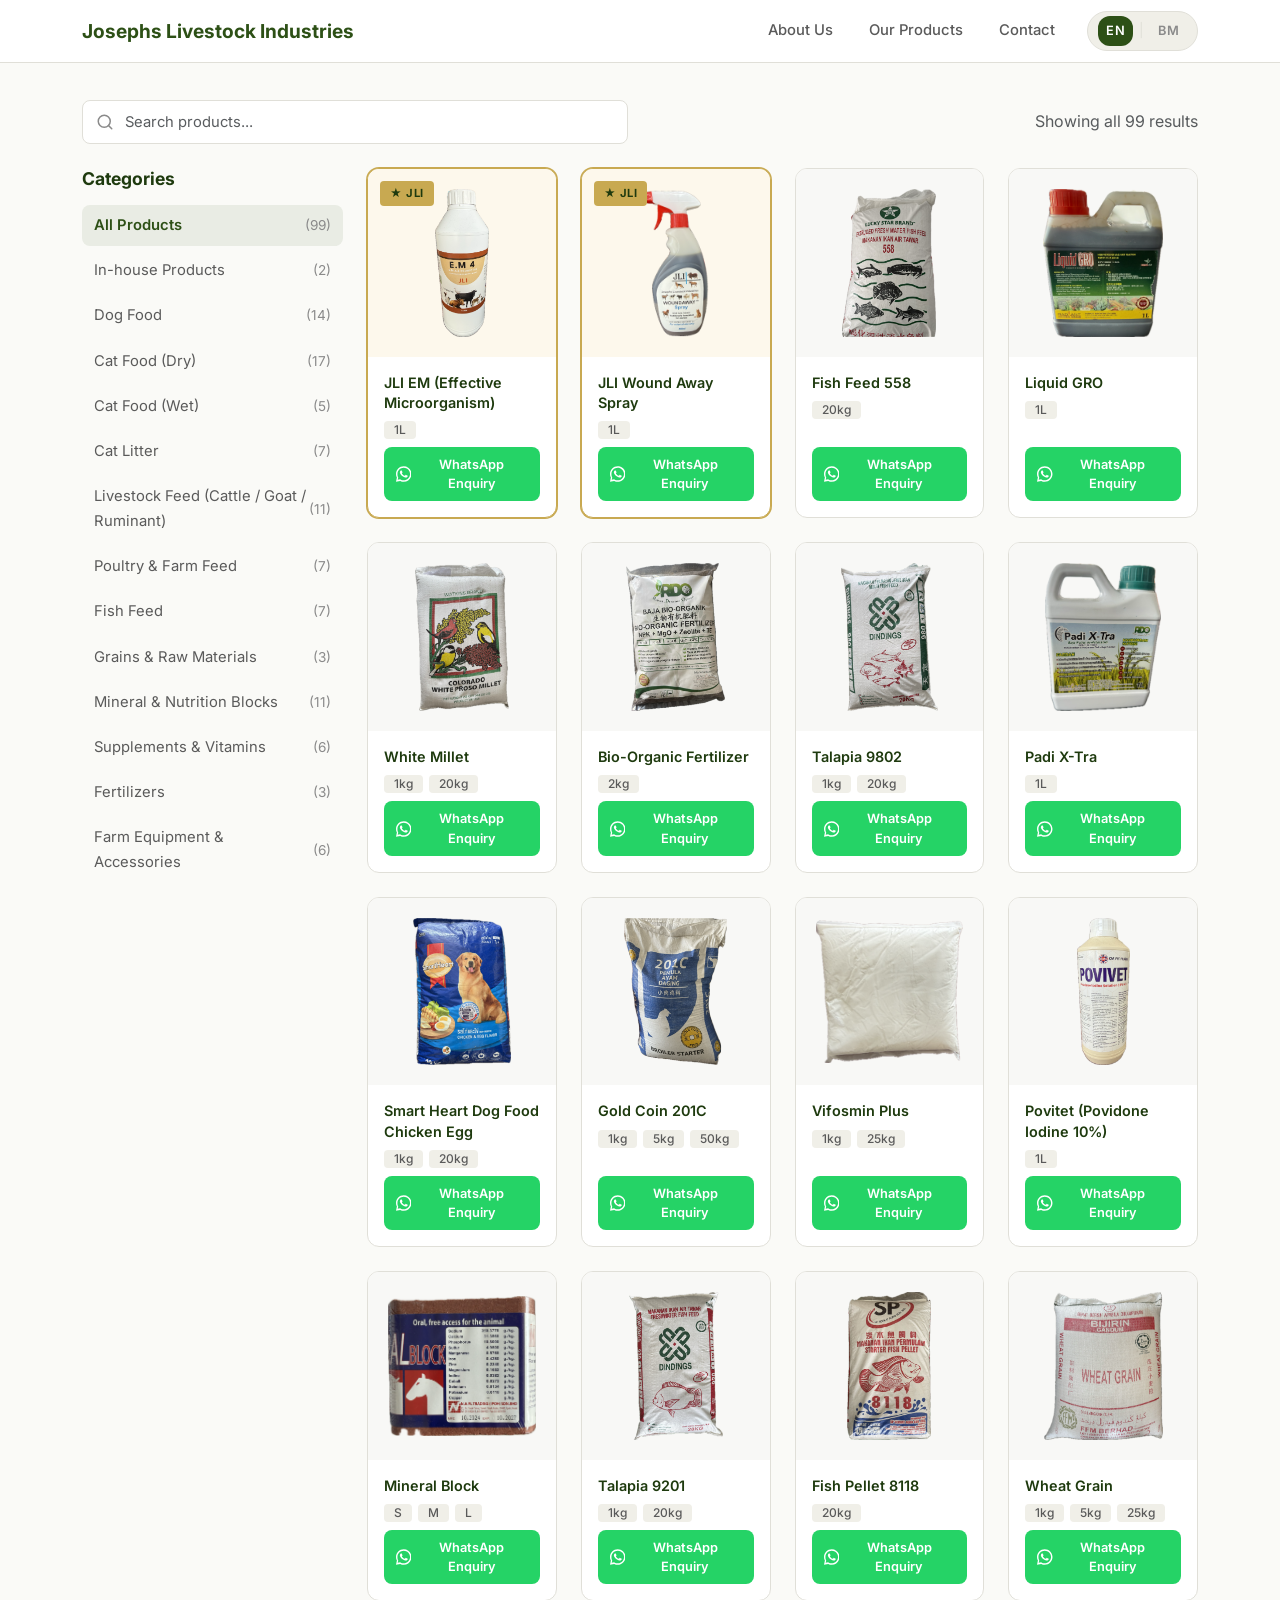
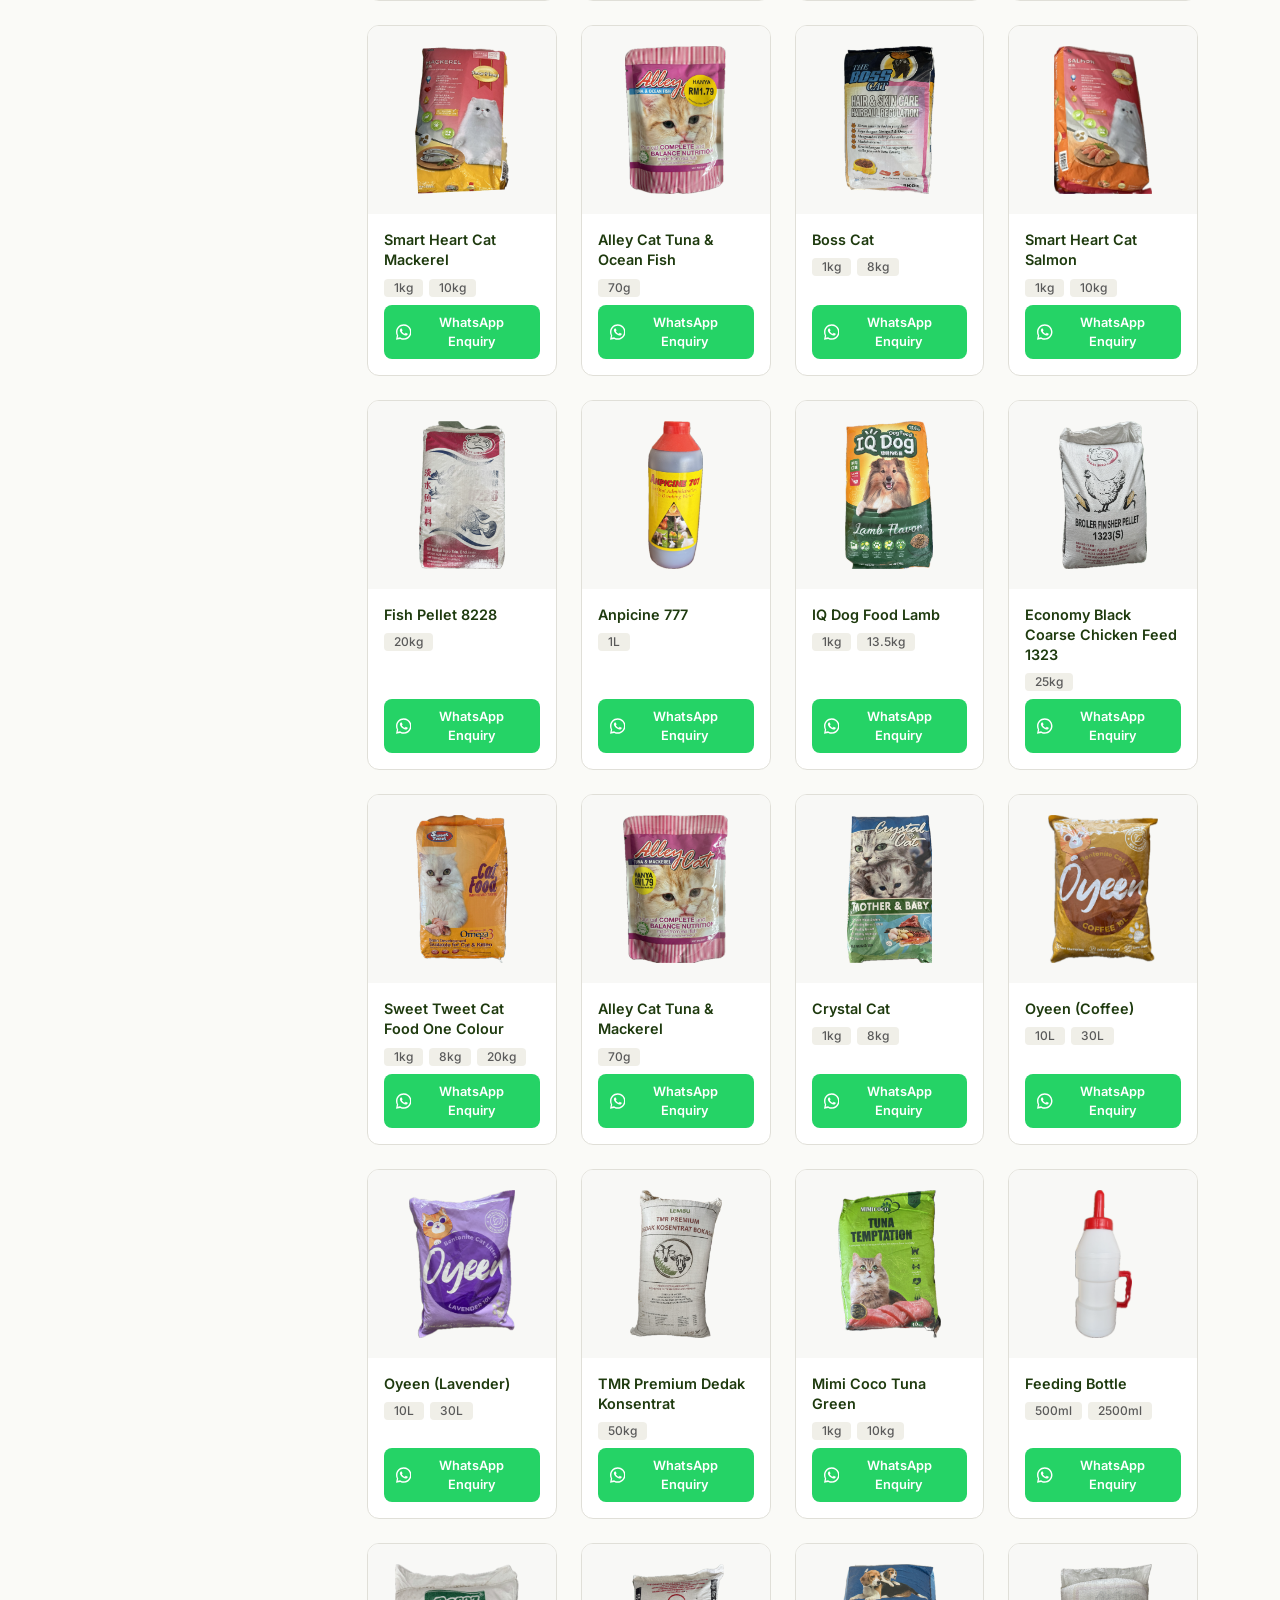
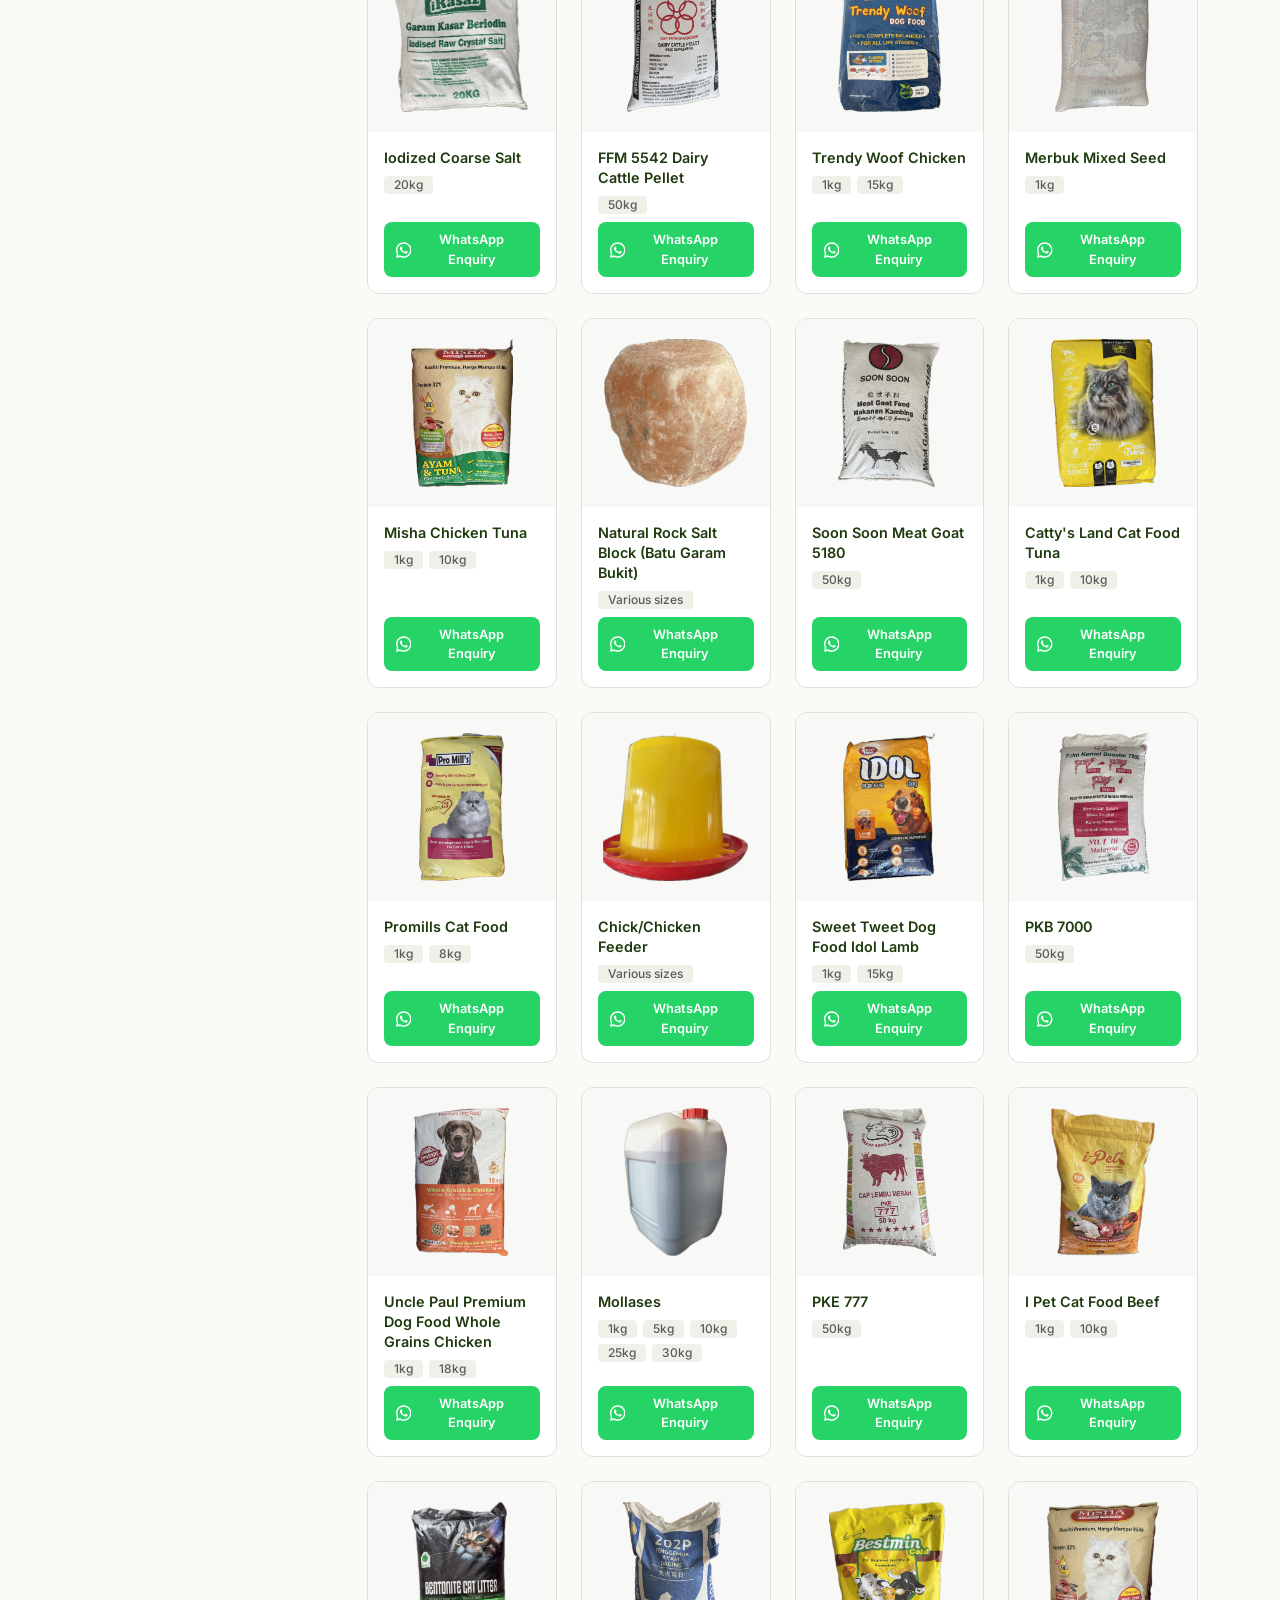
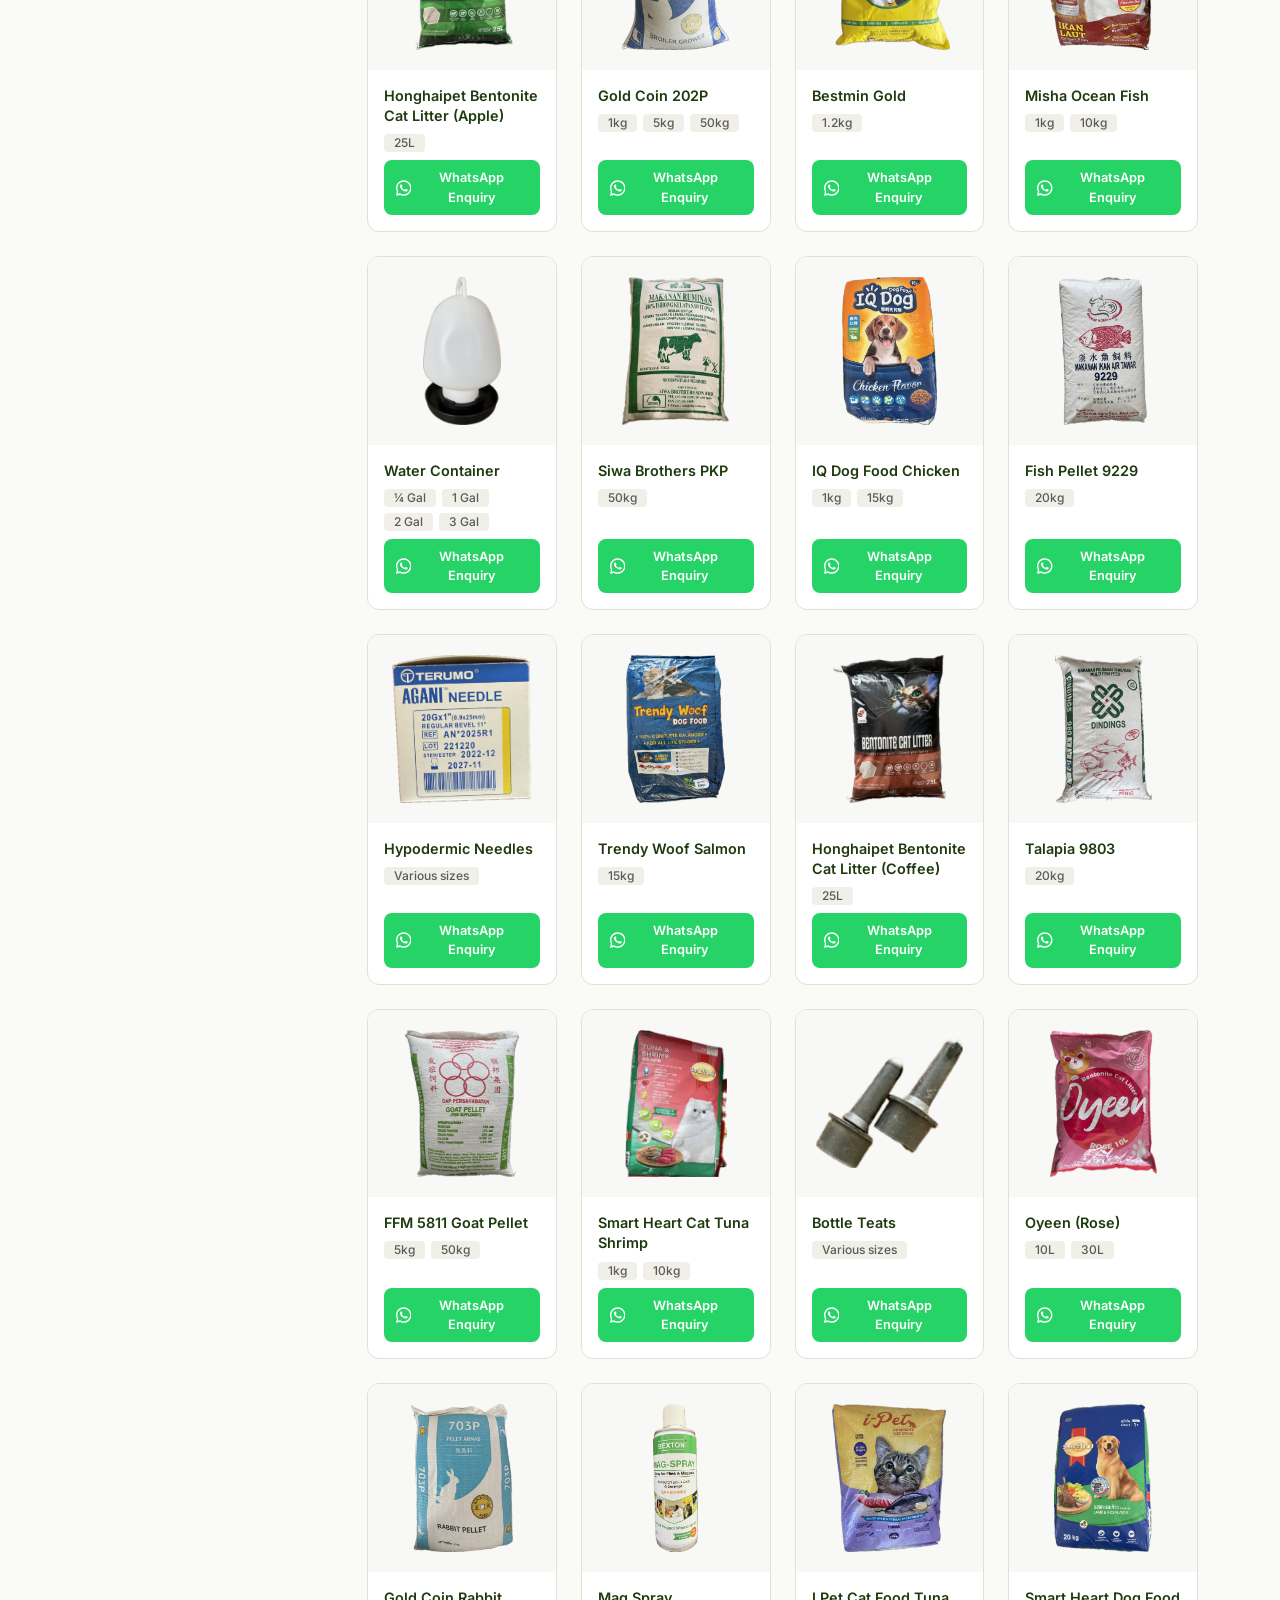
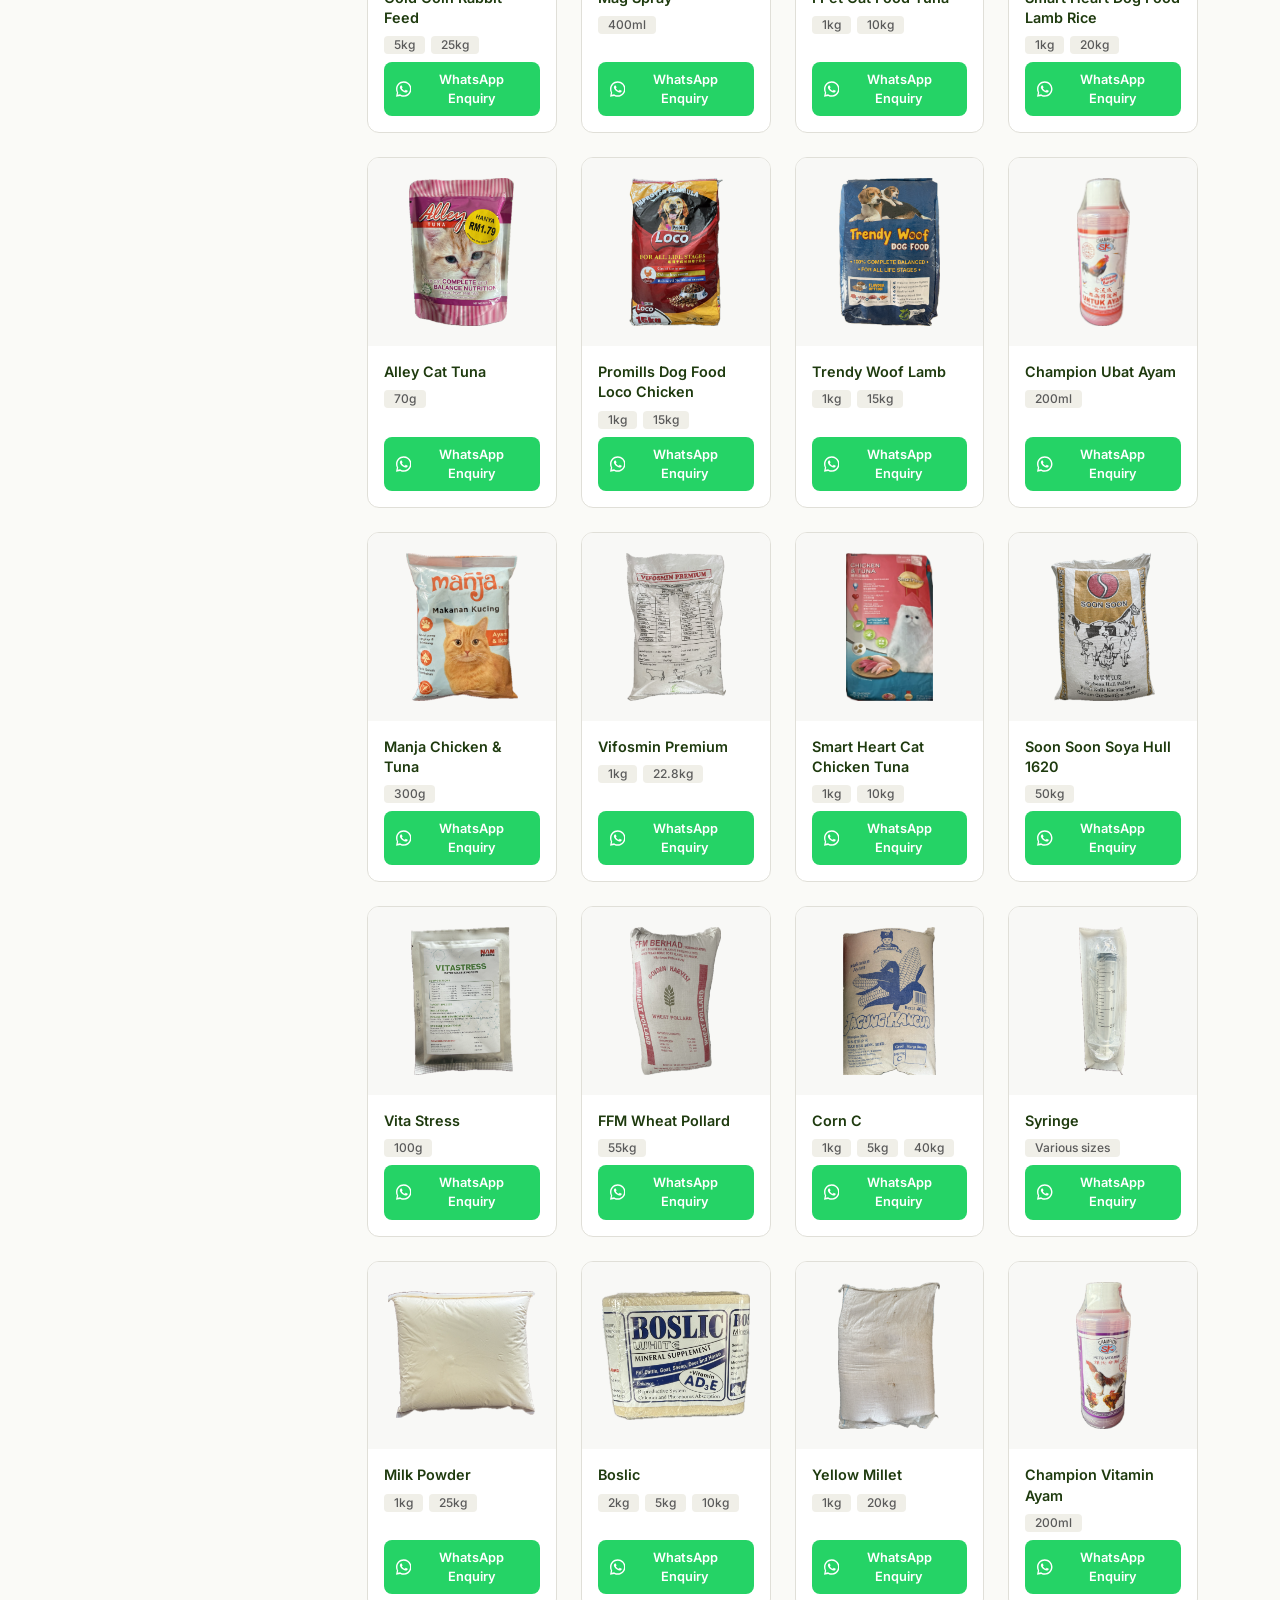
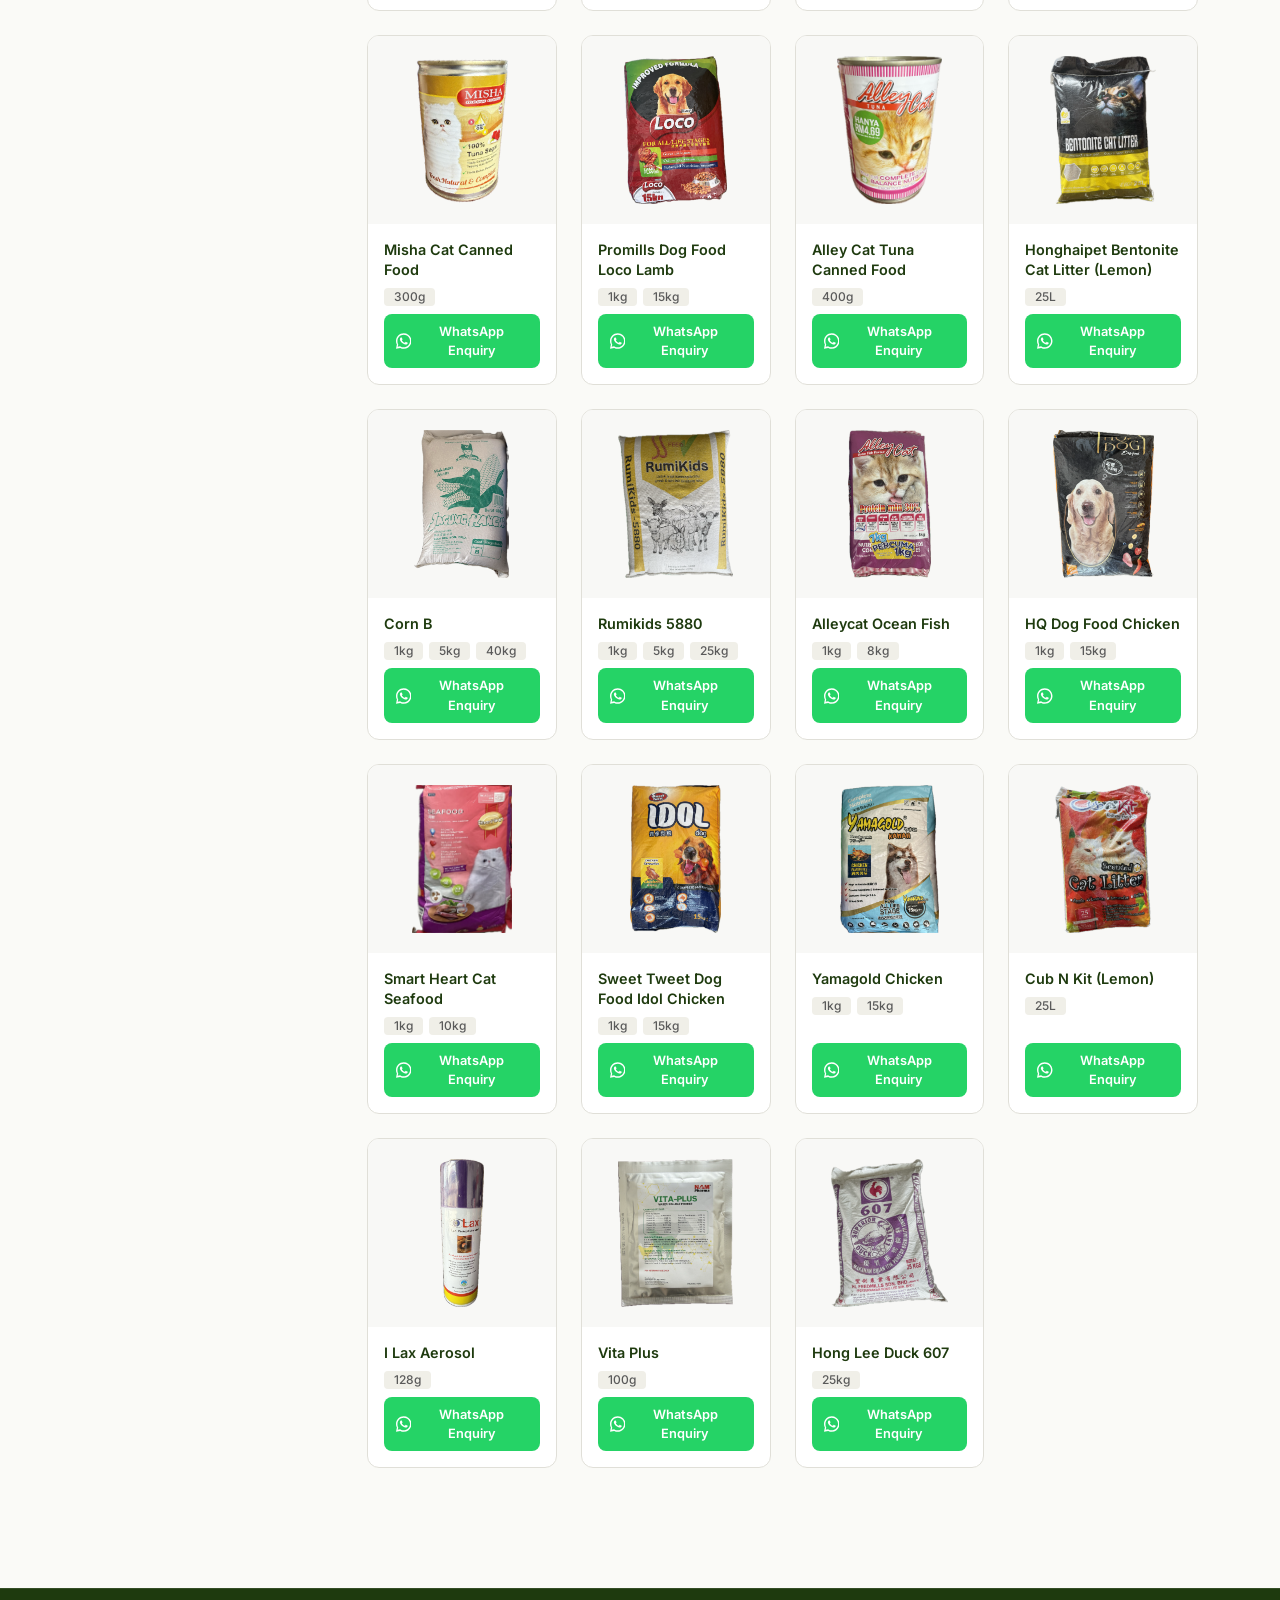
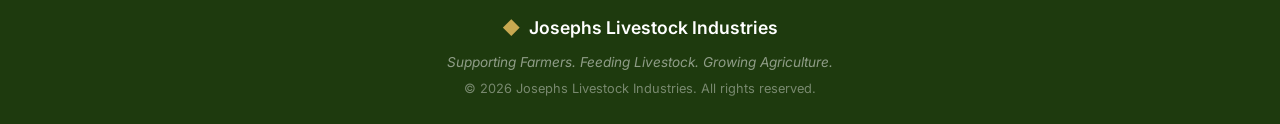
==== product.html @ 9bc86f10 "Minor UI update" ====
<!DOCTYPE html>
<html lang="en">
<head>
  <meta charset="UTF-8">
  <meta name="viewport" content="width=device-width, initial-scale=1.0">
  <meta name="description" content="Josephs Livestock Industries - Browse our product catalog of livestock feed, pet food, farm supplies, and agricultural products.">
  <title>Our Products - Josephs Livestock Industries</title>
  <link rel="icon" type="image/x-icon" href="assets/favicon/favicon.ico">
  <link rel="icon" type="image/png" sizes="32x32" href="assets/favicon/favicon-32x32.png">
  <link rel="icon" type="image/png" sizes="16x16" href="assets/favicon/favicon-16x16.png">
  <link rel="apple-touch-icon" sizes="180x180" href="assets/favicon/apple-touch-icon.png">
  <link rel="manifest" href="assets/favicon/site.webmanifest">
  <link rel="stylesheet" href="css/bootstrap.min.css">
  <link rel="preconnect" href="https://fonts.googleapis.com">
  <link rel="preconnect" href="https://fonts.gstatic.com" crossorigin>
  <link href="https://fonts.googleapis.com/css2?family=Inter:wght@400;500;600;700&family=Playfair+Display:wght@600;700&display=swap" rel="stylesheet">
  <link rel="stylesheet" href="css/styles.css">
</head>
<body>

  <!-- Header -->
  <nav class="navbar navbar-expand-lg fixed-top jli-navbar" id="header">
    <div class="container">
      <a class="navbar-brand jli-logo" href="index.html">Josephs Livestock Industries</a>
      <button class="navbar-toggler" type="button" data-bs-toggle="collapse" data-bs-target="#mainNav" aria-controls="mainNav" aria-expanded="false" aria-label="Toggle navigation">
        <span class="navbar-toggler-icon"></span>
      </button>
      <div class="collapse navbar-collapse" id="mainNav">
        <ul class="navbar-nav ms-auto me-3 gap-1">
          <li class="nav-item"><a class="nav-link" href="index.html#about" data-i18n="nav.about">About Us</a></li>
          <li class="nav-item"><a class="nav-link active" href="product.html" data-i18n="nav.product">Our Products</a></li>
          <li class="nav-item"><a class="nav-link" href="index.html#contact" data-i18n="nav.contact">Contact</a></li>
        </ul>
        <div class="lang-switcher" id="langSwitcher">
          <button class="lang-btn active" data-lang="en">EN</button>
          <span class="lang-divider">|</span>
          <button class="lang-btn" data-lang="bm">BM</button>
        </div>
      </div>
    </div>
  </nav>

  <!-- Product Store Section -->
  <section class="jli-store" style="padding-top: 100px;">
    <div class="container">

      <!-- Search Bar -->
      <div class="row mb-4 align-items-center">
        <div class="col-md-6">
          <div class="jli-search-box">
            <svg class="jli-search-icon" width="18" height="18" viewBox="0 0 24 24" fill="none" stroke="currentColor" stroke-width="2" stroke-linecap="round" stroke-linejoin="round"><circle cx="11" cy="11" r="8"/><line x1="21" y1="21" x2="16.65" y2="16.65"/></svg>
            <input type="text" id="productSearch" class="form-control jli-search-input" data-i18n-placeholder="product.search" placeholder="Search products...">
          </div>
        </div>
        <div class="col-md-6 text-md-end mt-2 mt-md-0">
          <span class="text-muted" id="resultCount"></span>
        </div>
      </div>

      <div class="row g-4">

        <!-- Sidebar -->
        <div class="col-lg-3">
          <div class="jli-sidebar">
            <h5 class="jli-sidebar-title" data-i18n="product.categories">Categories</h5>
            <ul class="jli-category-list" id="categoryList">
              <!-- rendered by JS -->
            </ul>
          </div>
        </div>

        <!-- Product Grid -->
        <div class="col-lg-9">
          <div class="row g-4" id="productGrid">
            <!-- rendered by JS -->
          </div>
          <div class="text-center py-5 d-none" id="noResults">
            <p class="text-muted fs-5" data-i18n="product.noResults">No products found.</p>
          </div>
        </div>

      </div>
    </div>
  </section>

  <!-- Spacer before footer -->
  <div style="height: 80px;"></div>

  <!-- Footer -->
  <footer class="jli-footer text-center py-4">
    <div class="container">
      <div class="jli-footer-brand mb-2">
        <span class="jli-logo-icon">&#9670;</span>
        <span>Josephs Livestock Industries</span>
      </div>
      <p class="jli-footer-tagline mb-1" data-i18n="hero.tagline">Supporting Farmers. Feeding Livestock. Growing Agriculture.</p>
      <p class="jli-footer-copy mb-0">&copy; 2026 Josephs Livestock Industries. <span data-i18n="footer.rights">All rights reserved.</span></p>
    </div>
  </footer>

  <script src="js/bootstrap.bundle.min.js"></script>
  <script src="js/script.js"></script>
  <script src="js/product.js"></script>
</body>
</html>
---- css/styles.css ----
:root {
  --jli-primary: #2d5016;
  --jli-primary-light: #3d6b1e;
  --jli-primary-dark: #1e3a0e;
  --jli-accent: #c8a951;
  --jli-accent-light: #ddc06e;
  --jli-bg: #fafaf7;
  --jli-bg-alt: #f0efe8;
  --jli-border: #e0dfd8;
  --jli-transition: 0.3s ease;
}

body {
  font-family: 'Inter', -apple-system, BlinkMacSystemFont, sans-serif;
  color: #2c2c2c;
  background-color: var(--jli-bg);
  line-height: 1.7;
  -webkit-font-smoothing: antialiased;
}

html {
  scroll-behavior: smooth;
  scroll-padding-top: 80px;
}

/* ─── Navbar ──────────────────────────────── */

.jli-navbar {
  background: rgba(255, 255, 255, 0.92) !important;
  backdrop-filter: blur(12px);
  -webkit-backdrop-filter: blur(12px);
  border-bottom: 1px solid var(--jli-border);
  transition: box-shadow var(--jli-transition);
  padding-top: 0.6rem;
  padding-bottom: 0.6rem;
}

.jli-navbar.scrolled {
  box-shadow: 0 1px 3px rgba(0, 0, 0, 0.08);
}

.jli-logo {
  color: var(--jli-primary) !important;
  font-weight: 700 !important;
  font-size: 1.2rem !important;
}

.jli-navbar .nav-link {
  color: #5a5a5a !important;
  font-weight: 500;
  font-size: 0.925rem;
  position: relative;
  transition: color var(--jli-transition);
  padding-left: 1rem !important;
  padding-right: 1rem !important;
}

.jli-navbar .nav-link::after {
  content: '';
  position: absolute;
  bottom: 0;
  left: 50%;
  width: 0;
  height: 2px;
  background: var(--jli-primary);
  transition: width var(--jli-transition), left var(--jli-transition);
}

.jli-navbar .nav-link:hover {
  color: var(--jli-primary) !important;
}

.jli-navbar .nav-link:hover::after {
  width: calc(100% - 2rem);
  left: 1rem;
}

/* ─── Language Switcher ───────────────────── */

.lang-switcher {
  display: flex;
  align-items: center;
  gap: 6px;
  background: var(--jli-bg-alt);
  padding: 4px 10px;
  border-radius: 20px;
  border: 1px solid var(--jli-border);
}

.lang-btn {
  background: none;
  border: none;
  font-family: inherit;
  font-size: 0.8rem;
  font-weight: 600;
  color: #8a8a8a;
  cursor: pointer;
  padding: 4px 8px;
  border-radius: 12px;
  transition: all var(--jli-transition);
  letter-spacing: 0.5px;
}

.lang-btn.active {
  background: var(--jli-primary);
  color: #fff;
}

.lang-btn:hover:not(.active) {
  color: var(--jli-primary);
}

.lang-divider {
  color: var(--jli-border);
  font-size: 0.85rem;
  user-select: none;
}

/* ─── Hero ────────────────────────────────── */

.jli-hero {
  position: relative;
  min-height: 100vh;
  overflow: hidden;
}

.jli-hero-bg {
  position: absolute;
  inset: 0;
}

.jli-hero-bg img {
  width: 100%;
  height: 100%;
  object-fit: cover;
  object-position: center 40%;
}

.jli-hero-overlay {
  position: absolute;
  inset: 0;
  background: linear-gradient(
    to bottom,
    rgba(0, 0, 0, 0.2) 0%,
    rgba(0, 0, 0, 0.35) 50%,
    rgba(0, 0, 0, 0.5) 100%
  );
}

.jli-hero-sm {
  position: relative;
  min-height: 40vh;
  overflow: hidden;
}

.jli-hero-logo {
  max-width: 280px;
  width: 100%;
  height: auto;
  background: #fff;
  padding: 24px;
  border-radius: 20px;
  box-shadow: 0 8px 32px rgba(0, 0, 0, 0.2);
}

.jli-hero-tagline {
  font-size: clamp(1rem, 2vw, 1.3rem);
  color: rgba(255, 255, 255, 0.9);
  font-weight: 400;
  letter-spacing: 0.3px;
}

/* ─── Buttons ─────────────────────────────── */

.jli-btn-primary {
  background-color: var(--jli-primary) !important;
  border-color: var(--jli-primary) !important;
  color: #fff !important;
  padding: 12px 36px;
  font-weight: 600;
  box-shadow: 0 4px 12px rgba(45, 80, 22, 0.3);
  transition: all var(--jli-transition);
}

.jli-btn-primary:hover {
  background-color: var(--jli-primary-light) !important;
  border-color: var(--jli-primary-light) !important;
  transform: translateY(-2px);
  box-shadow: 0 6px 20px rgba(45, 80, 22, 0.4);
}

.jli-btn-accent {
  background-color: var(--jli-accent) !important;
  border: none;
  color: var(--jli-primary-dark) !important;
  padding: 12px 36px;
  font-weight: 600;
  box-shadow: 0 4px 12px rgba(200, 169, 81, 0.3);
  transition: all var(--jli-transition);
}

.jli-btn-accent:hover {
  background-color: var(--jli-accent-light) !important;
  color: var(--jli-primary-dark) !important;
  transform: translateY(-2px);
  box-shadow: 0 6px 20px rgba(200, 169, 81, 0.4);
}

/* ─── Sections ────────────────────────────── */

.jli-section {
  padding: 100px 0;
}

.jli-section-alt {
  background-color: var(--jli-bg);
}

.jli-section-title {
  font-size: clamp(1.8rem, 3vw, 2.5rem);
  font-weight: 700;
  color: var(--jli-primary-dark);
  text-align: center;
  margin-bottom: 56px;
  position: relative;
}

.jli-section-title::after {
  content: '';
  display: block;
  width: 60px;
  height: 3px;
  background: var(--jli-accent);
  margin: 16px auto 0;
  border-radius: 2px;
}

/* ─── About ───────────────────────────────── */

.jli-about-text {
  font-size: 1.1rem;
  color: #5a5a5a;
  line-height: 1.9;
}

/* ─── Service Cards ───────────────────────── */

.jli-service-card {
  border-color: var(--jli-border) !important;
  border-radius: 12px !important;
  transition: all var(--jli-transition);
}

.jli-service-card .card-body {
  padding: 40px 28px;
}

.jli-service-card:hover {
  transform: translateY(-6px);
  box-shadow: 0 8px 32px rgba(0, 0, 0, 0.12);
  border-color: var(--jli-accent) !important;
}

.jli-service-card .card-title {
  color: var(--jli-primary-dark);
  font-size: 1.2rem;
}

.jli-service-card .card-text {
  line-height: 1.7;
}

.jli-service-card .service-icon {
  font-size: 2.8rem;
  line-height: 1;
  margin-bottom: 20px;
}

/* ─── In-House Service Card ───────────────── */

.jli-service-inhouse {
  border-color: var(--jli-accent) !important;
  box-shadow: 0 0 0 1px var(--jli-accent);
  position: relative;
}

.jli-service-inhouse .card-body {
  padding-top: 48px;
}

.jli-service-inhouse::before {
  content: attr(data-badge);
  position: absolute;
  top: 12px;
  left: 50%;
  transform: translateX(-50%);
  background: var(--jli-accent);
  color: var(--jli-primary-dark);
  font-size: 0.65rem;
  font-weight: 700;
  padding: 5px 15px;
  border-radius: 4px;
  z-index: 1;
  letter-spacing: 0.3px;
  white-space: nowrap;
}

/* ─── CTA ─────────────────────────────────── */

.jli-cta {
  background-color: var(--jli-primary-dark);
}

.jli-cta h2 {
  font-size: clamp(1.6rem, 3vw, 2.2rem);
  font-weight: 700;
}

.jli-cta p {
  font-size: 1.05rem;
}

/* ─── Footer ──────────────────────────────── */

.jli-footer {
  background-color: var(--jli-primary-dark);
  border-top: 1px solid rgba(255, 255, 255, 0.1);
}

.jli-footer-brand {
  display: flex;
  align-items: center;
  justify-content: center;
  gap: 8px;
  color: #fff;
  font-weight: 600;
  font-size: 1.1rem;
}

.jli-logo-icon {
  color: var(--jli-accent);
}

.jli-footer-tagline {
  color: rgba(255, 255, 255, 0.5);
  font-size: 0.85rem;
  font-style: italic;
}

.jli-footer-copy {
  color: rgba(255, 255, 255, 0.4);
  font-size: 0.8rem;
}

/* ─── Product Store ───────────────────────── */

.jli-store {
  min-height: 80vh;
  padding-bottom: 40px;
}

.jli-search-box {
  position: relative;
}

.jli-search-icon {
  position: absolute;
  left: 14px;
  top: 50%;
  transform: translateY(-50%);
  color: #8a8a8a;
  pointer-events: none;
}

.jli-search-input {
  padding-left: 42px !important;
  border: 1px solid var(--jli-border);
  border-radius: 8px;
  background: #fff;
  font-size: 0.925rem;
  height: 44px;
}

.jli-search-input:focus {
  border-color: var(--jli-primary);
  box-shadow: 0 0 0 3px rgba(45, 80, 22, 0.1);
}

/* Sidebar */

.jli-sidebar {
  position: sticky;
  top: 100px;
}

.jli-sidebar-title {
  font-weight: 700;
  color: var(--jli-primary-dark);
  margin-bottom: 16px;
  font-size: 1.1rem;
}

.jli-category-list {
  list-style: none;
  padding: 0;
  margin: 0;
}

.jli-category-list li {
  margin-bottom: 4px;
}

.jli-cat-link {
  display: flex;
  justify-content: space-between;
  align-items: center;
  text-decoration: none;
  color: #5a5a5a;
  padding: 8px 12px;
  border-radius: 8px;
  font-size: 0.925rem;
  transition: all var(--jli-transition);
}

.jli-cat-link:hover {
  color: var(--jli-primary);
  background: rgba(45, 80, 22, 0.05);
}

.jli-cat-link.active {
  color: var(--jli-primary);
  background: rgba(45, 80, 22, 0.08);
  font-weight: 600;
}

.jli-cat-count {
  color: #8a8a8a;
  font-size: 0.85rem;
  font-weight: 400;
}

/* Product Cards */

.jli-product-card {
  position: relative;
  border: 1px solid var(--jli-border);
  border-radius: 12px;
  overflow: hidden;
  transition: all var(--jli-transition);
  background: #fff;
}

.jli-product-card:hover {
  transform: translateY(-4px);
  box-shadow: 0 8px 24px rgba(0, 0, 0, 0.1);
  border-color: var(--jli-accent);
}

.jli-product-img-wrap {
  background: #f8f8f6;
  padding: 20px;
  display: flex;
  align-items: center;
  justify-content: center;
  aspect-ratio: 1;
  overflow: hidden;
}

.jli-product-img {
  max-width: 100%;
  max-height: 100%;
  object-fit: contain;
  transition: transform var(--jli-transition);
}

.jli-product-card:hover .jli-product-img {
  transform: scale(1.05);
}

.jli-product-inhouse {
  border-color: var(--jli-accent) !important;
  box-shadow: 0 0 0 1px var(--jli-accent);
}

.jli-product-inhouse .jli-product-img-wrap {
  background: #fdf8ec;
}

.jli-product-inhouse::before {
  content: attr(data-badge);
  position: absolute;
  top: 12px;
  left: 12px;
  background: var(--jli-accent);
  color: var(--jli-primary-dark);
  font-size: 0.7rem;
  font-weight: 700;
  padding: 3px 10px;
  border-radius: 4px;
  z-index: 1;
  letter-spacing: 0.5px;
}

.jli-product-name {
  font-weight: 600;
  color: var(--jli-primary-dark);
  font-size: 0.9rem;
  margin-bottom: 8px;
  line-height: 1.4;
}

.jli-size-row {
  display: flex;
  flex-wrap: wrap;
  gap: 6px;
}

.jli-size-badge {
  background: var(--jli-bg-alt);
  color: #5a5a5a;
  font-weight: 500;
  font-size: 0.75rem;
  padding: 3px 10px;
  border-radius: 4px;
}

.jli-btn-whatsapp {
  background-color: #25d366;
  color: #fff;
  font-weight: 600;
  font-size: 0.8rem;
  border: none;
  border-radius: 8px;
  padding: 8px 12px;
  transition: all var(--jli-transition);
  display: inline-flex;
  align-items: center;
  justify-content: center;
}

.jli-btn-whatsapp:hover {
  background-color: #1fb855;
  color: #fff;
  transform: translateY(-1px);
  box-shadow: 0 4px 12px rgba(37, 211, 102, 0.3);
}

/* ─── Responsive ──────────────────────────── */

@media (max-width: 991.98px) {
  .lang-switcher {
    margin-top: 16px;
    align-self: center;
  }

  .jli-sidebar {
    position: static;
    margin-bottom: 24px;
  }

  .jli-category-list {
    display: flex;
    flex-wrap: wrap;
    gap: 8px;
  }

  .jli-category-list li {
    margin-bottom: 0;
  }

  .jli-cat-link {
    padding: 6px 14px;
    font-size: 0.85rem;
    border: 1px solid var(--jli-border);
    white-space: nowrap;
  }
}

/* ─── Animations ──────────────────────────── */

.fade-in {
  opacity: 0;
  transform: translateY(24px);
  transition: opacity 0.6s ease, transform 0.6s ease;
}

.fade-in.visible {
  opacity: 1;
  transform: translateY(0);
}
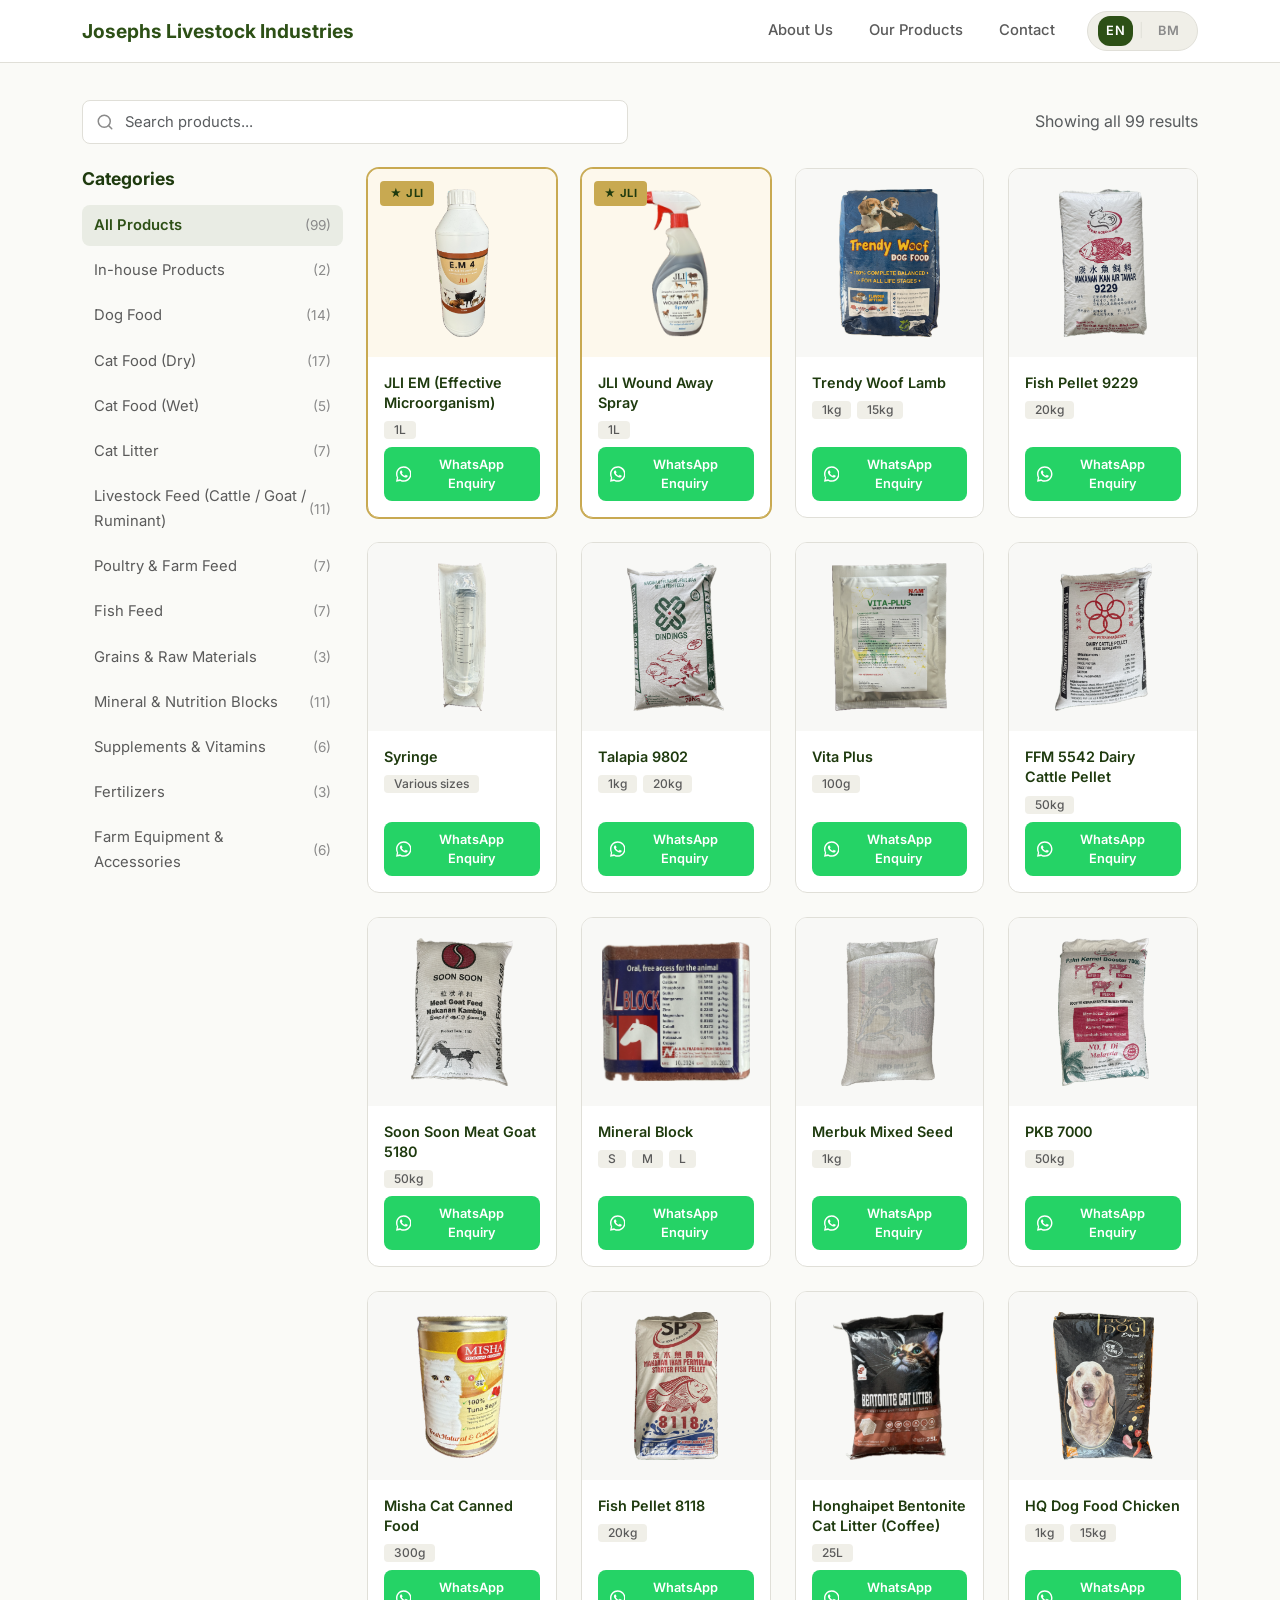
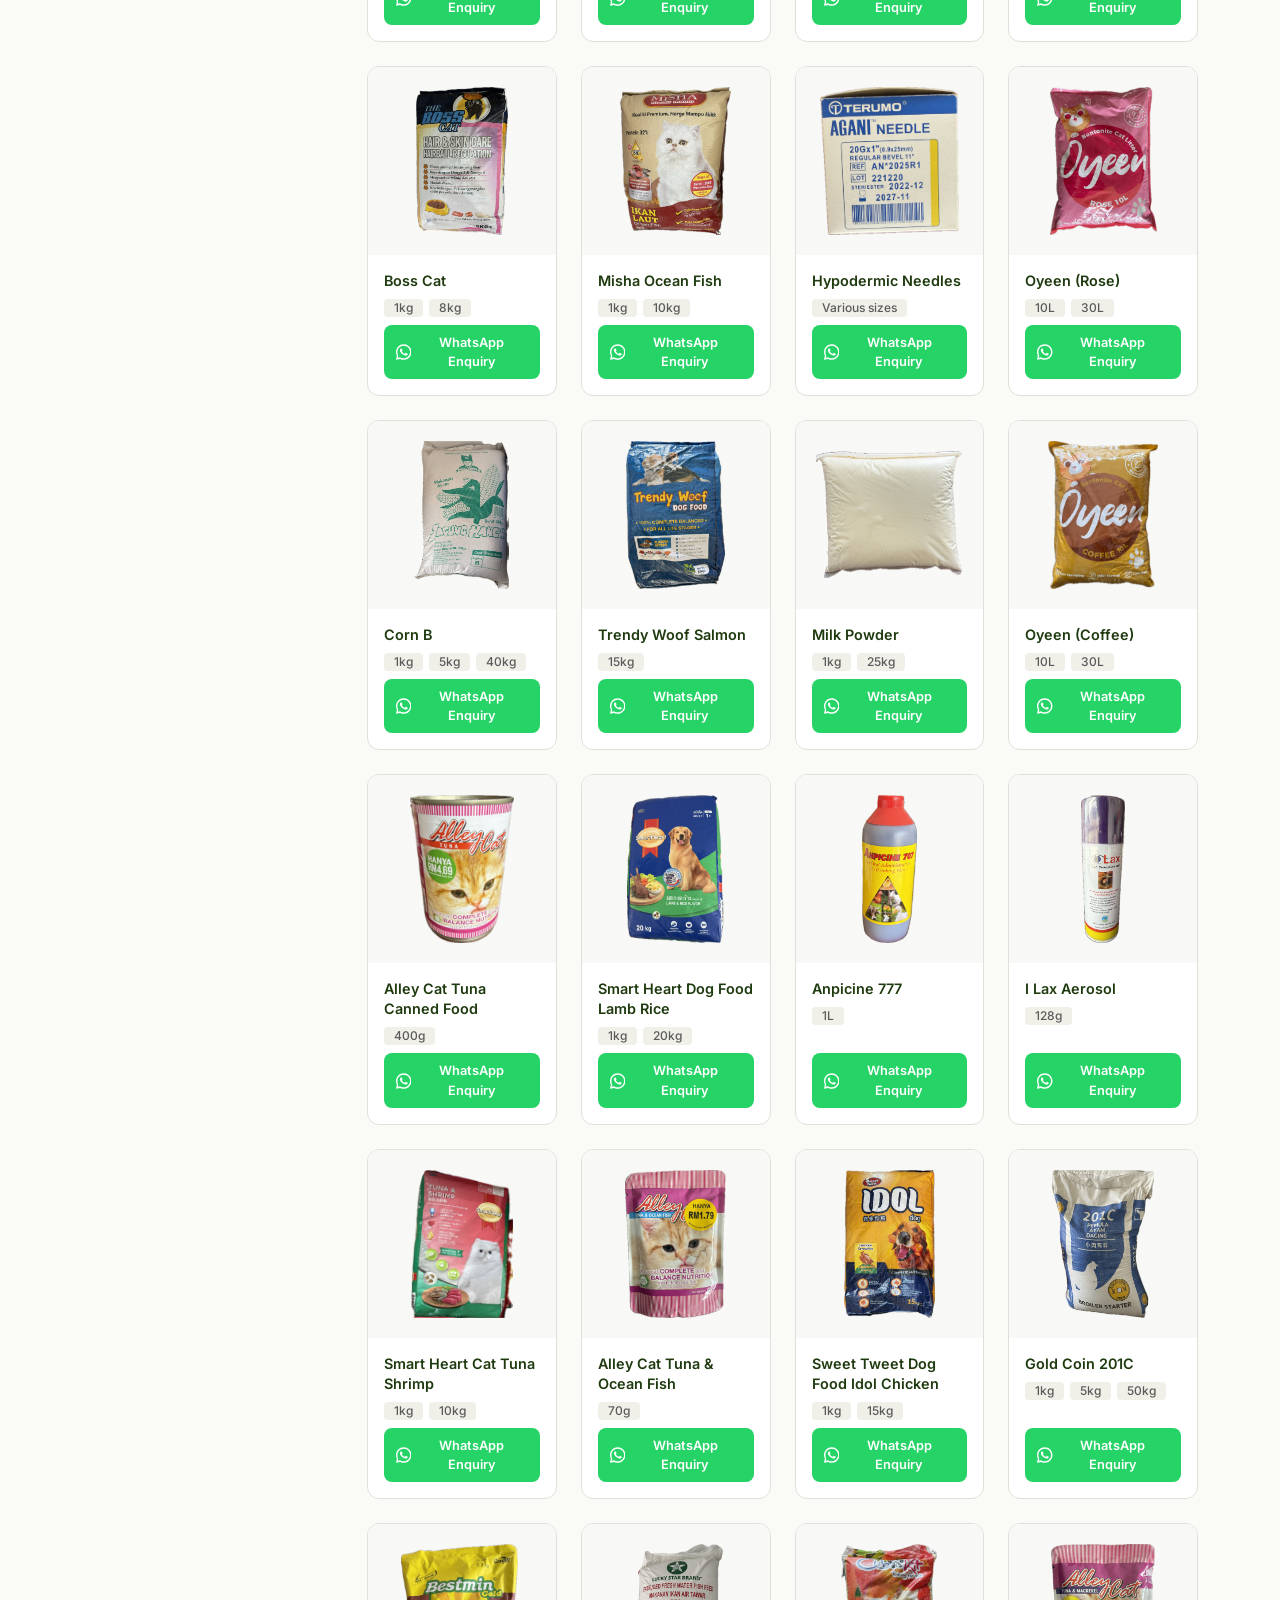
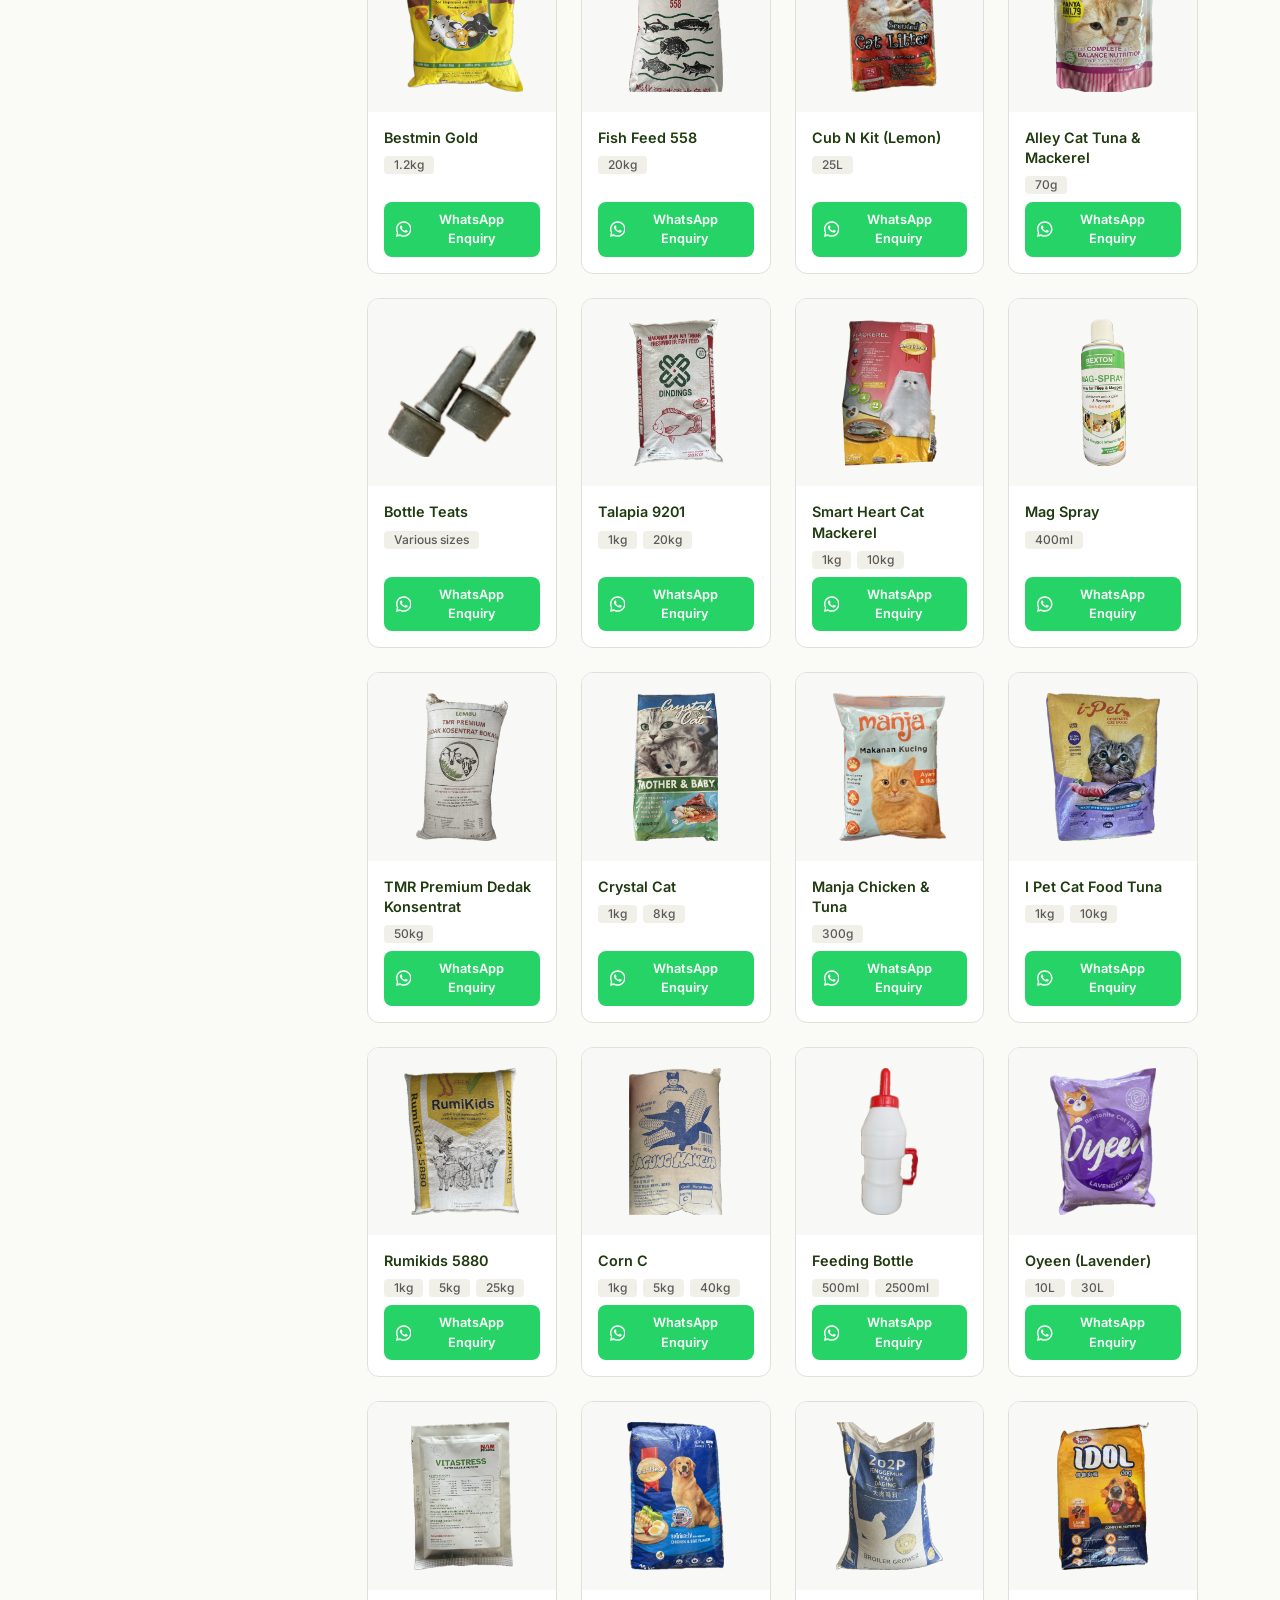
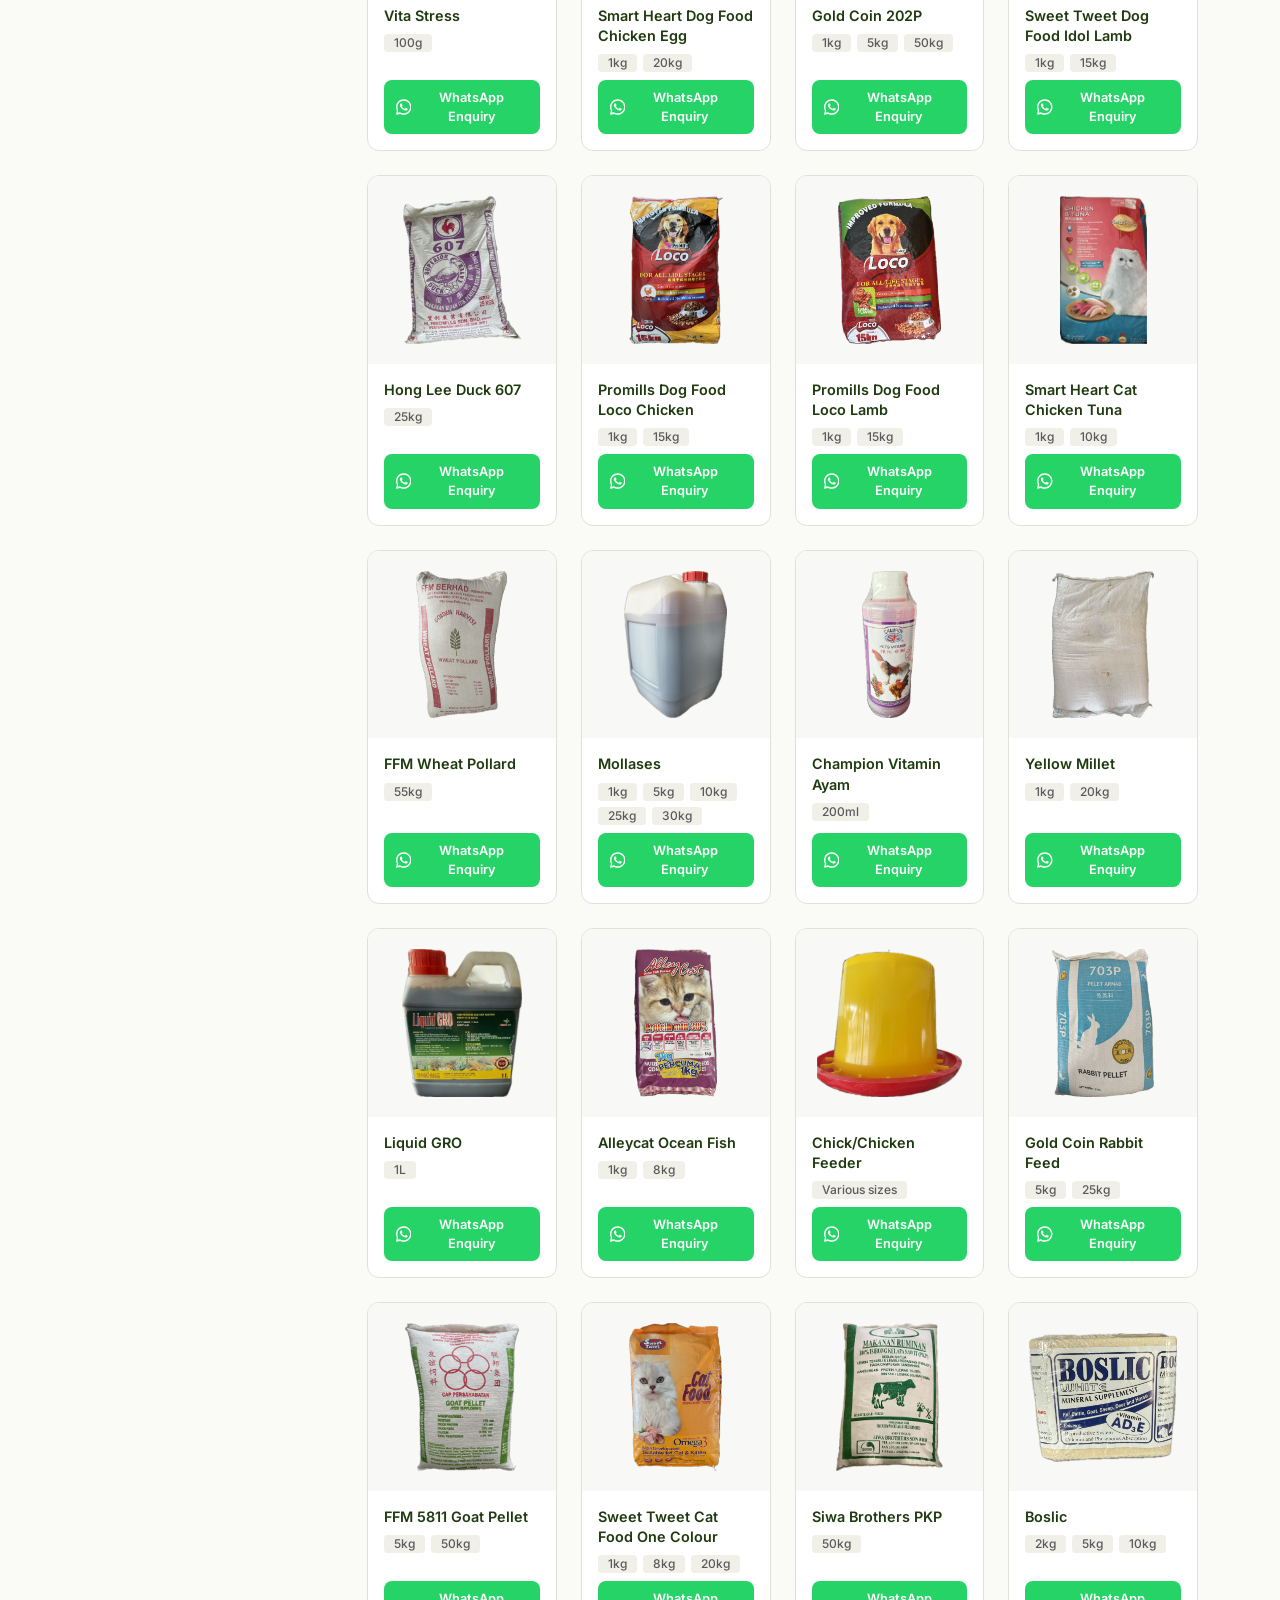
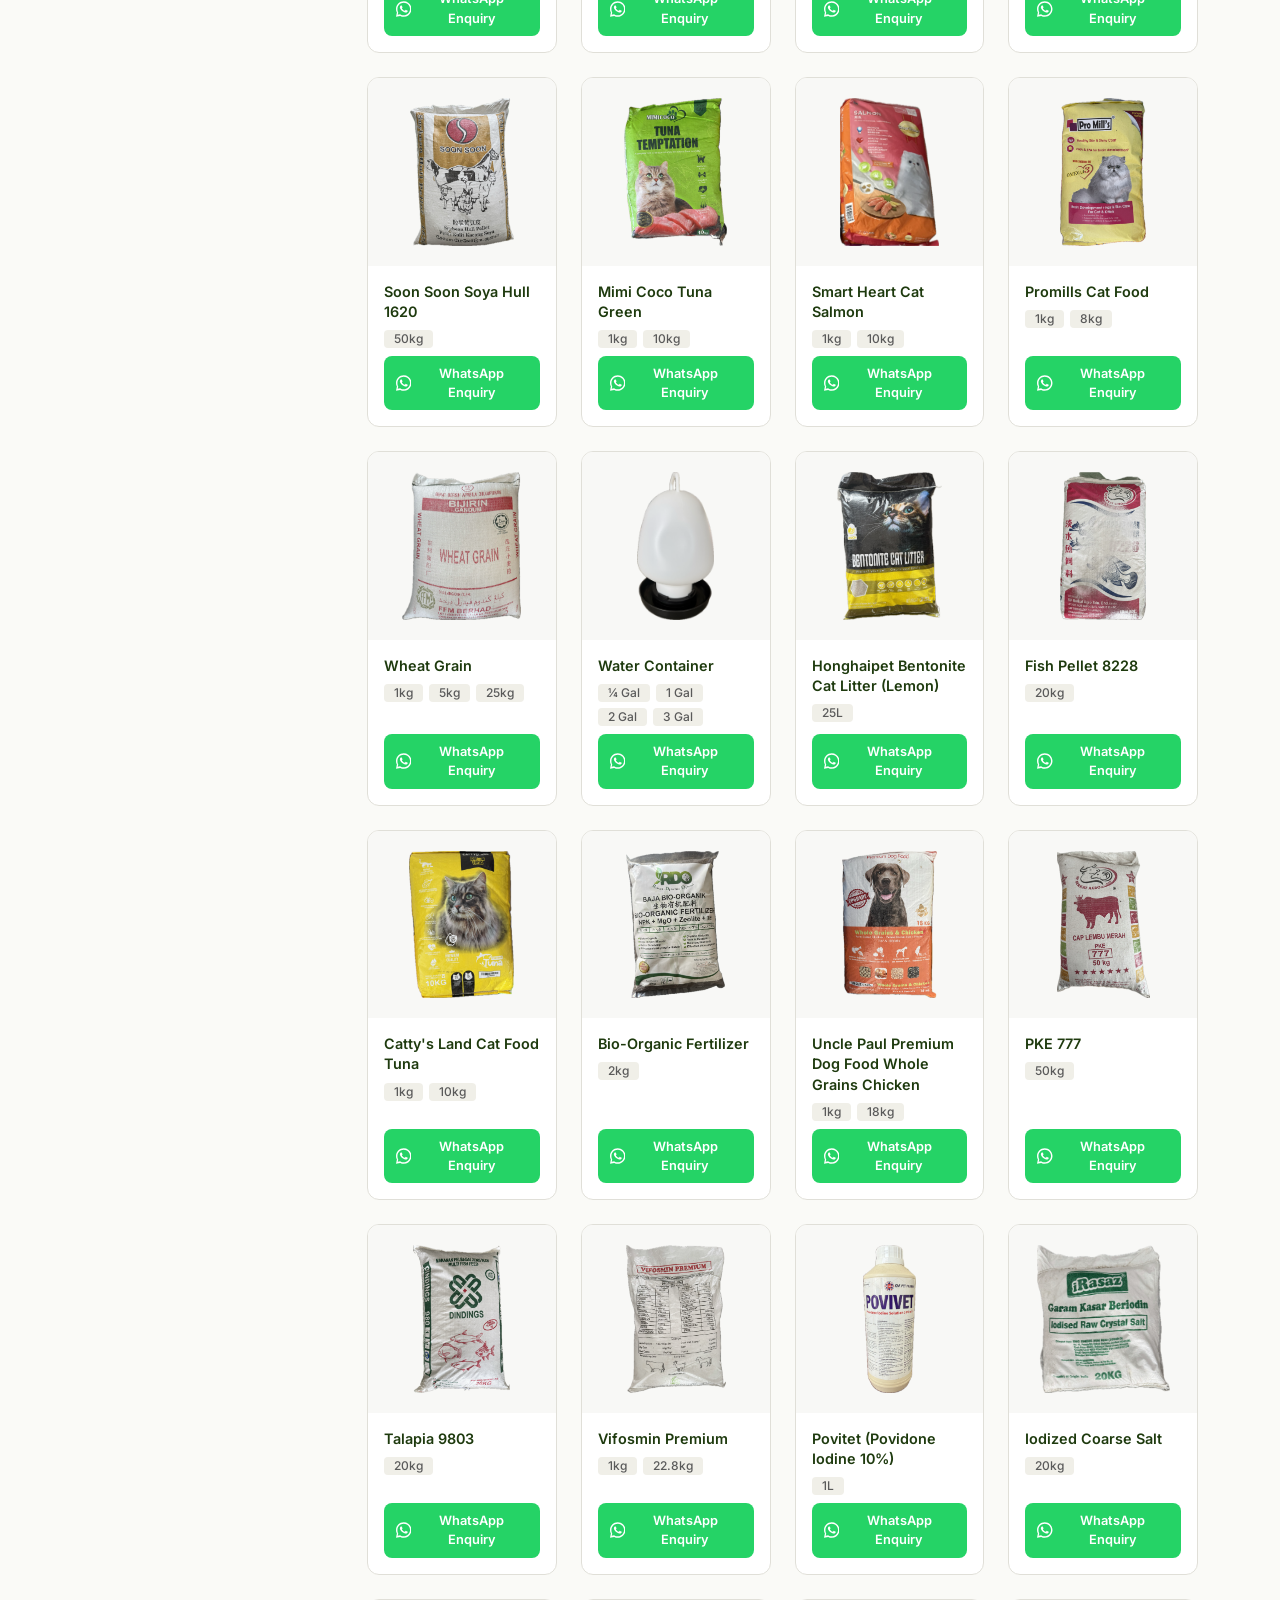
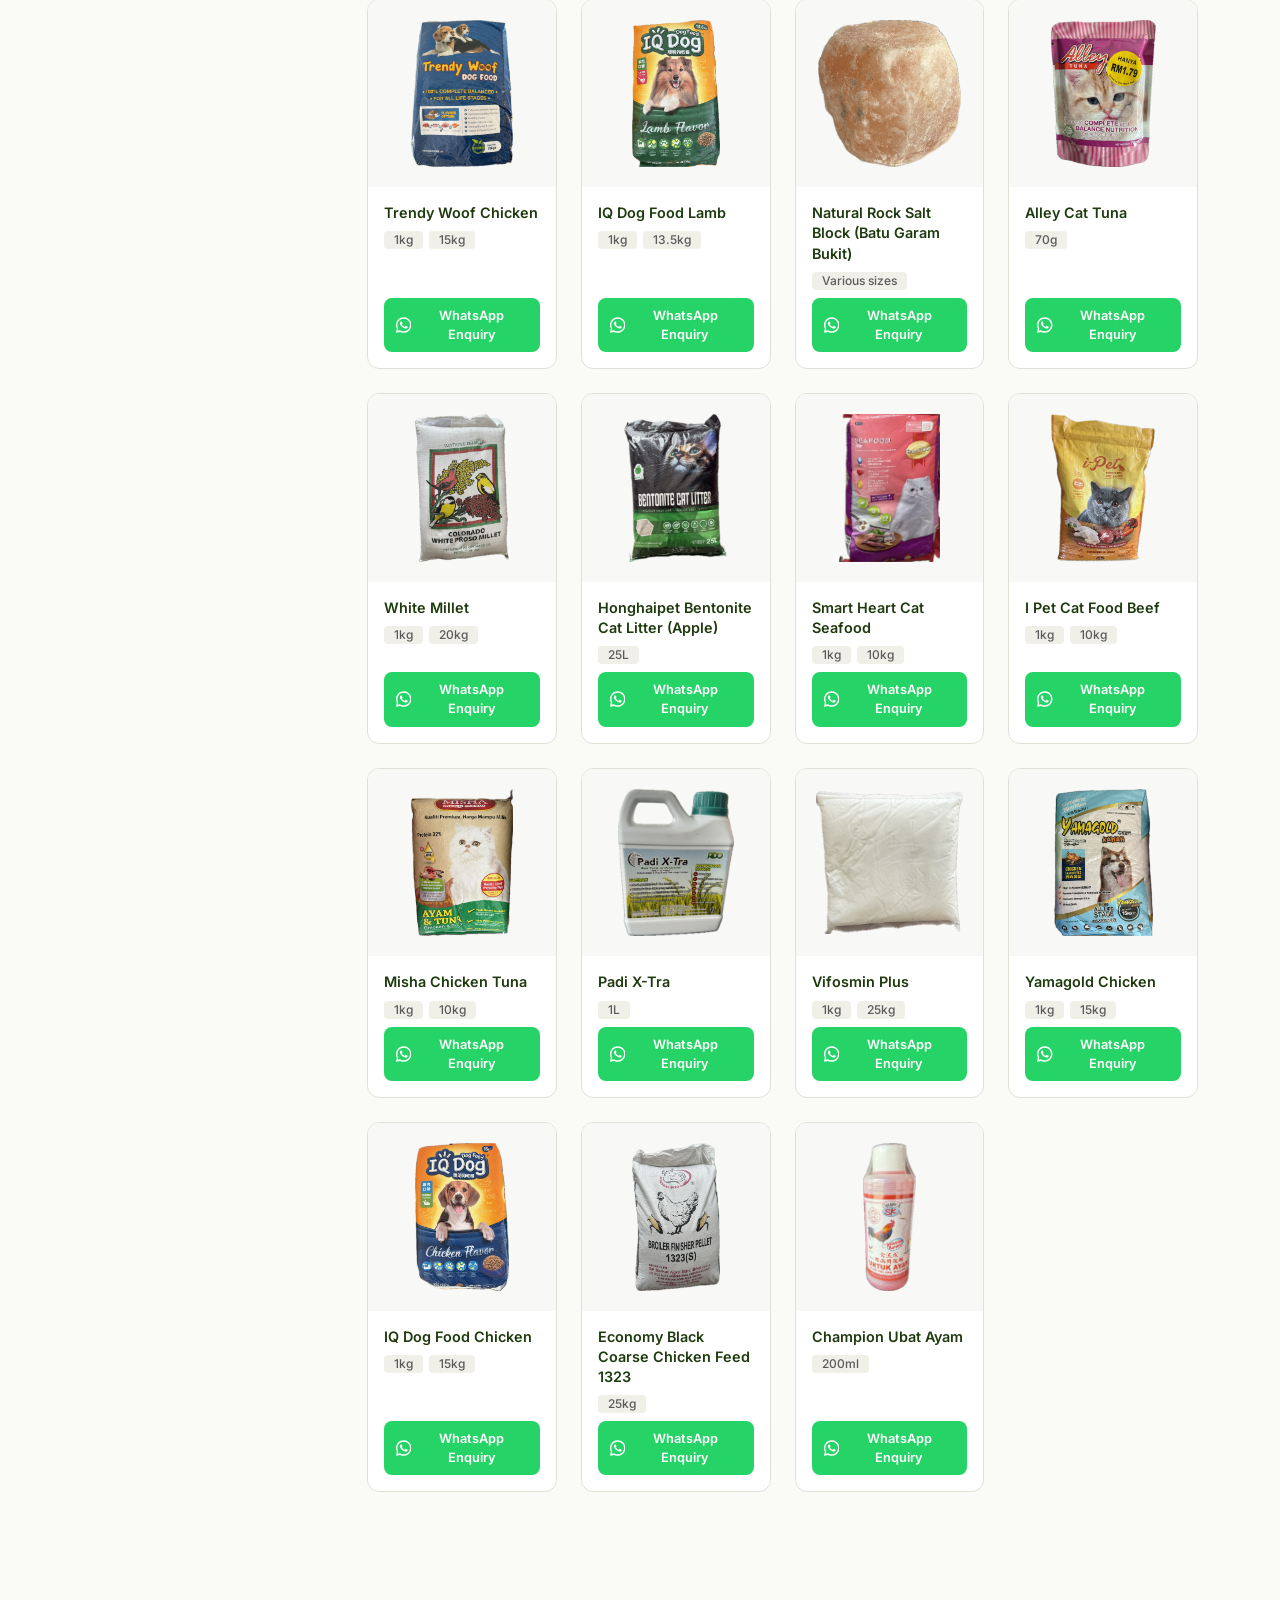
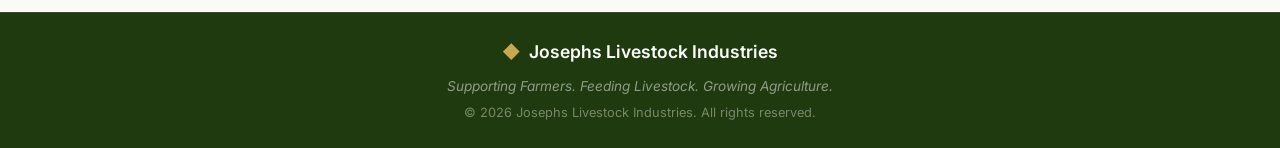
==== commit 2d85308f: "Add cache busting" ====
--- a/product.html
+++ b/product.html
@@ -14,7 +14,7 @@
   <link rel="preconnect" href="https://fonts.googleapis.com">
   <link rel="preconnect" href="https://fonts.gstatic.com" crossorigin>
   <link href="https://fonts.googleapis.com/css2?family=Inter:wght@400;500;600;700&family=Playfair+Display:wght@600;700&display=swap" rel="stylesheet">
-  <link rel="stylesheet" href="css/styles.css">
+  <link rel="stylesheet" href="css/styles.css?v=1.0">
 </head>
 <body>
 
@@ -99,7 +99,7 @@
   </footer>
 
   <script src="js/bootstrap.bundle.min.js"></script>
-  <script src="js/script.js"></script>
-  <script src="js/product.js"></script>
+  <script src="js/script.js?v=1.0"></script>
+  <script src="js/product.js?v=1.0"></script>
 </body>
 </html>
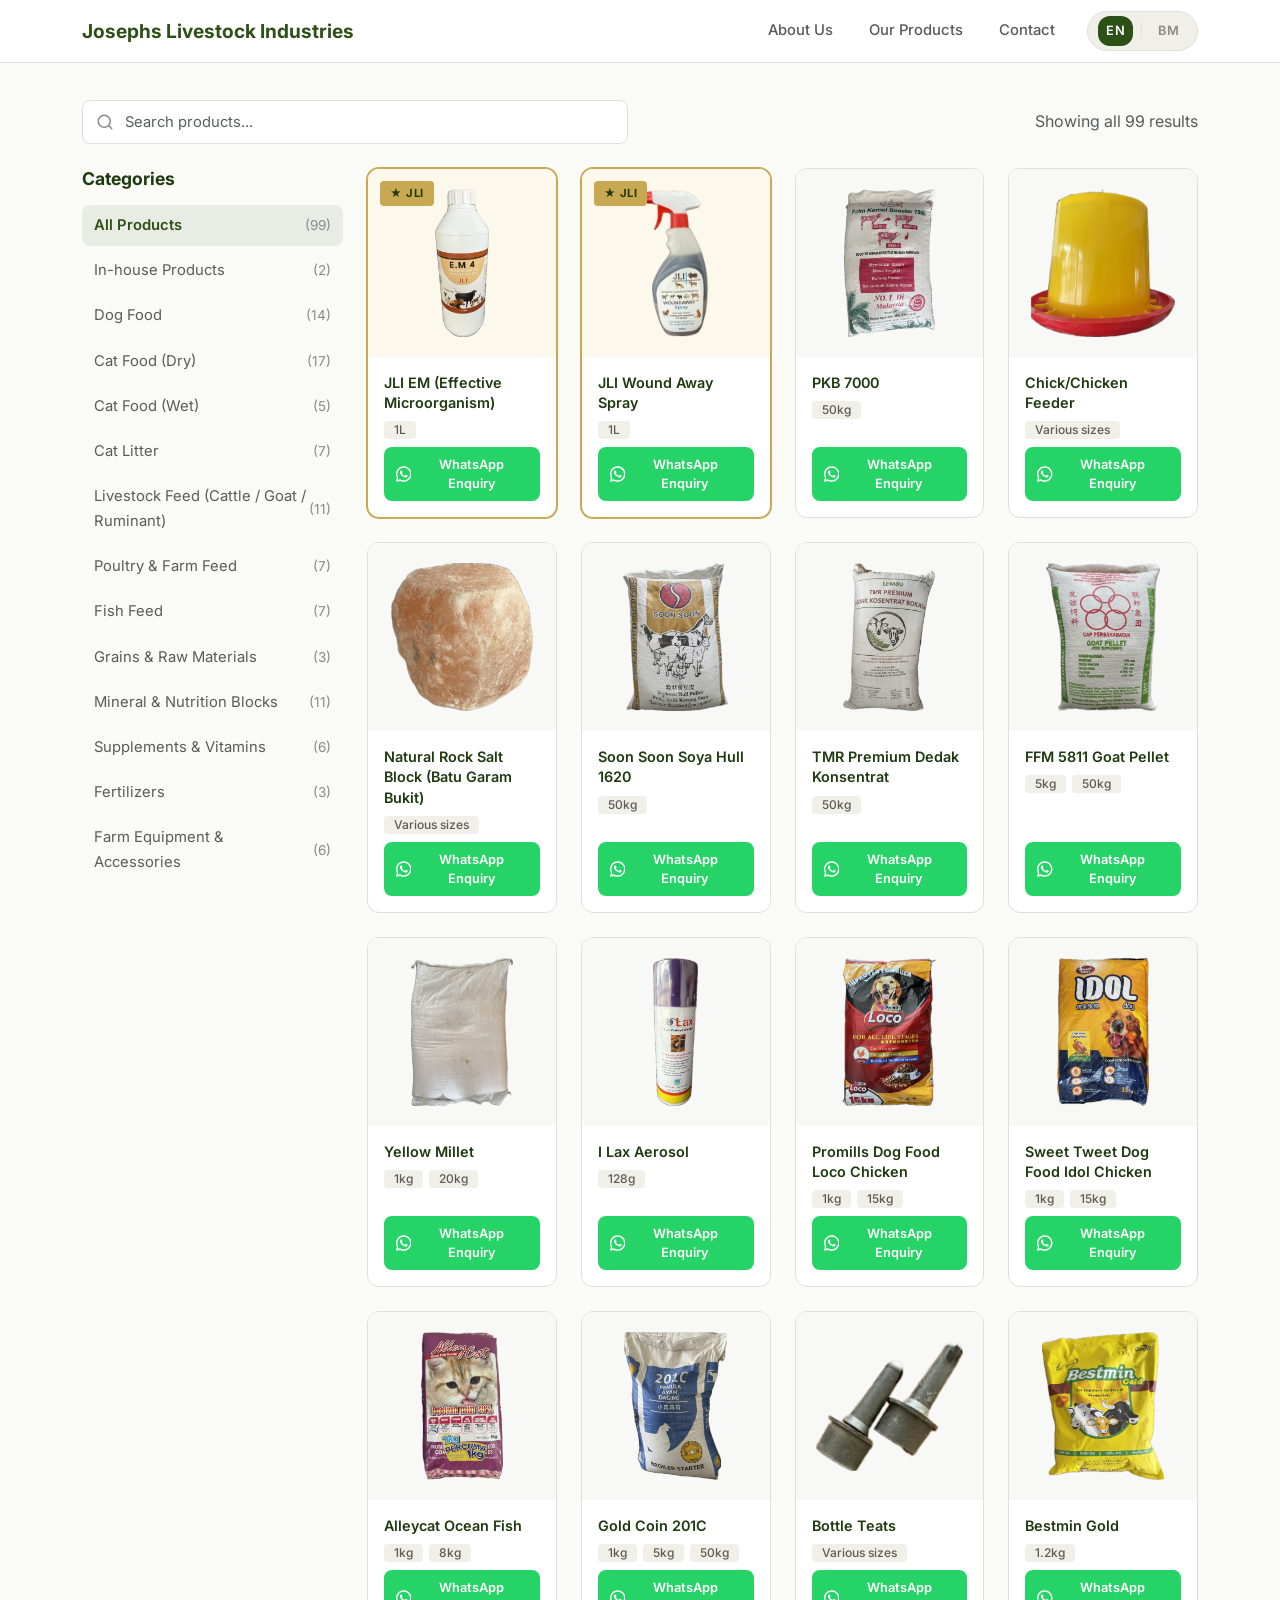
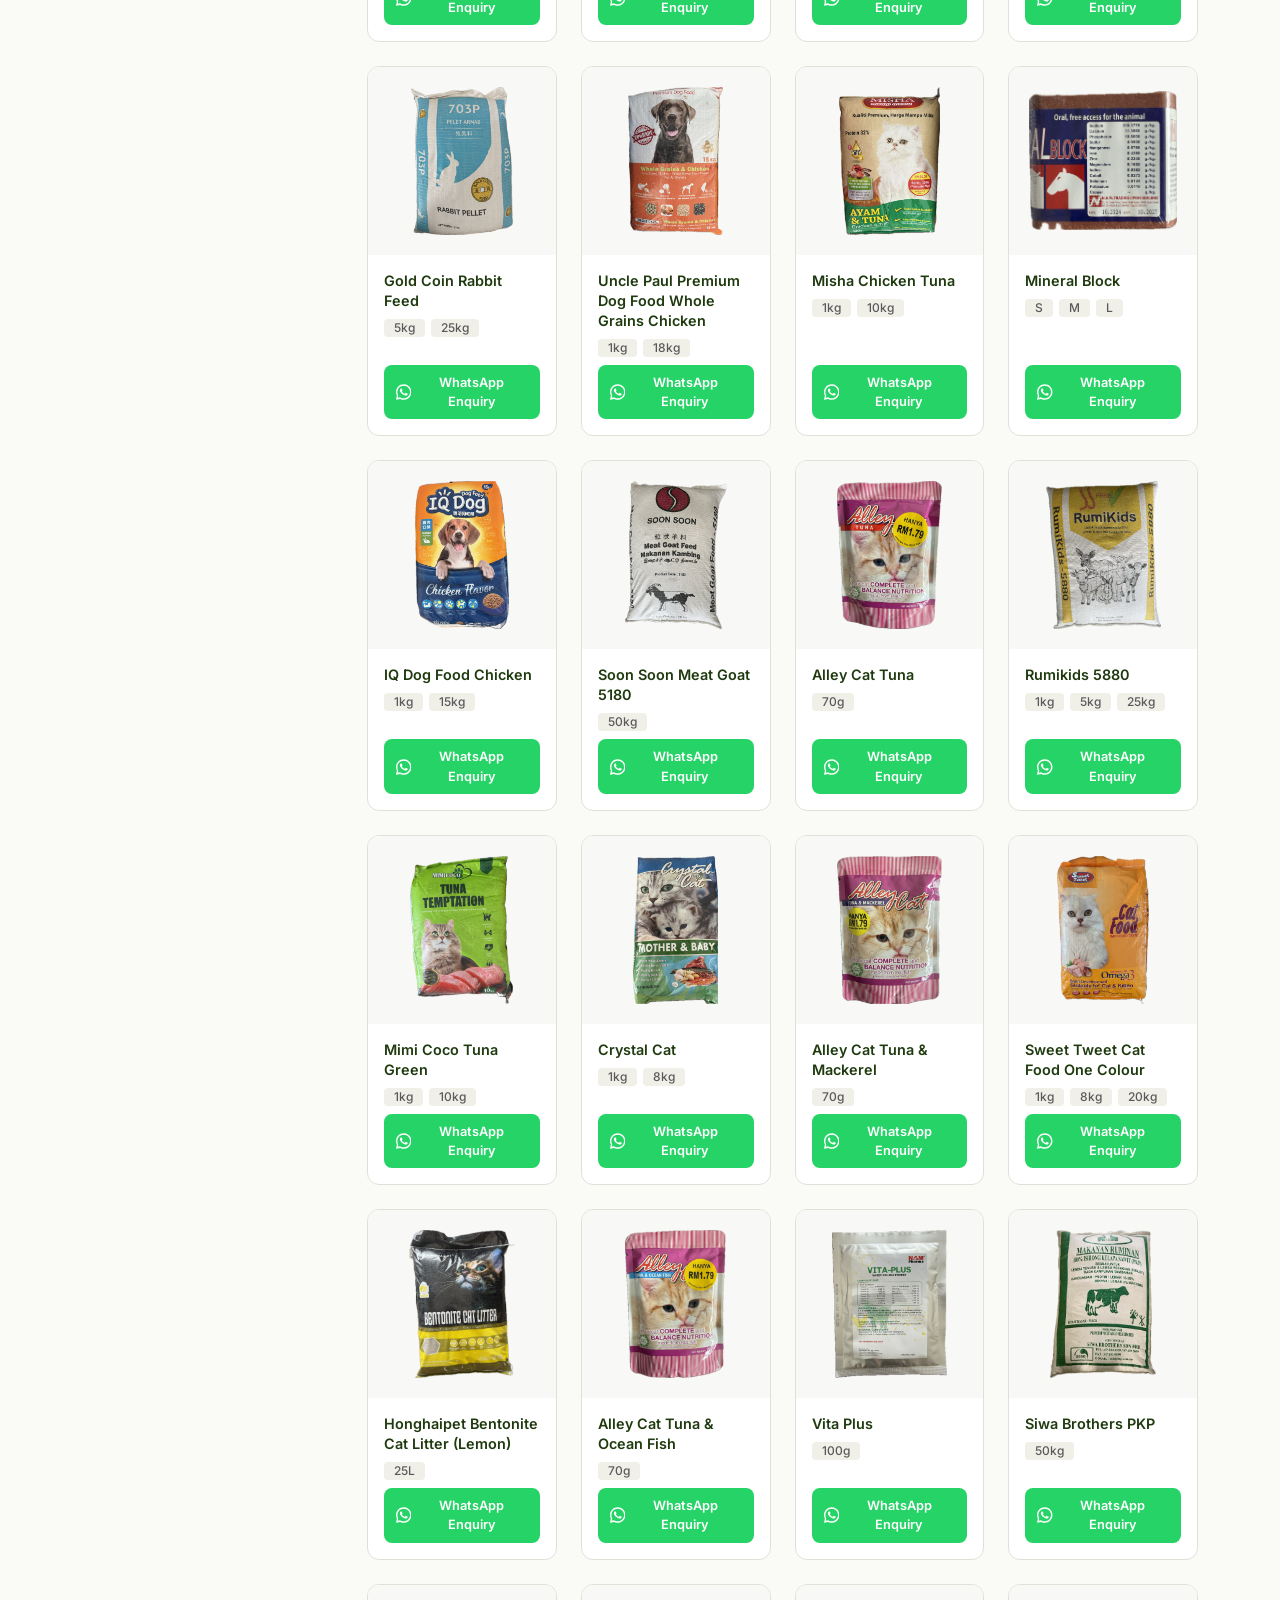
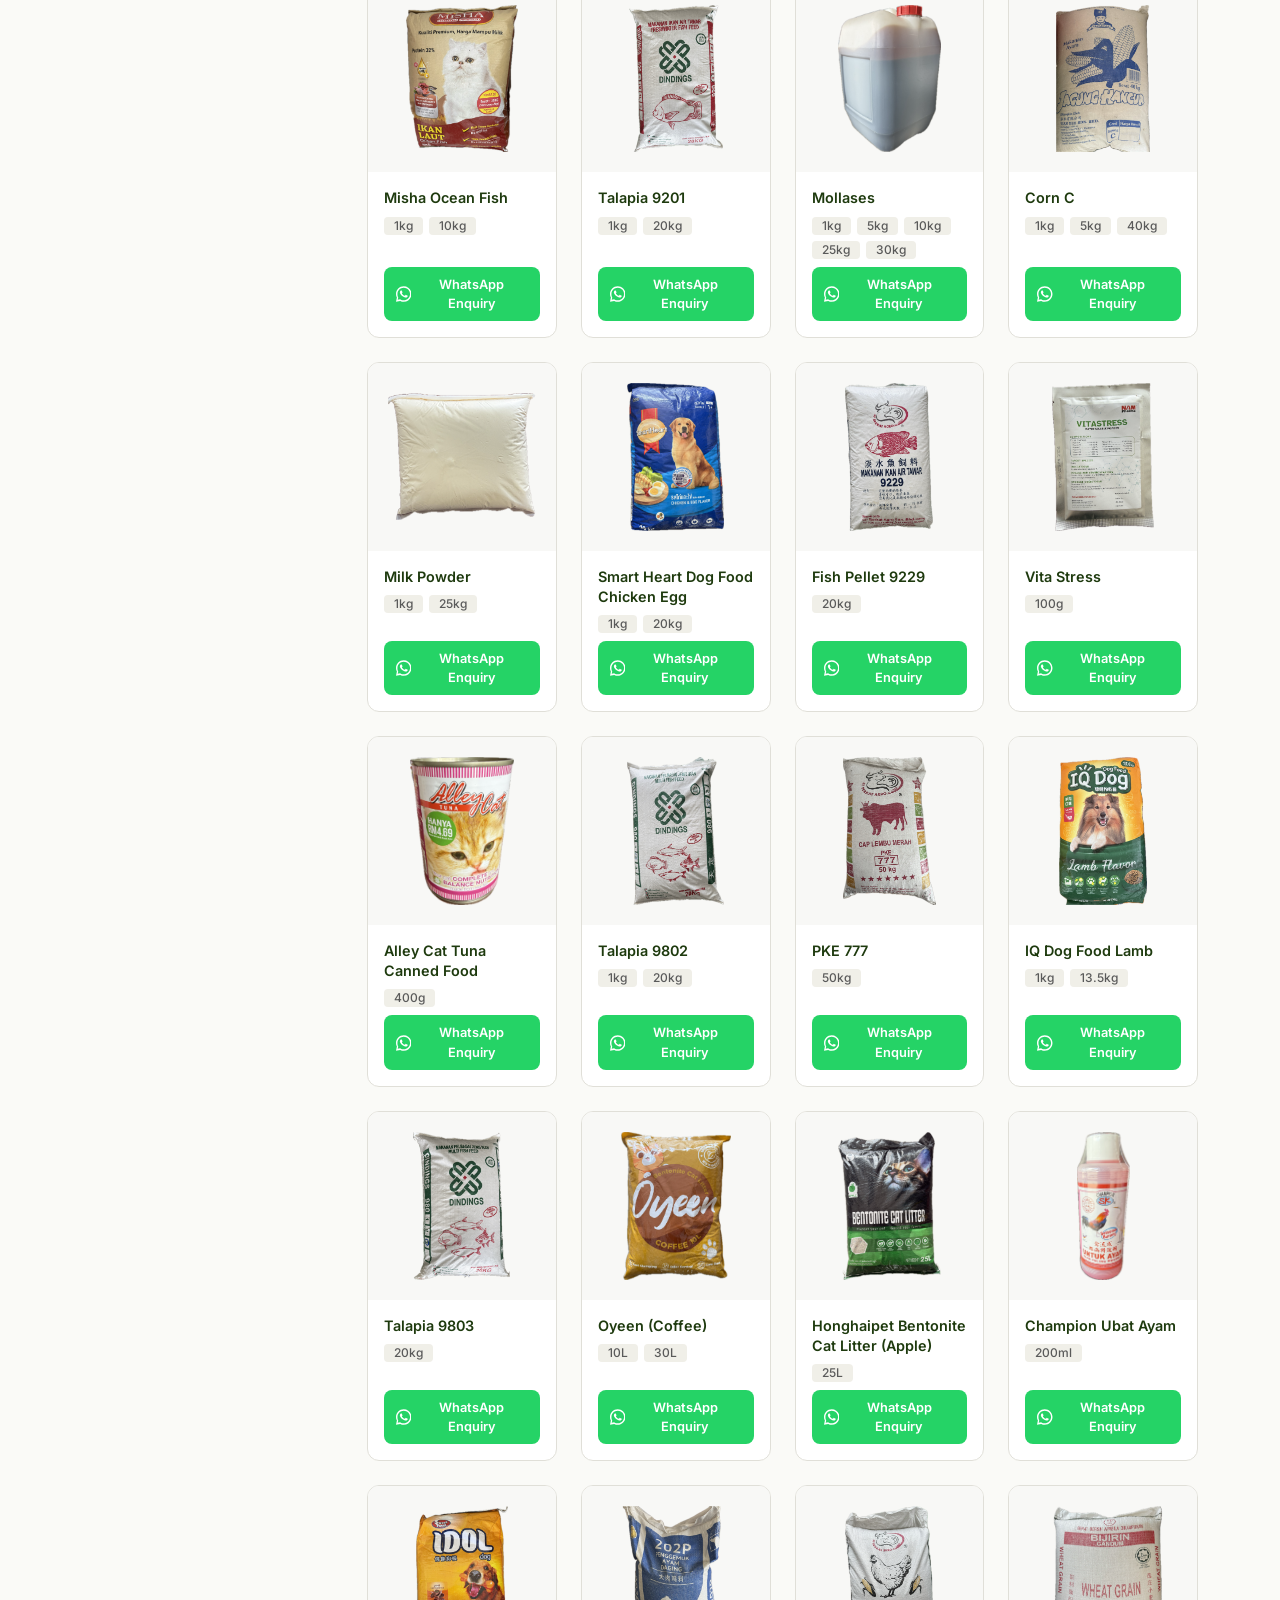
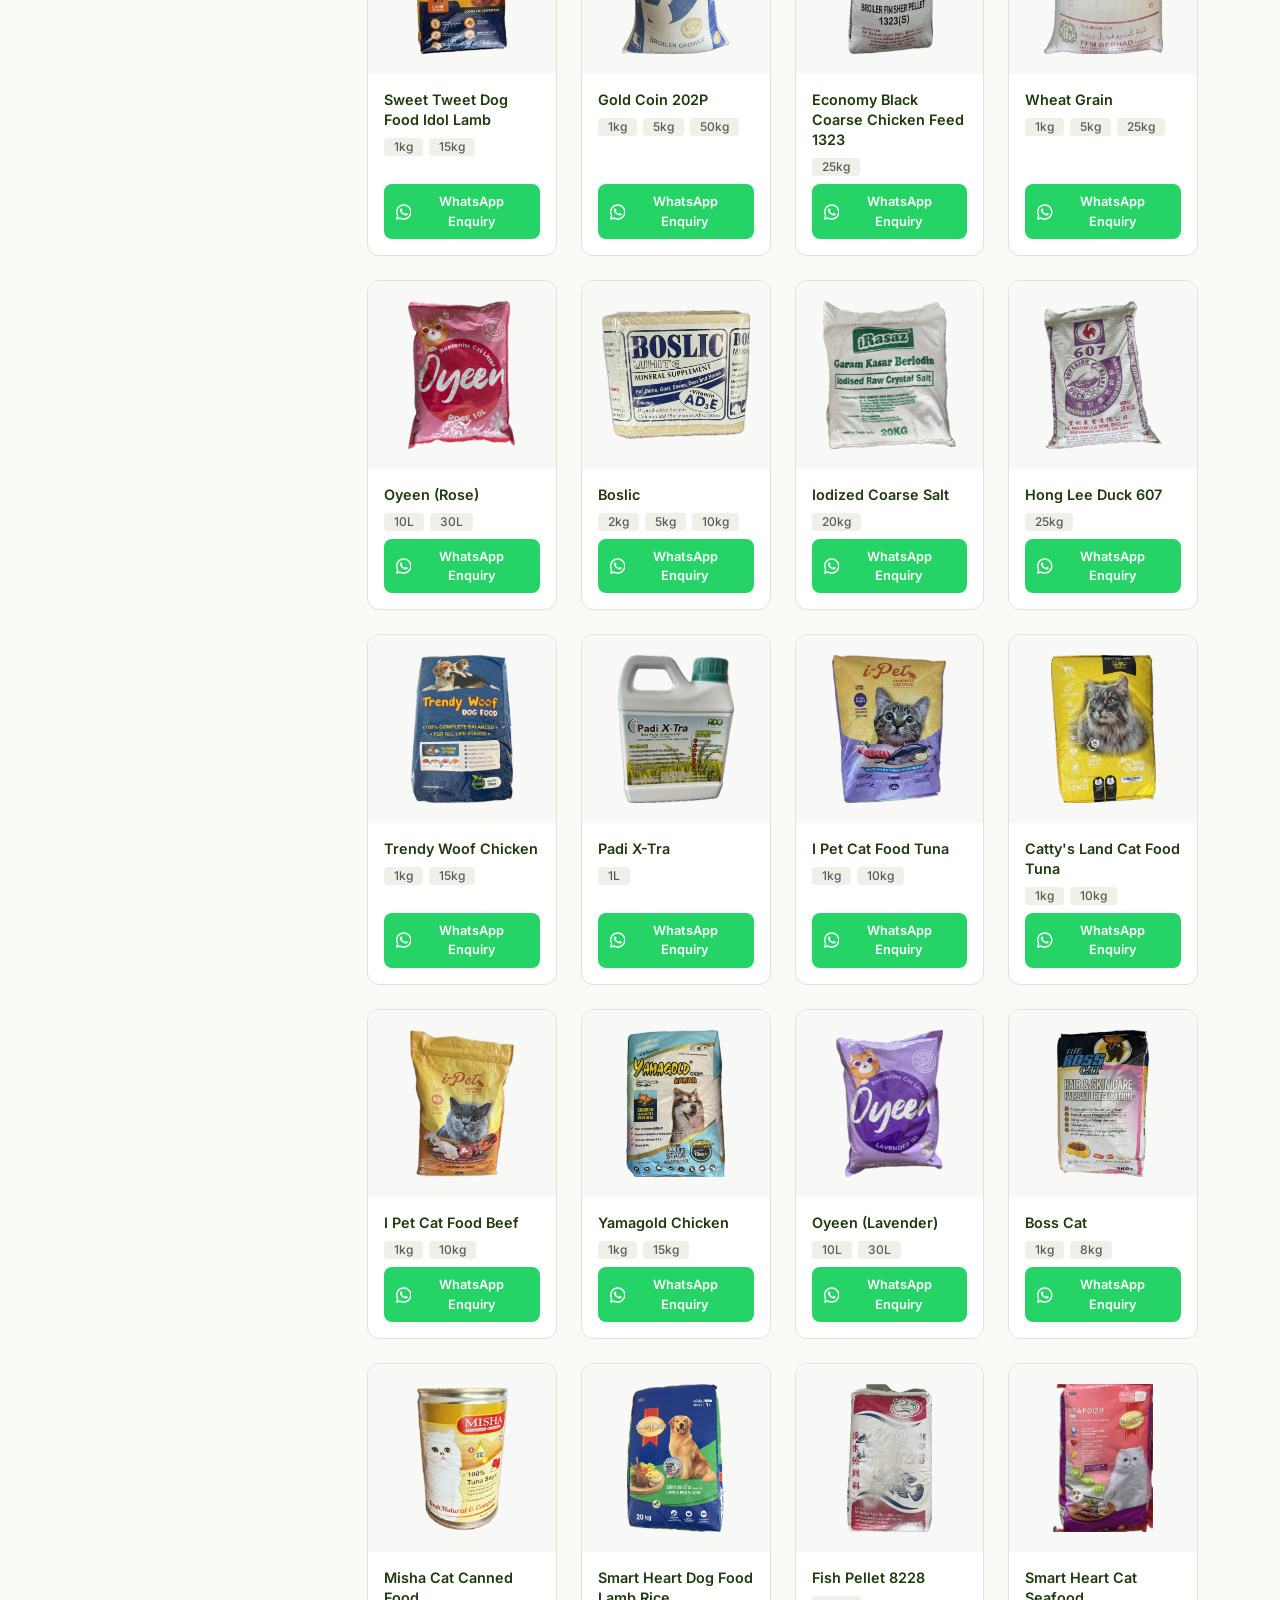
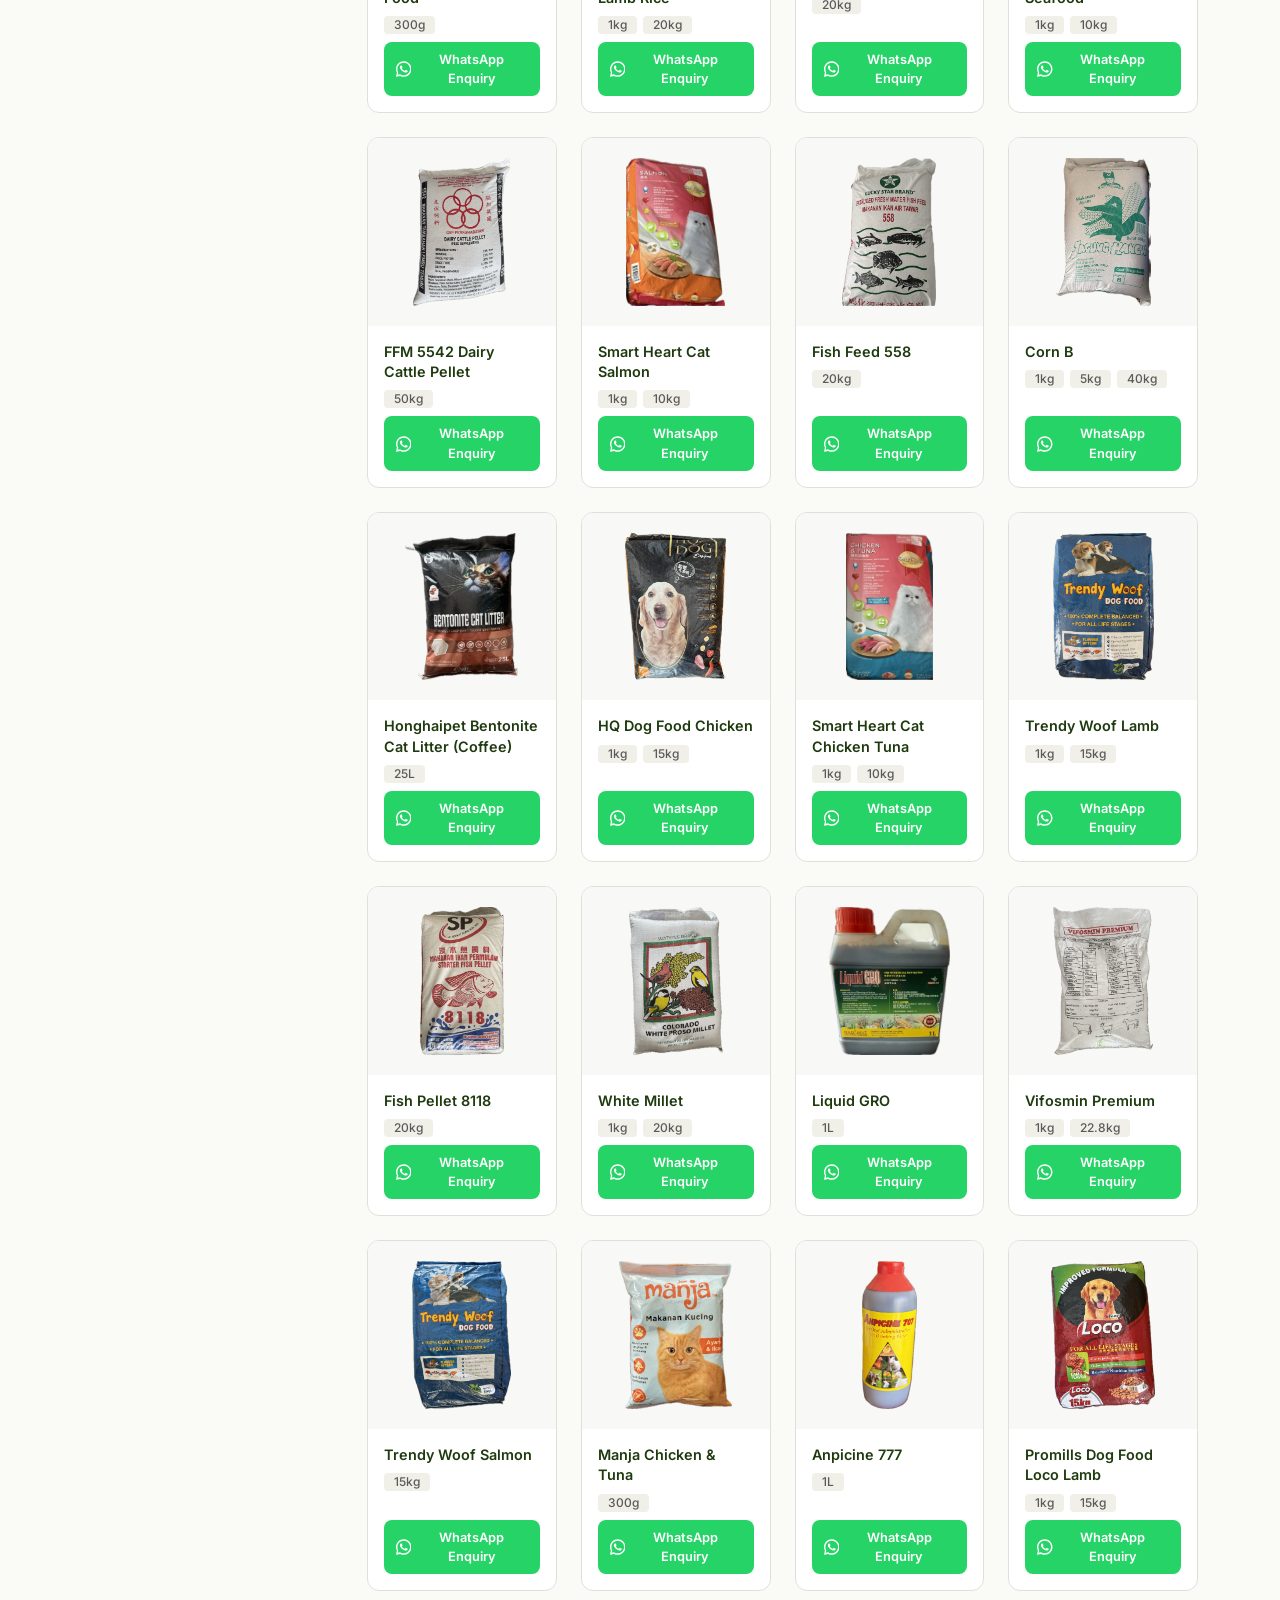
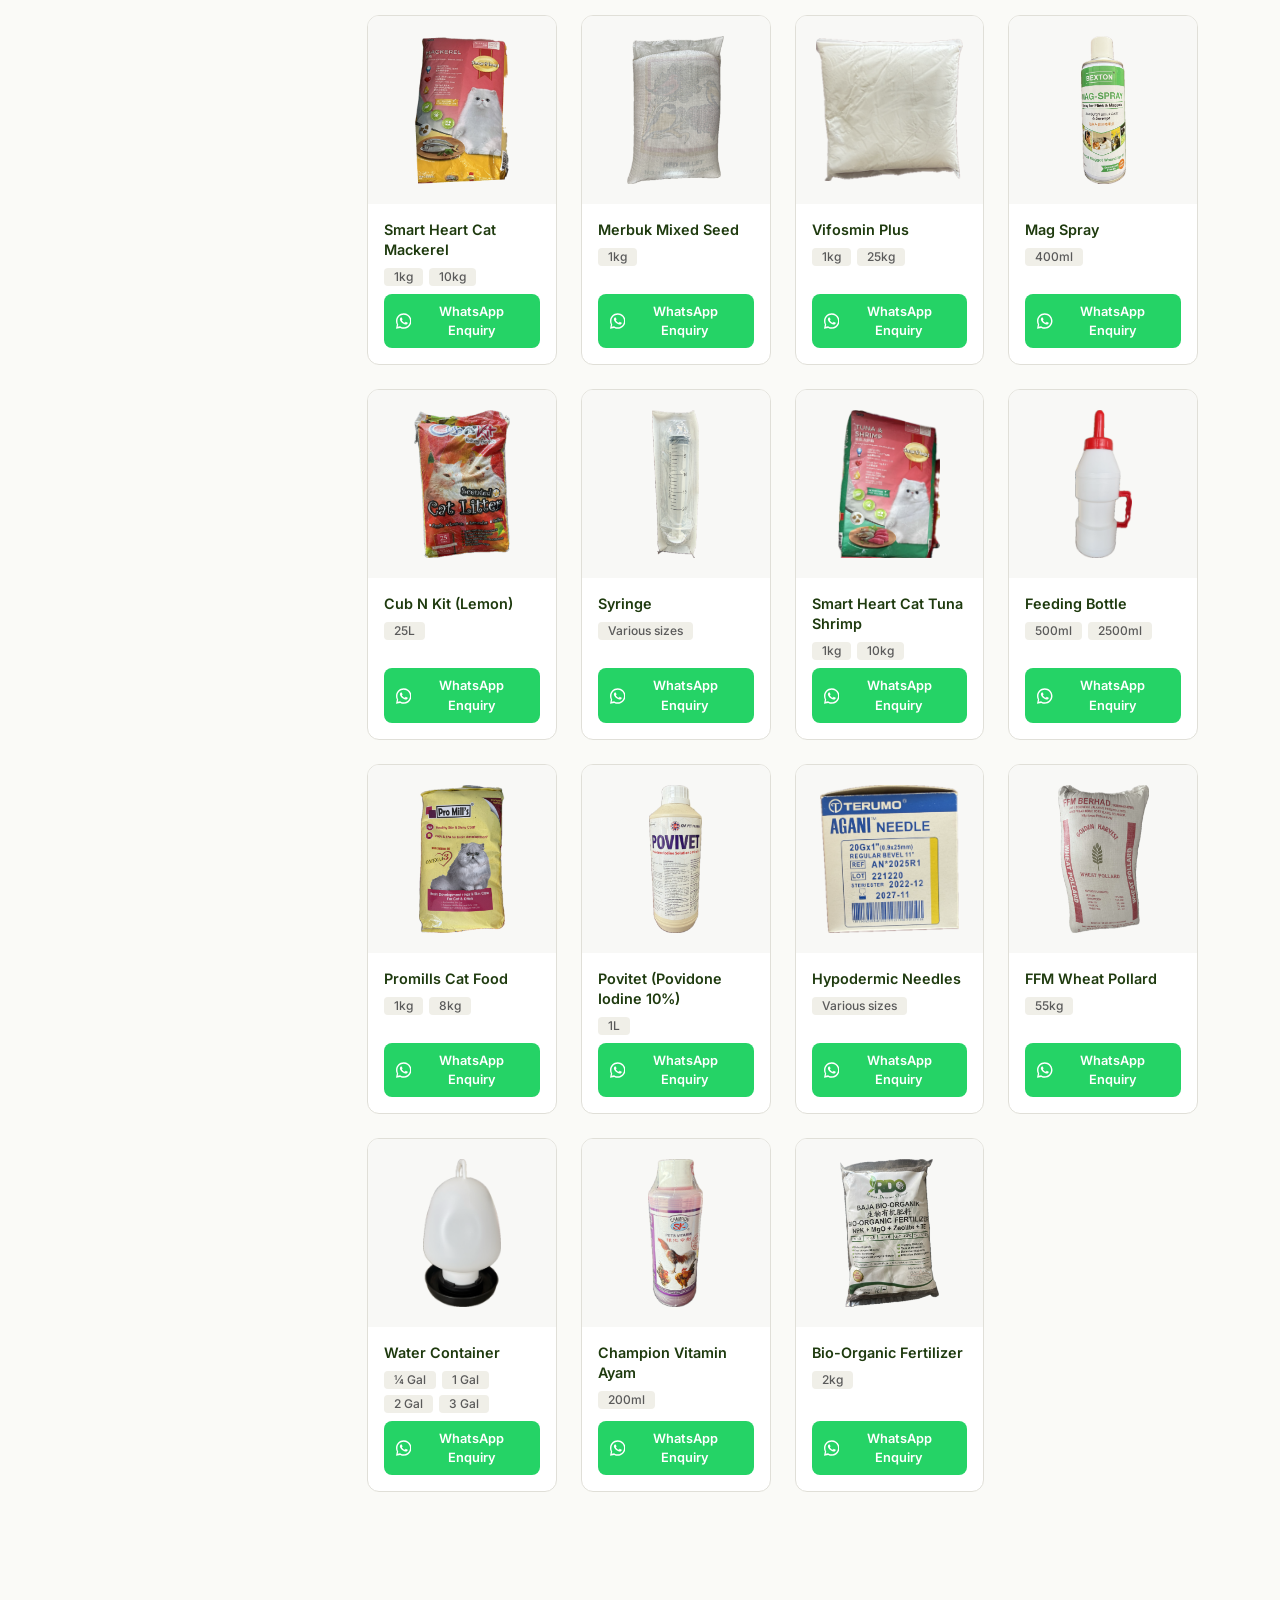
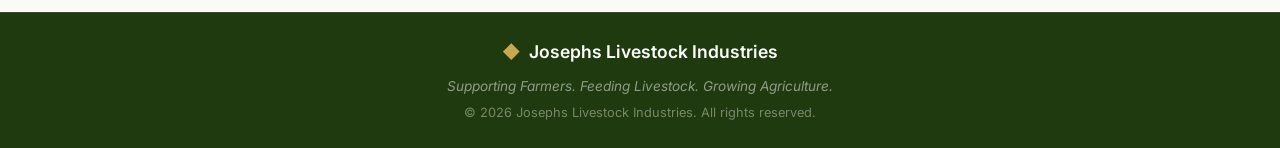
==== commit 0986f131: "Bump version" ====
--- a/product.html
+++ b/product.html
@@ -14,7 +14,7 @@
   <link rel="preconnect" href="https://fonts.googleapis.com">
   <link rel="preconnect" href="https://fonts.gstatic.com" crossorigin>
   <link href="https://fonts.googleapis.com/css2?family=Inter:wght@400;500;600;700&family=Playfair+Display:wght@600;700&display=swap" rel="stylesheet">
-  <link rel="stylesheet" href="css/styles.css?v=1.0">
+  <link rel="stylesheet" href="css/styles.css?v=1.0.1">
 </head>
 <body>
 
@@ -99,7 +99,7 @@
   </footer>
 
   <script src="js/bootstrap.bundle.min.js"></script>
-  <script src="js/script.js?v=1.0"></script>
-  <script src="js/product.js?v=1.0"></script>
+  <script src="js/script.js?v=1.0.1"></script>
+  <script src="js/product.js?v=1.0.1"></script>
 </body>
 </html>
--- a/css/styles.css
+++ b/css/styles.css
@@ -320,6 +320,18 @@
   font-size: 1.05rem;
 }
 
+/* ─── Map ────────────────────────────────── */
+
+.jli-map-wrap {
+  border-radius: 12px;
+  overflow: hidden;
+  box-shadow: 0 8px 32px rgba(0, 0, 0, 0.25);
+}
+
+.jli-map-wrap iframe {
+  display: block;
+}
+
 /* ─── Footer ──────────────────────────────── */
 
 .jli-footer {
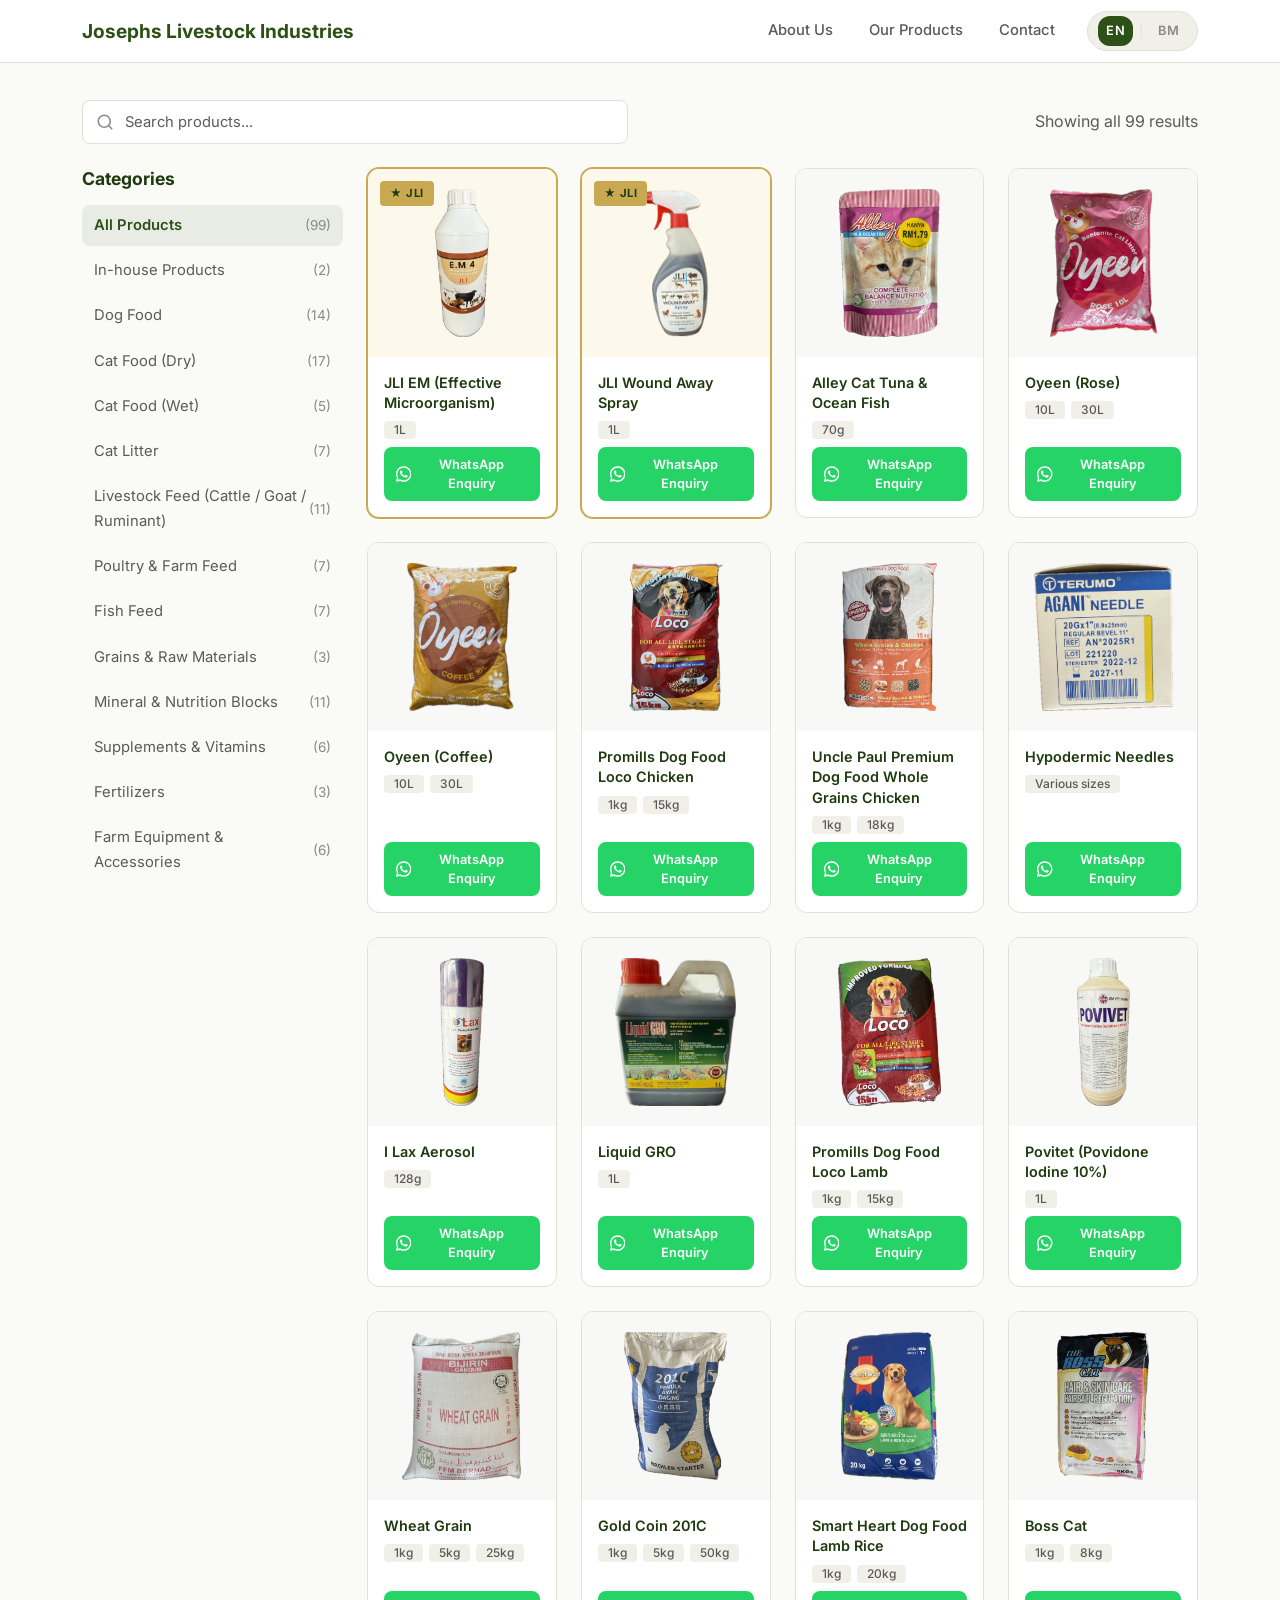
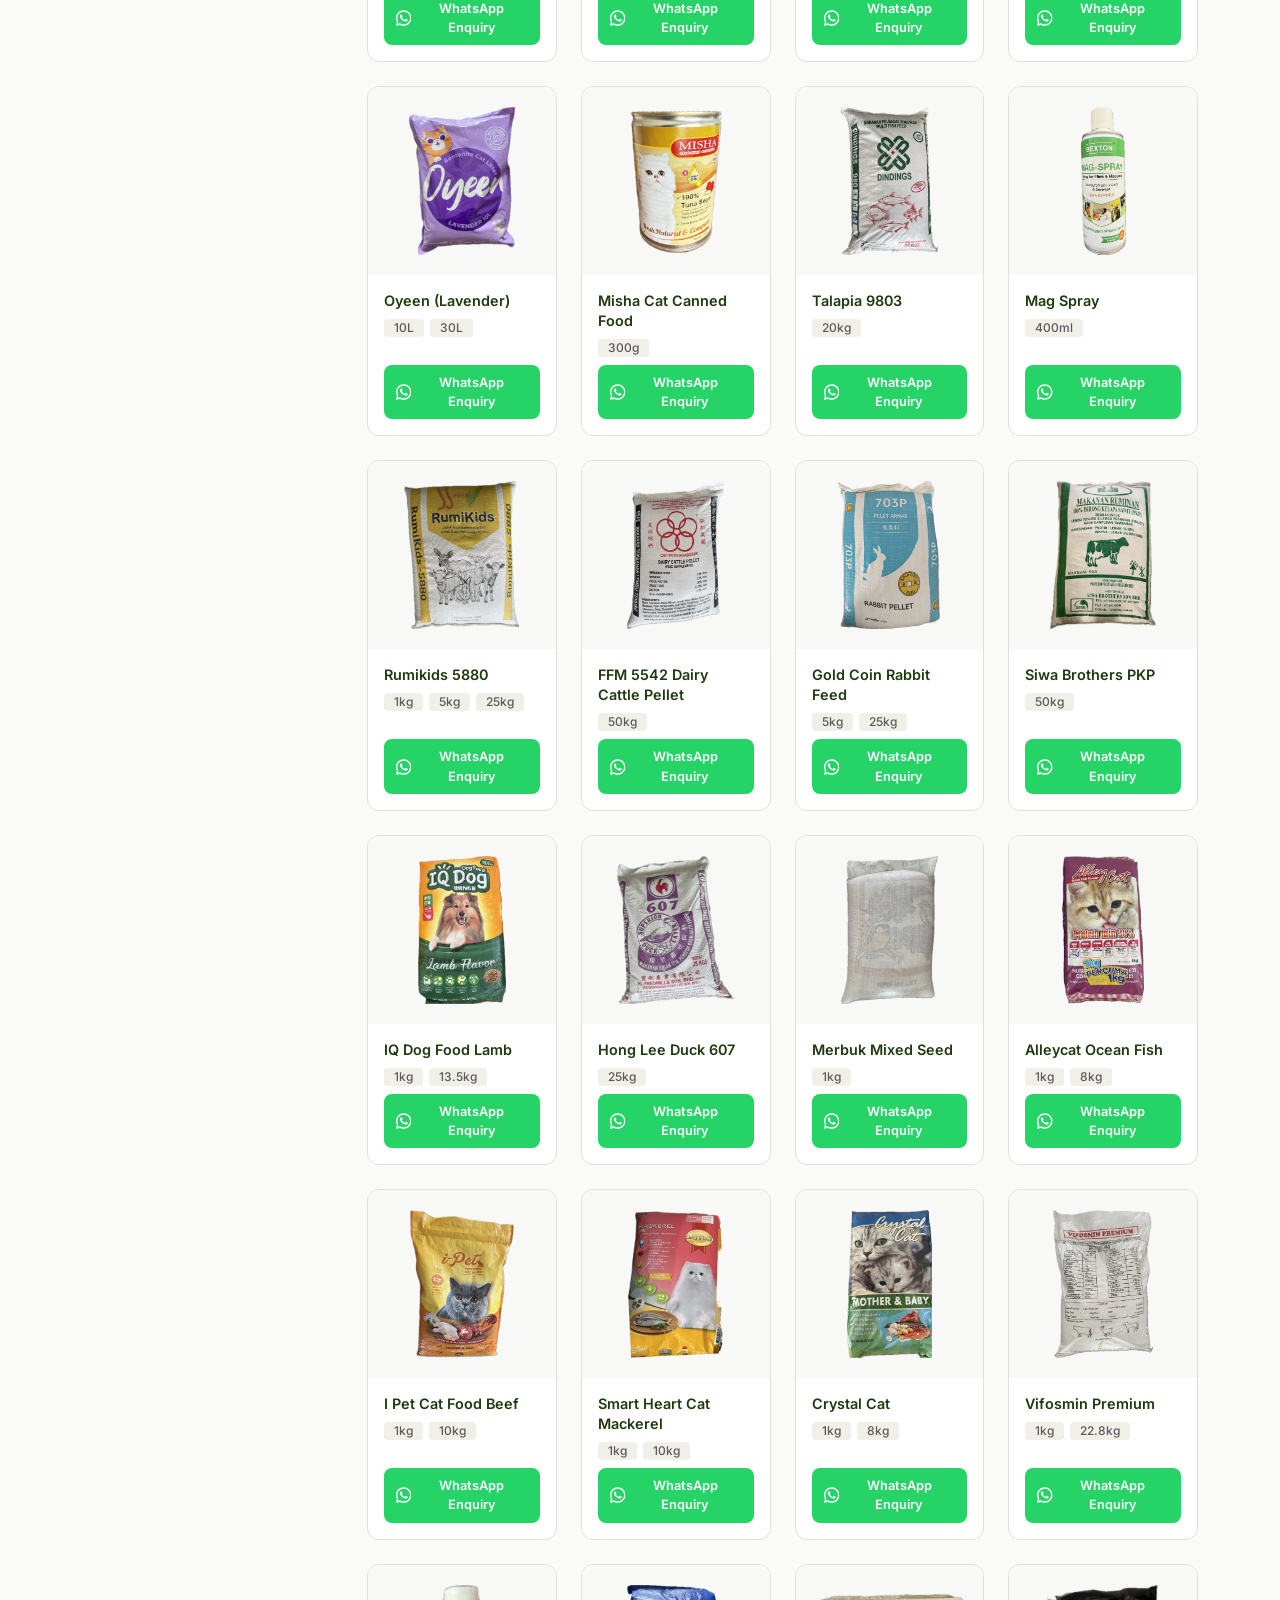
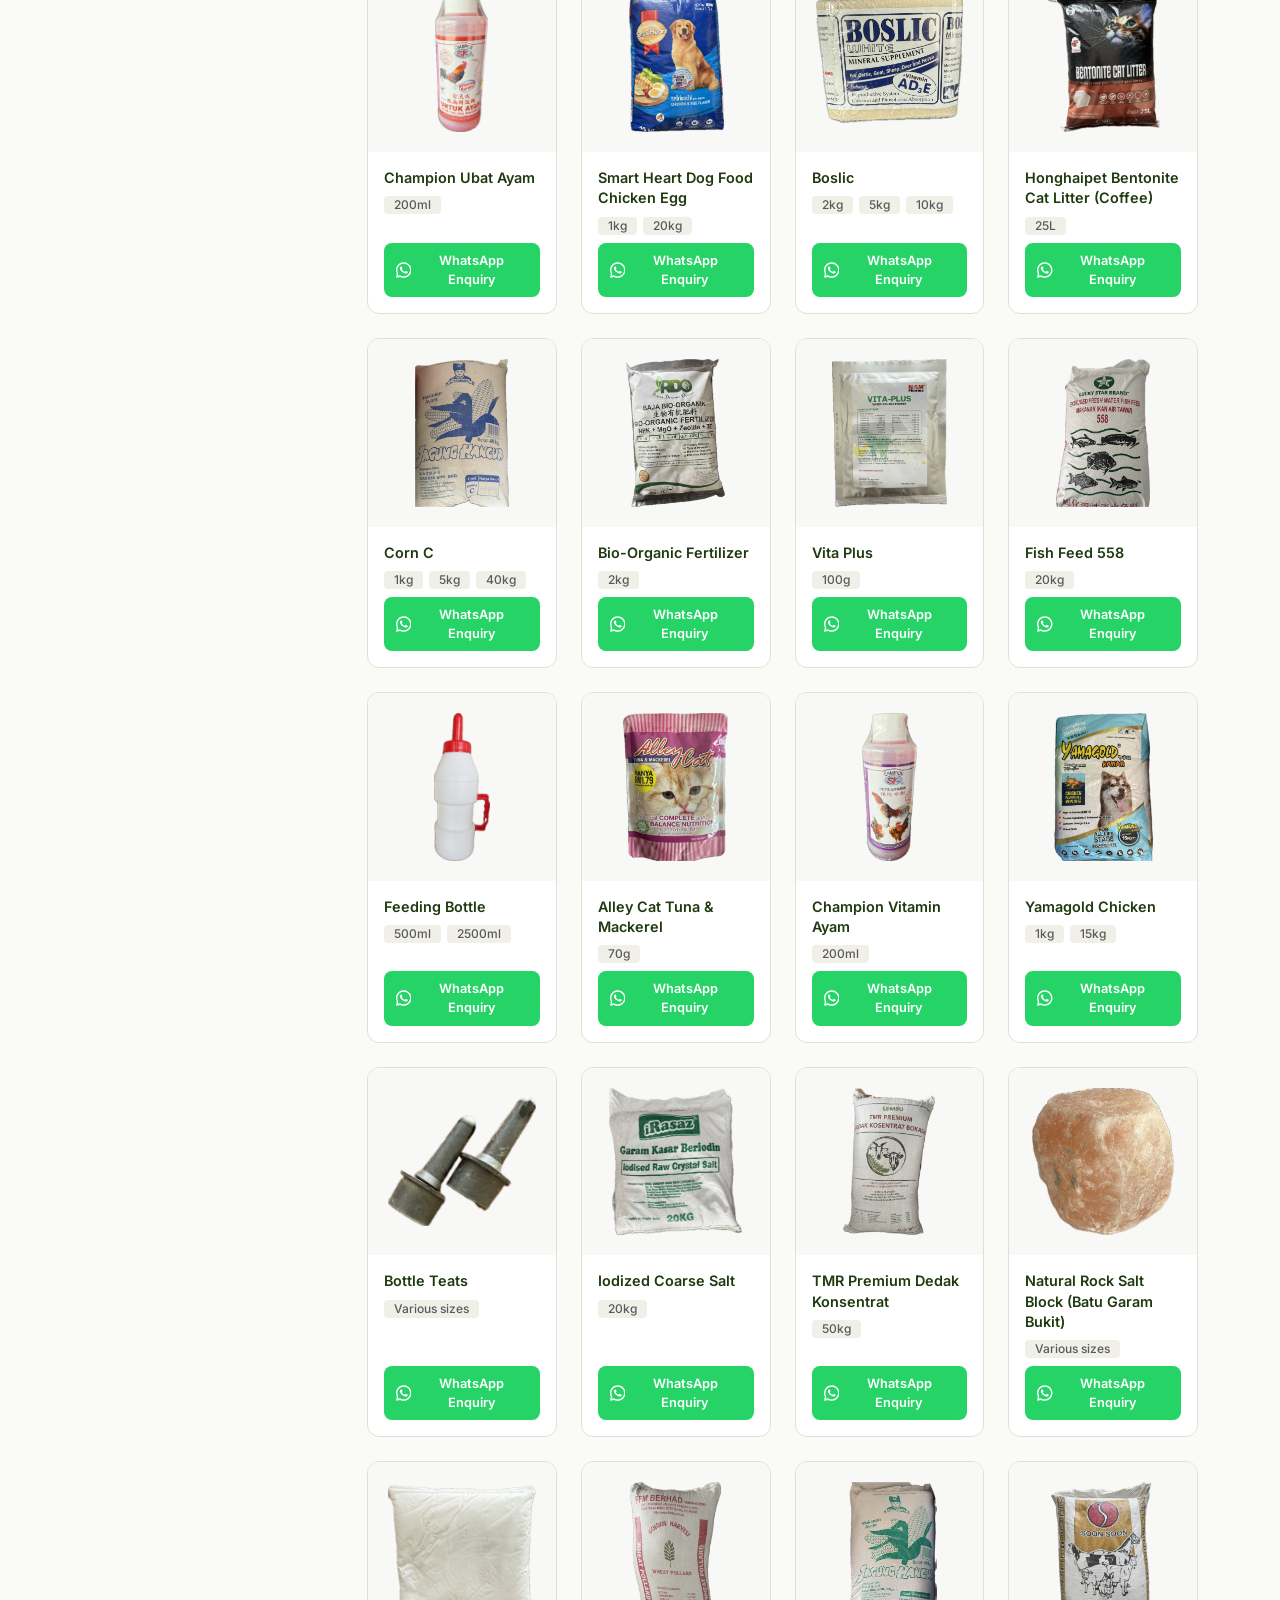
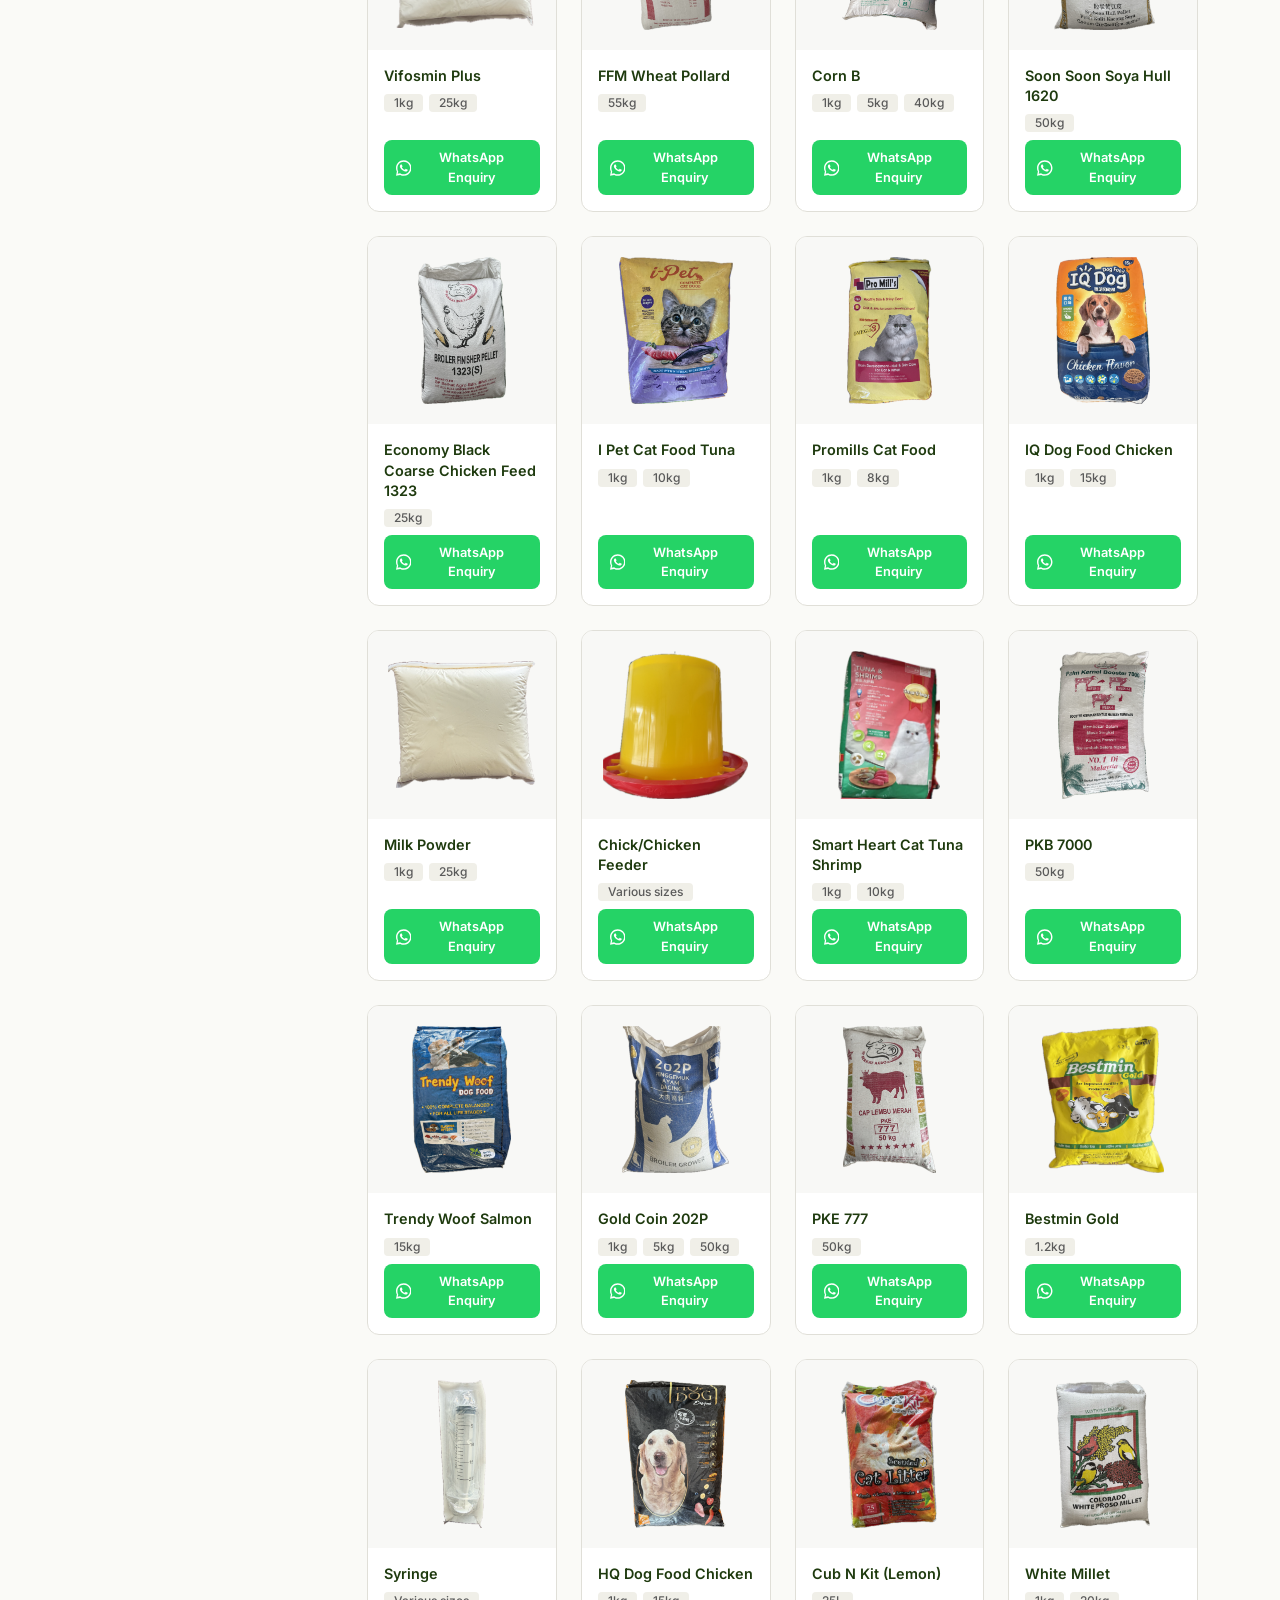
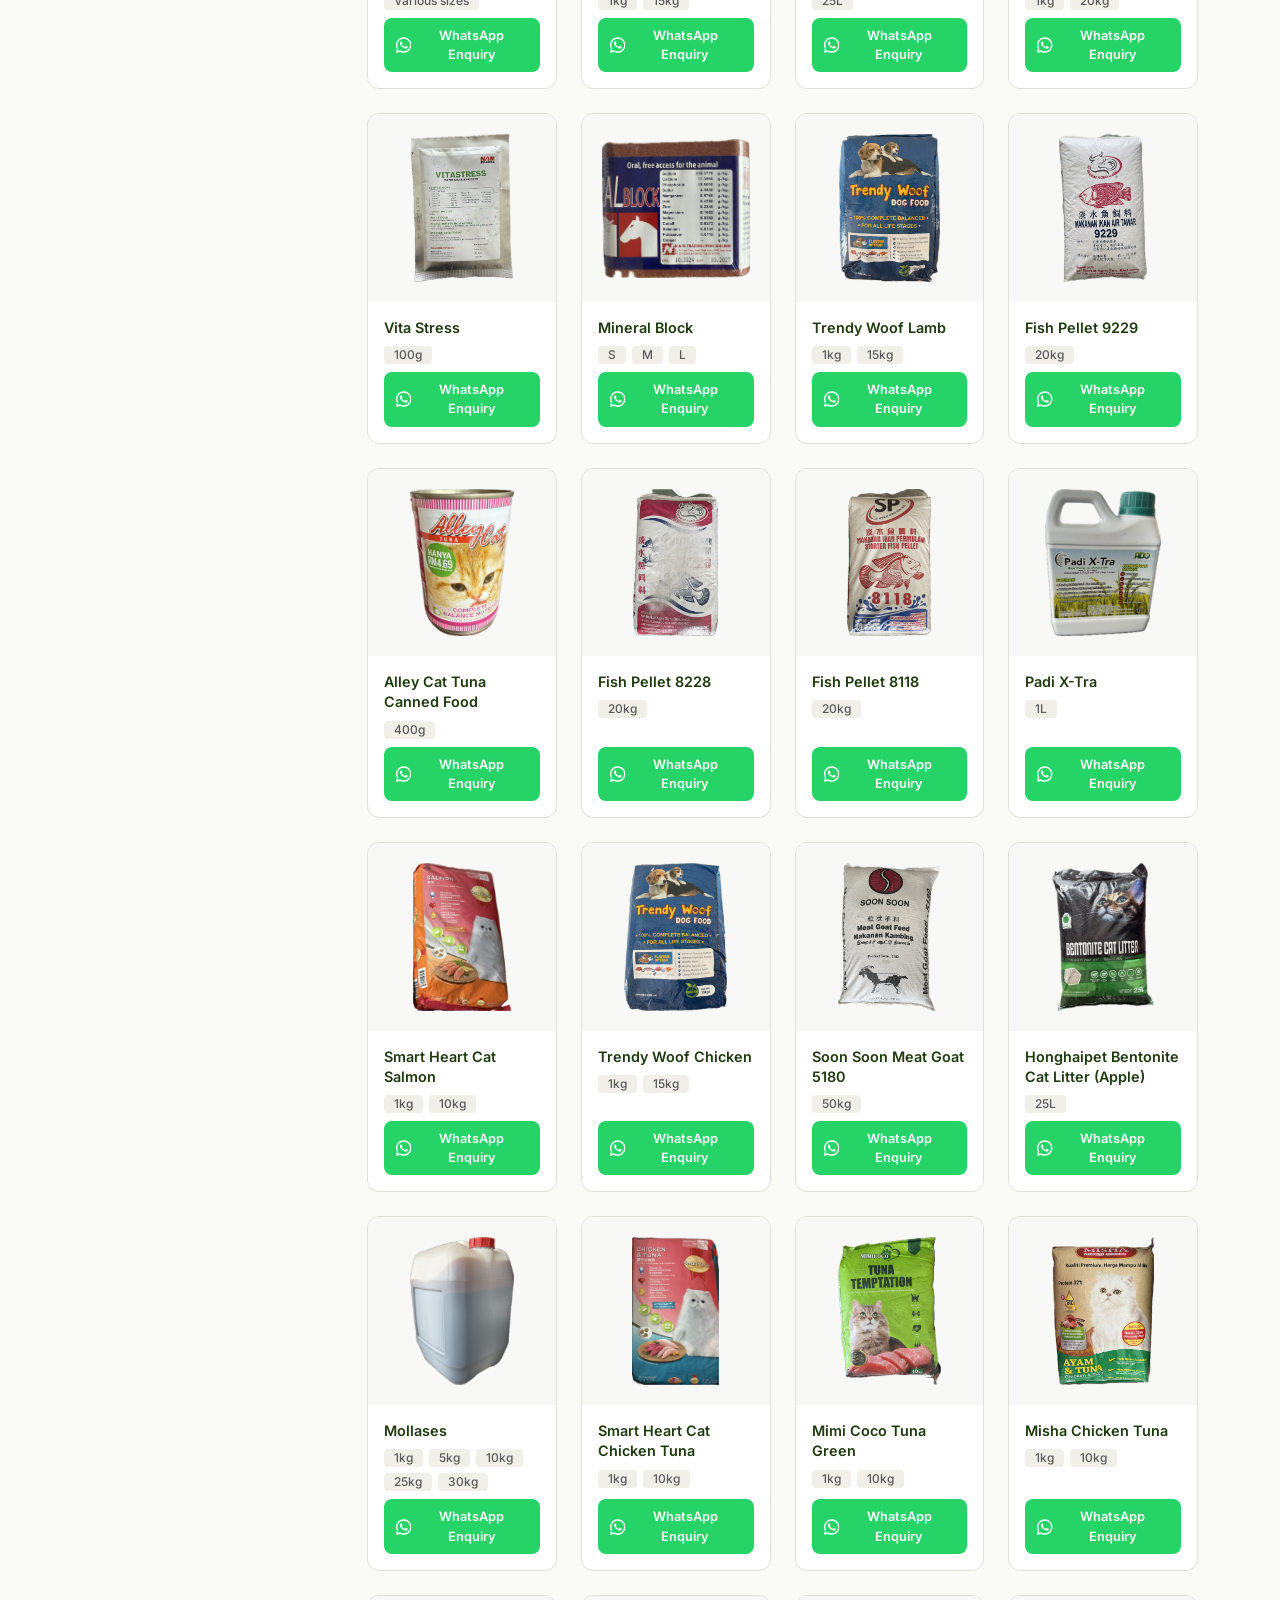
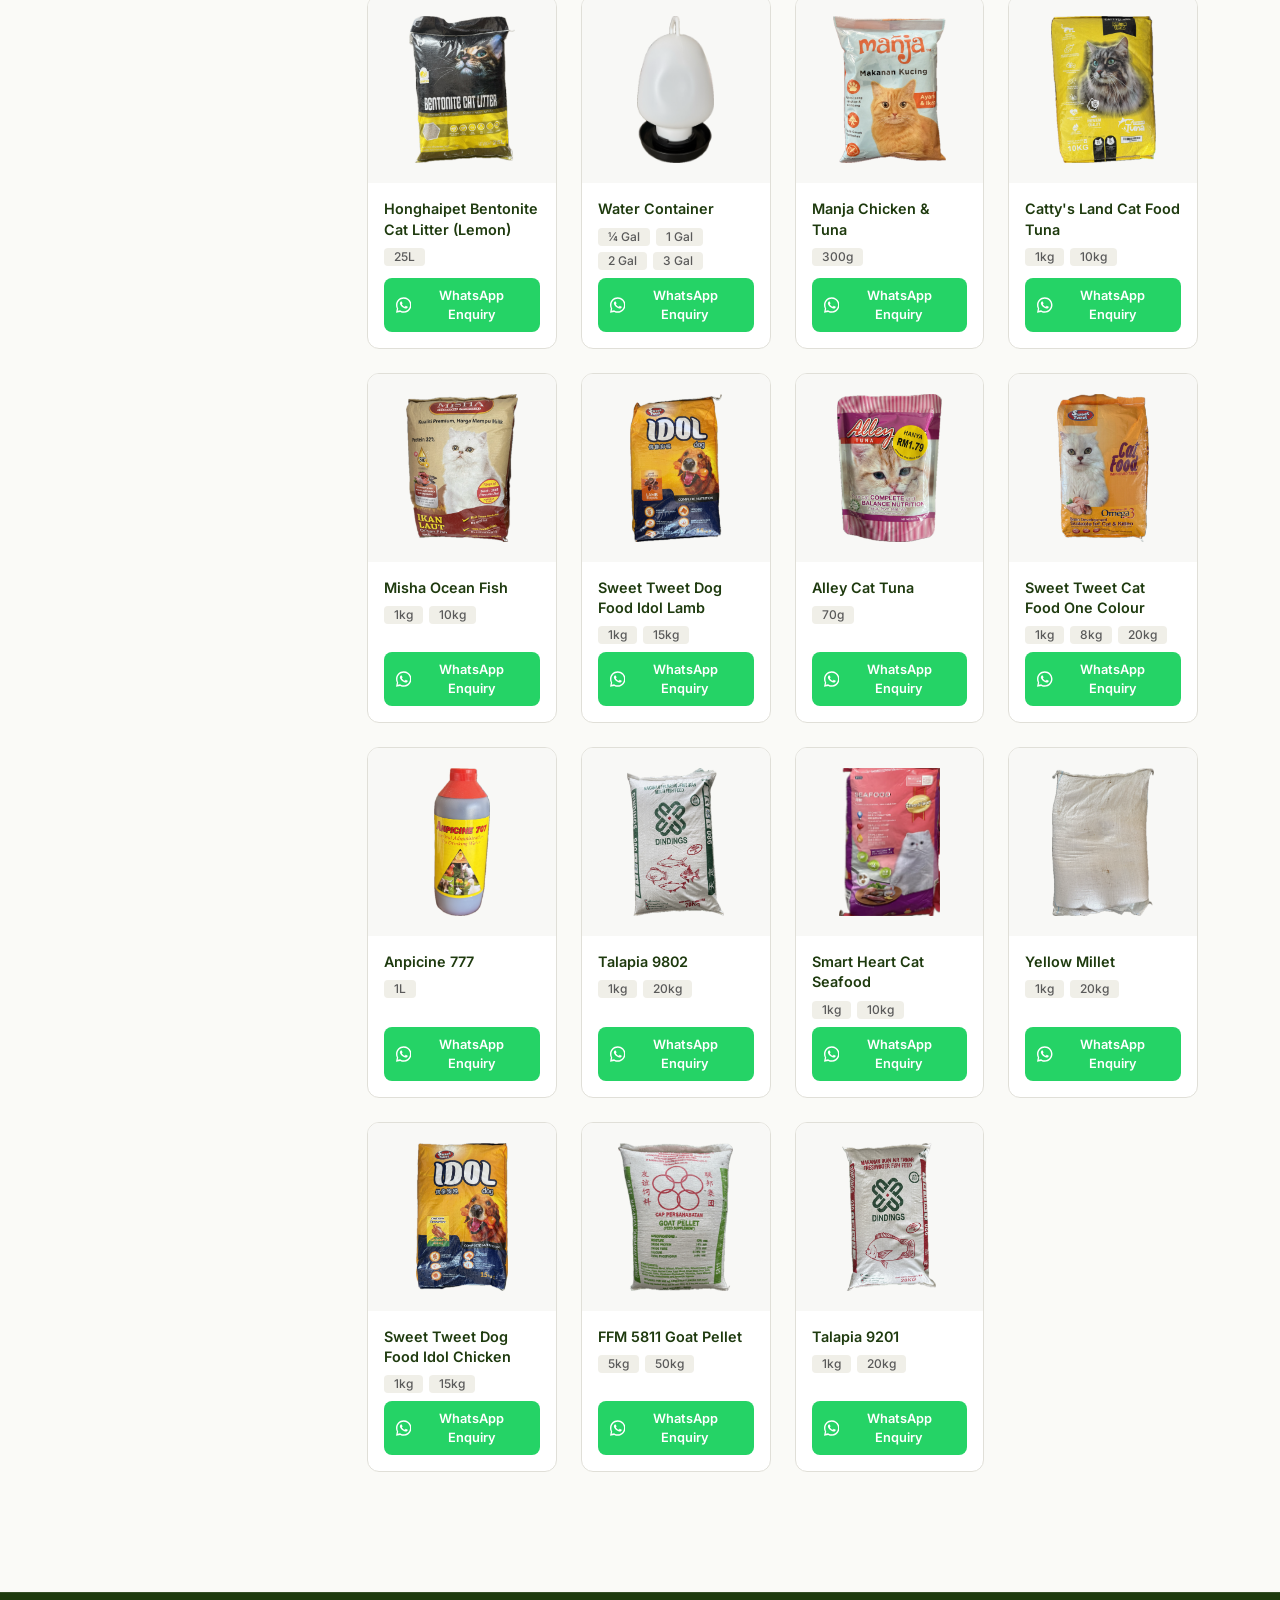
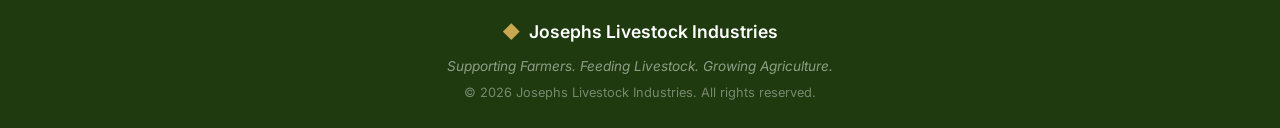
==== commit 3ca7d812: "Bump version" ====
--- a/product.html
+++ b/product.html
@@ -14,7 +14,7 @@
   <link rel="preconnect" href="https://fonts.googleapis.com">
   <link rel="preconnect" href="https://fonts.gstatic.com" crossorigin>
   <link href="https://fonts.googleapis.com/css2?family=Inter:wght@400;500;600;700&family=Playfair+Display:wght@600;700&display=swap" rel="stylesheet">
-  <link rel="stylesheet" href="css/styles.css?v=1.0.1">
+  <link rel="stylesheet" href="css/styles.css?v=1.0.2">
 </head>
 <body>
 
@@ -99,7 +99,7 @@
   </footer>
 
   <script src="js/bootstrap.bundle.min.js"></script>
-  <script src="js/script.js?v=1.0.1"></script>
-  <script src="js/product.js?v=1.0.1"></script>
+  <script src="js/script.js?v=1.0.2"></script>
+  <script src="js/product.js?v=1.0.2"></script>
 </body>
 </html>
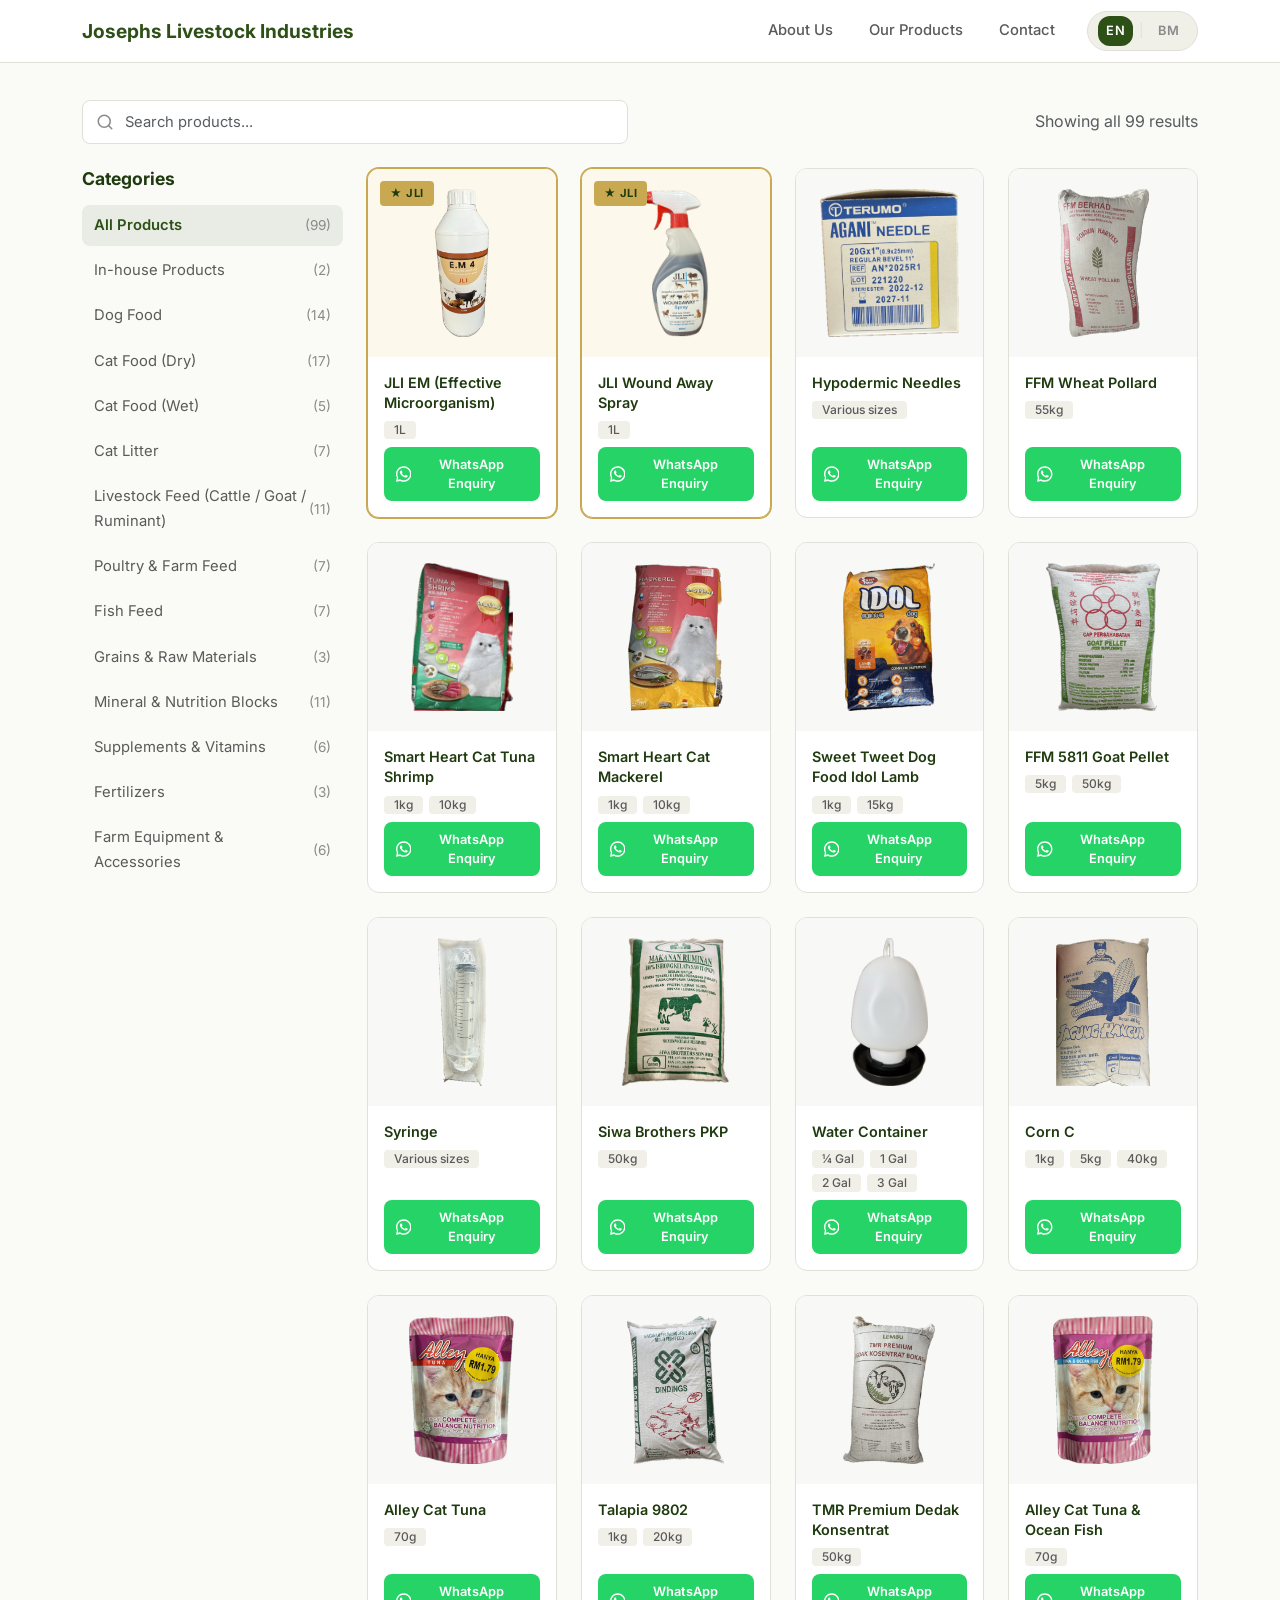
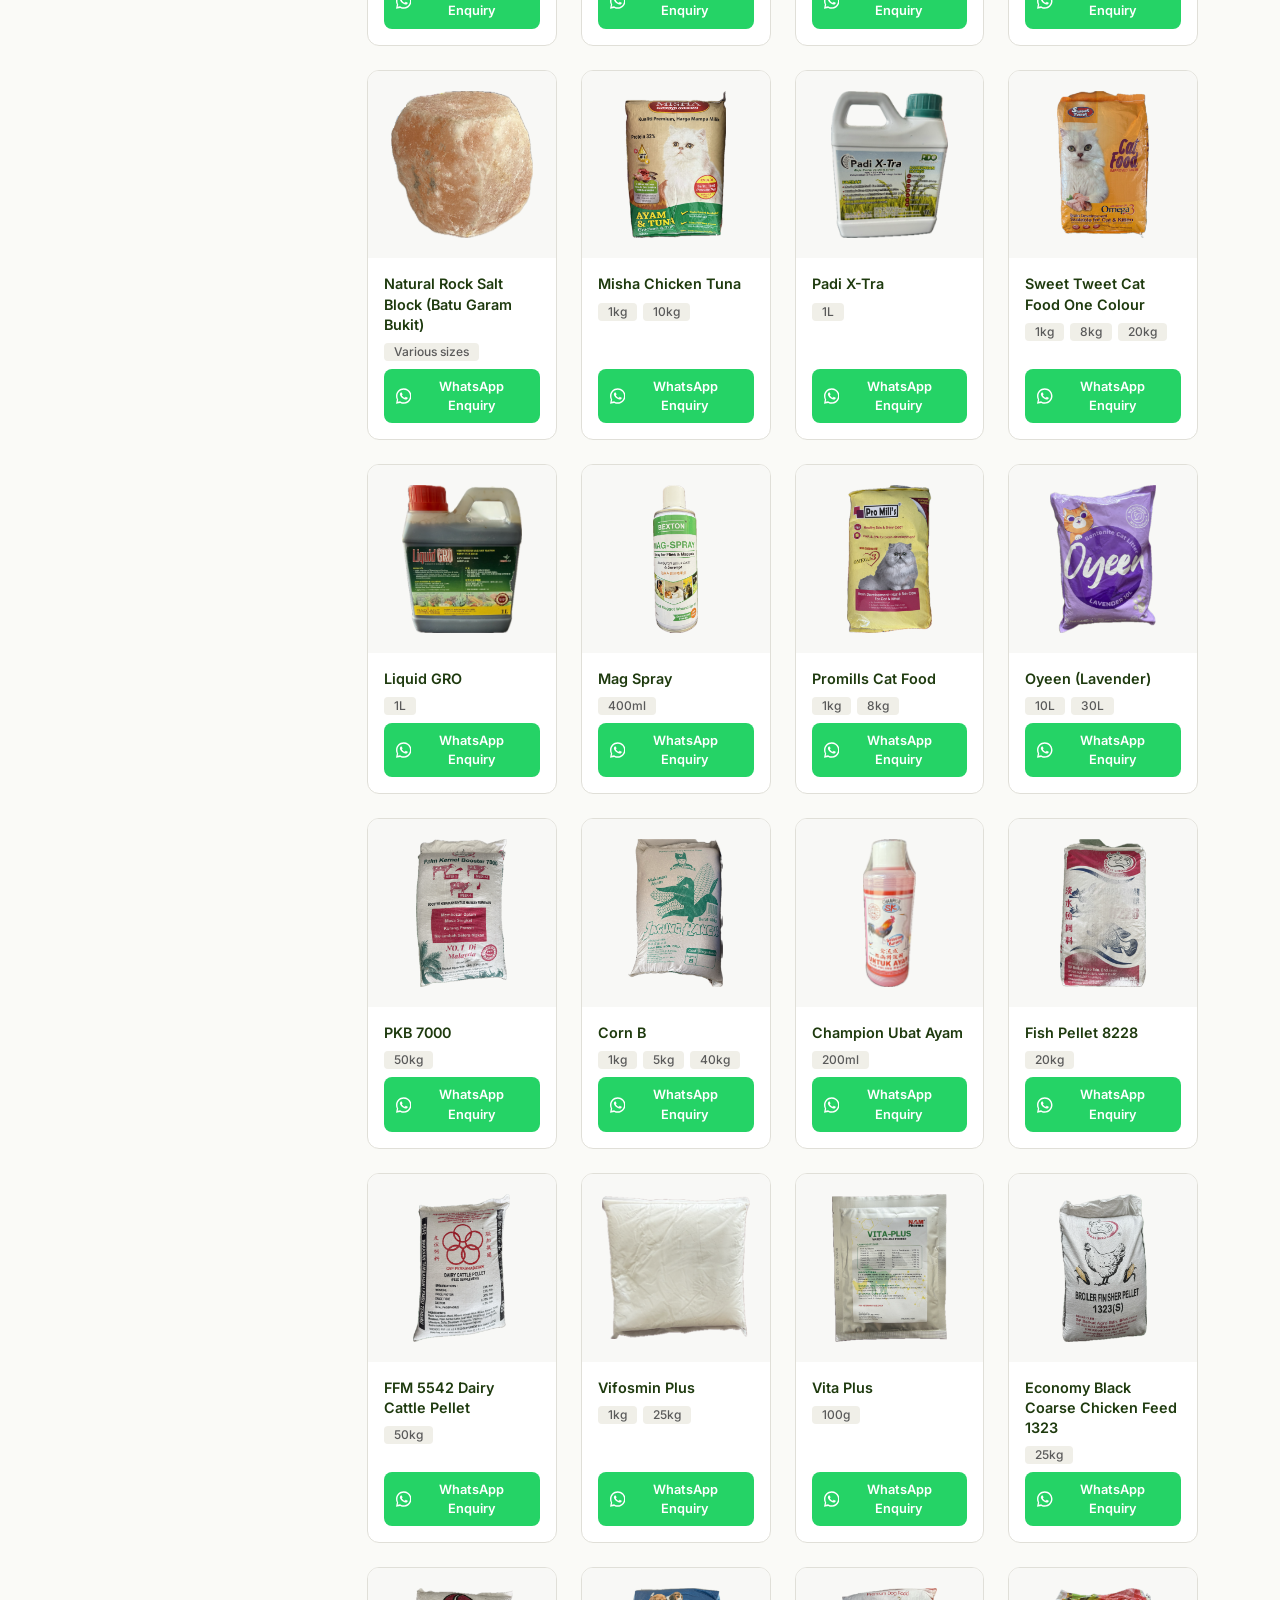
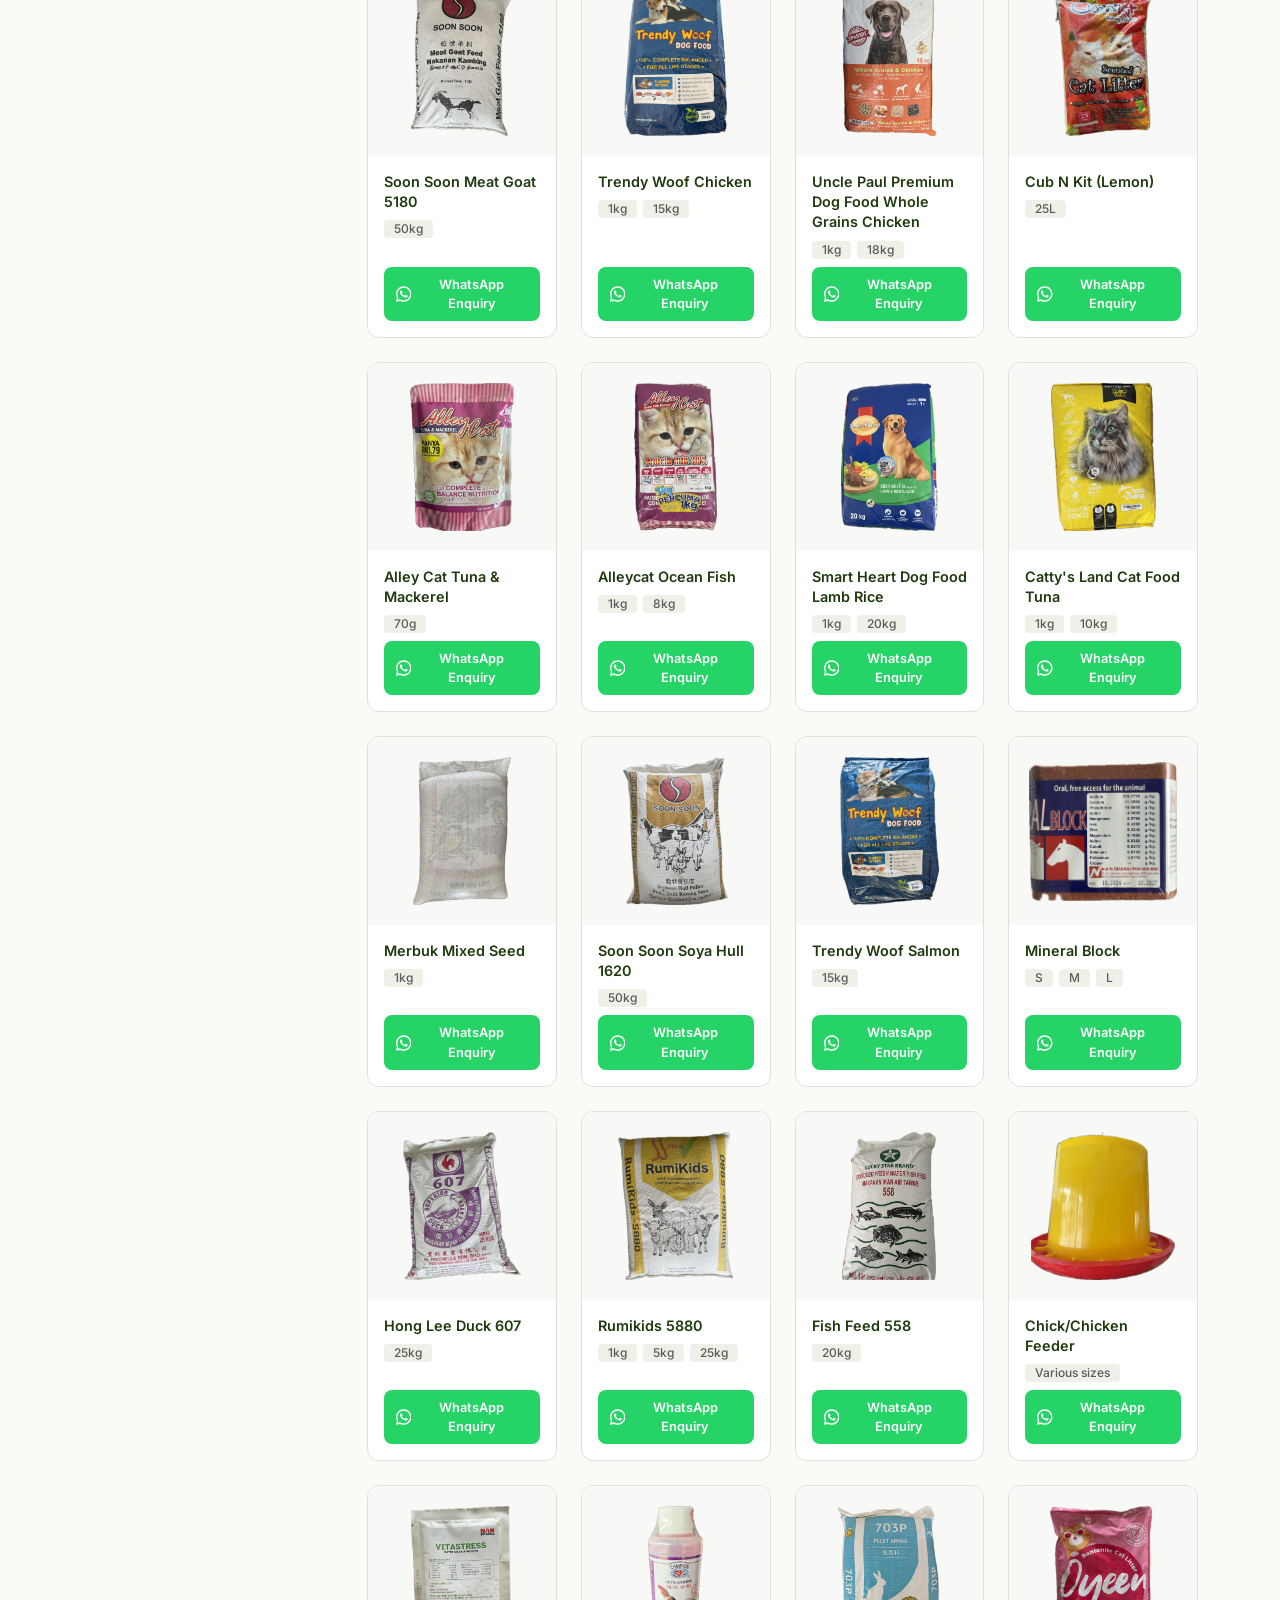
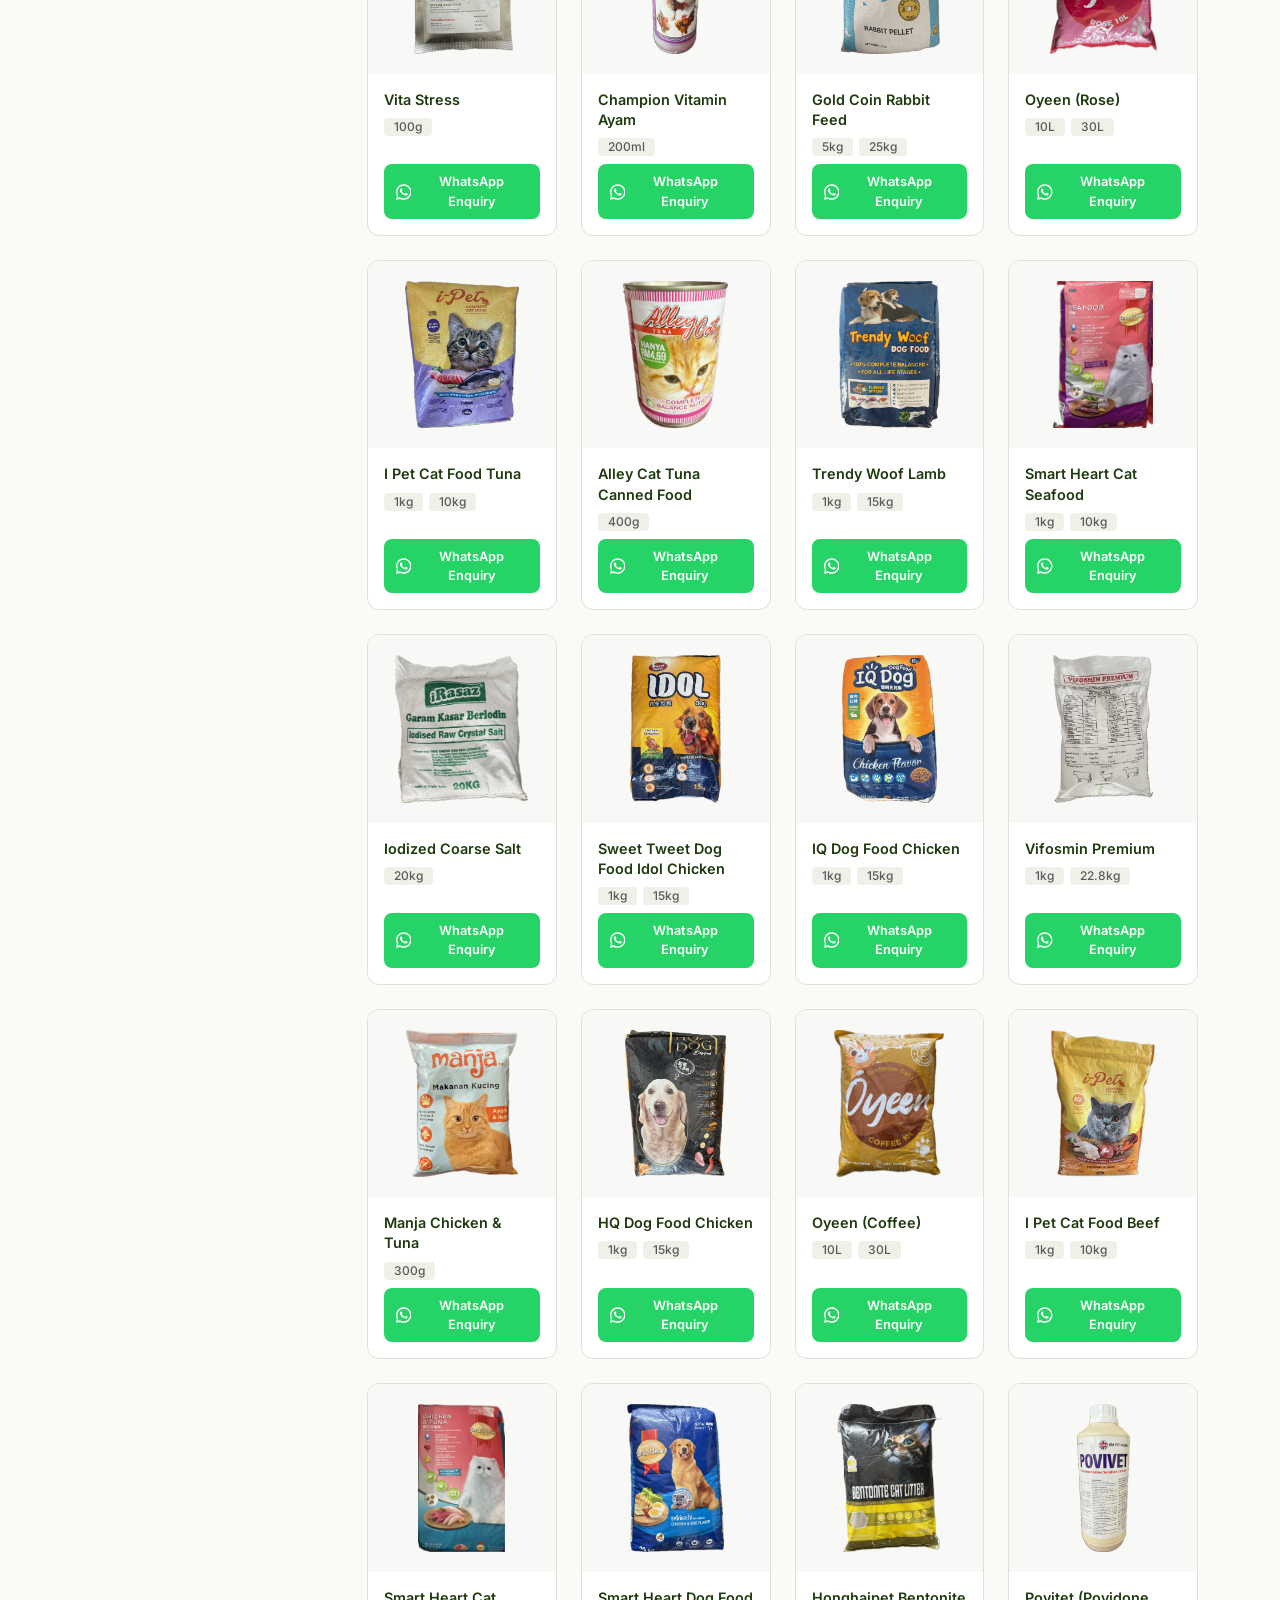
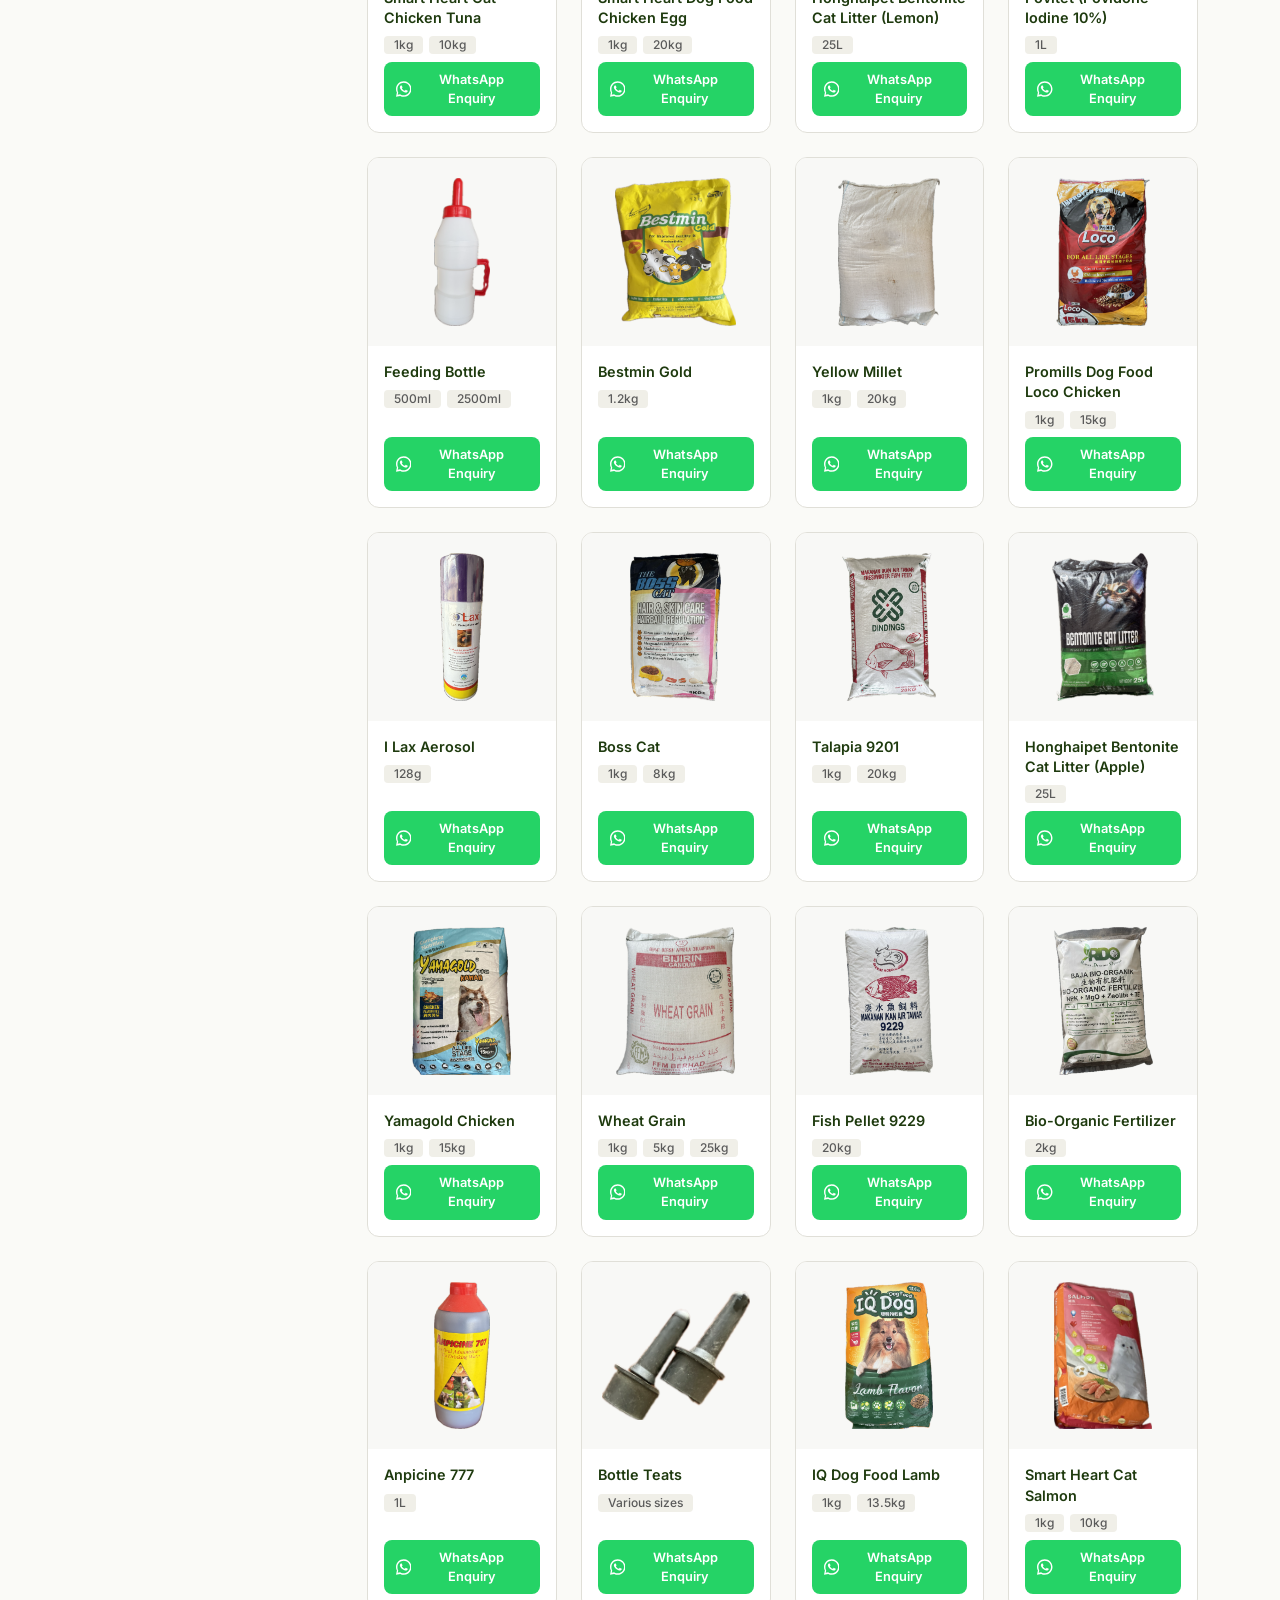
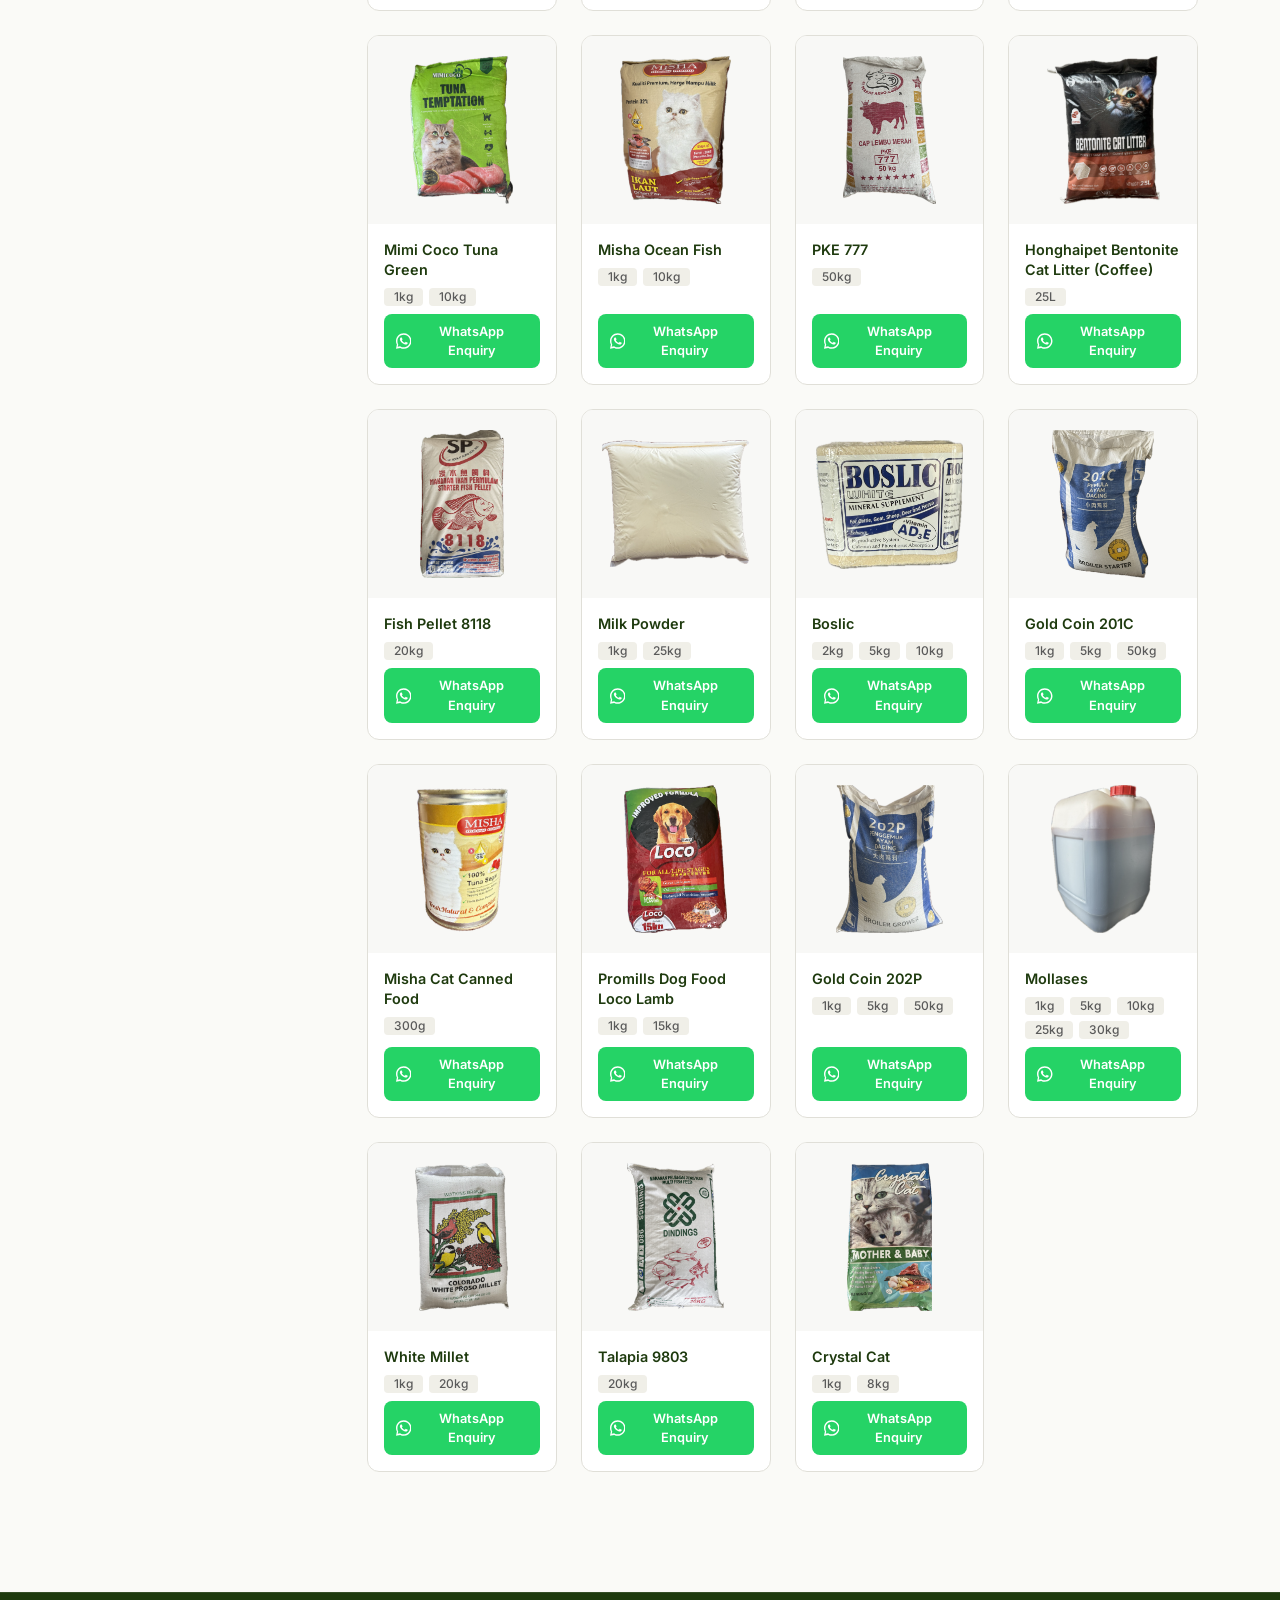
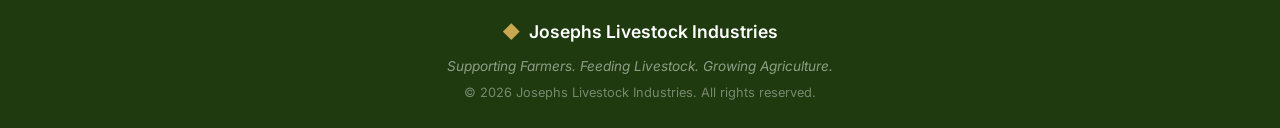
==== commit fb8e3c3b: "Add Google Analytics" ====
--- a/product.html
+++ b/product.html
@@ -15,6 +15,16 @@
   <link rel="preconnect" href="https://fonts.gstatic.com" crossorigin>
   <link href="https://fonts.googleapis.com/css2?family=Inter:wght@400;500;600;700&family=Playfair+Display:wght@600;700&display=swap" rel="stylesheet">
   <link rel="stylesheet" href="css/styles.css?v=1.0.2">
+
+  <!-- Google tag (gtag.js) -->
+  <script async src="https://www.googletagmanager.com/gtag/js?id=G-YT3N3Q79E0"></script>
+  <script>
+    window.dataLayer = window.dataLayer || [];
+    function gtag(){dataLayer.push(arguments);}
+    gtag('js', new Date());
+    gtag('config', 'G-YT3N3Q79E0');
+  </script>
+
 </head>
 <body>
 
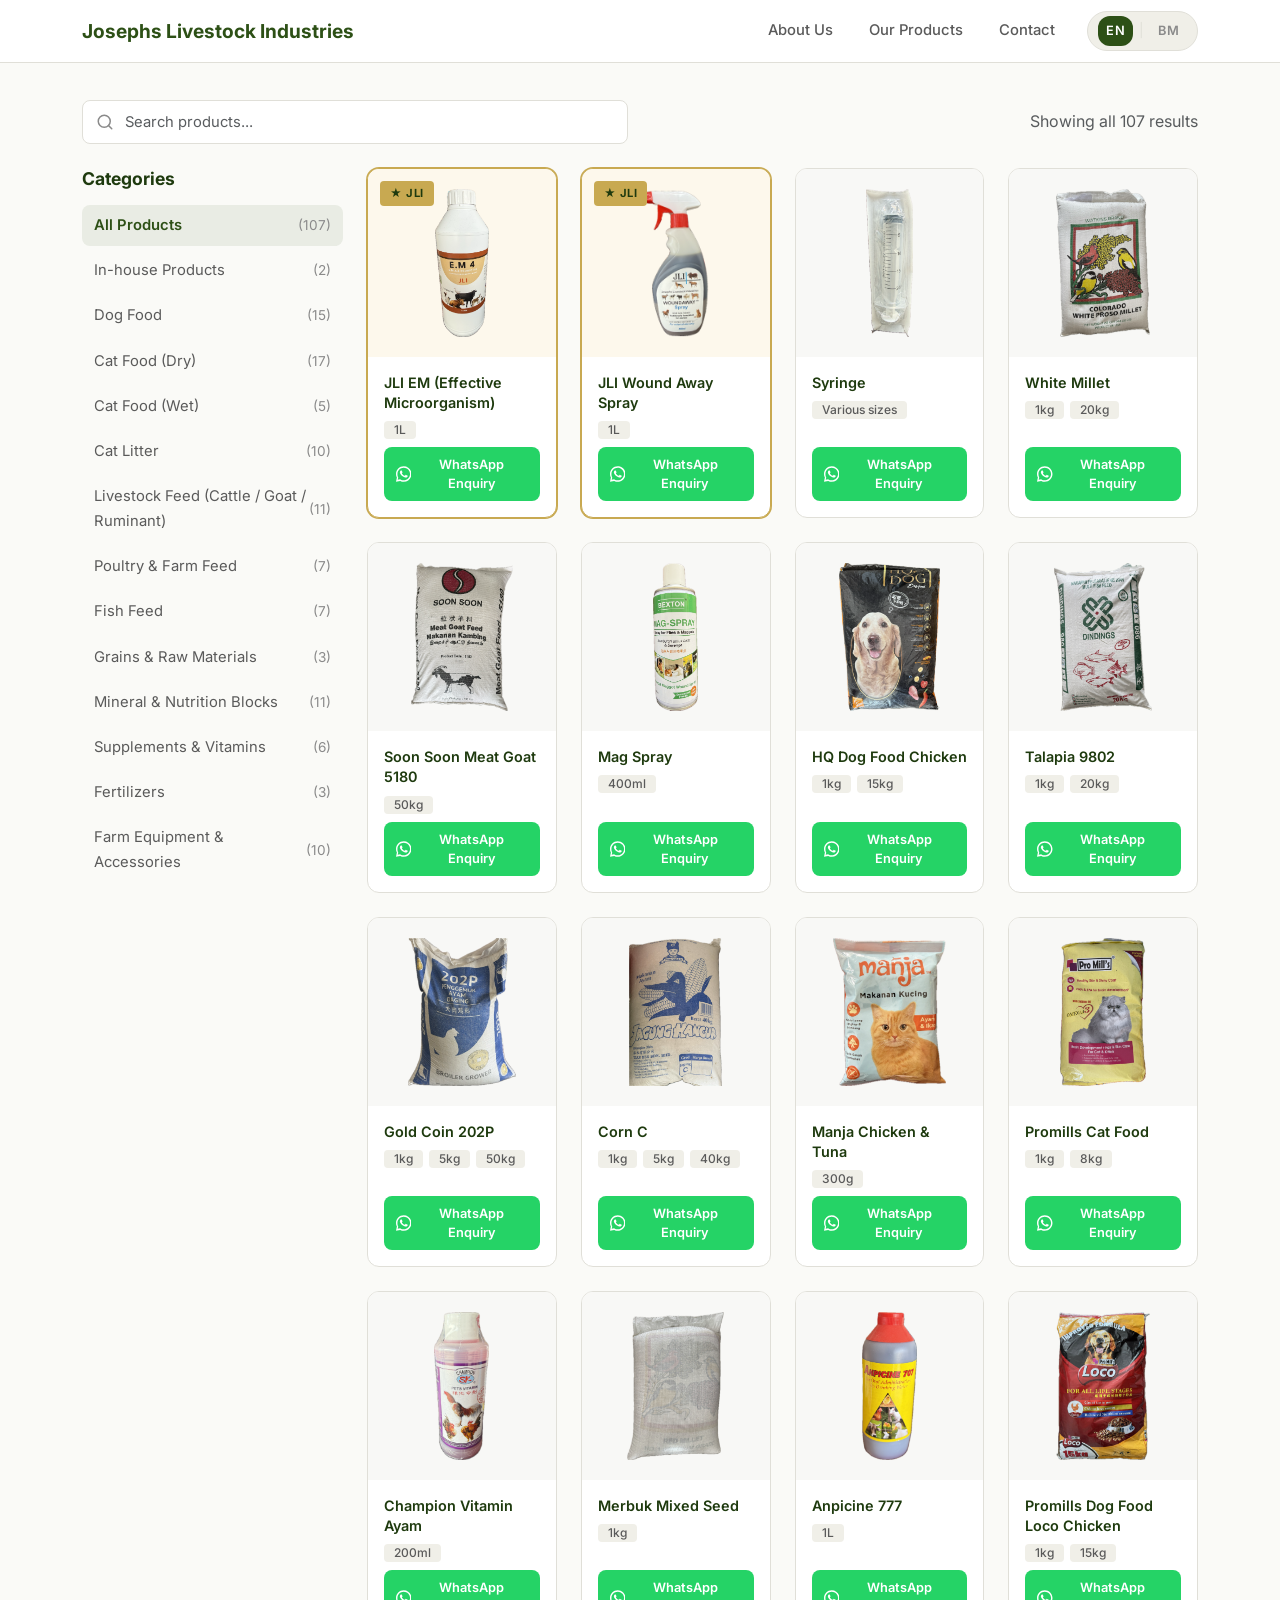
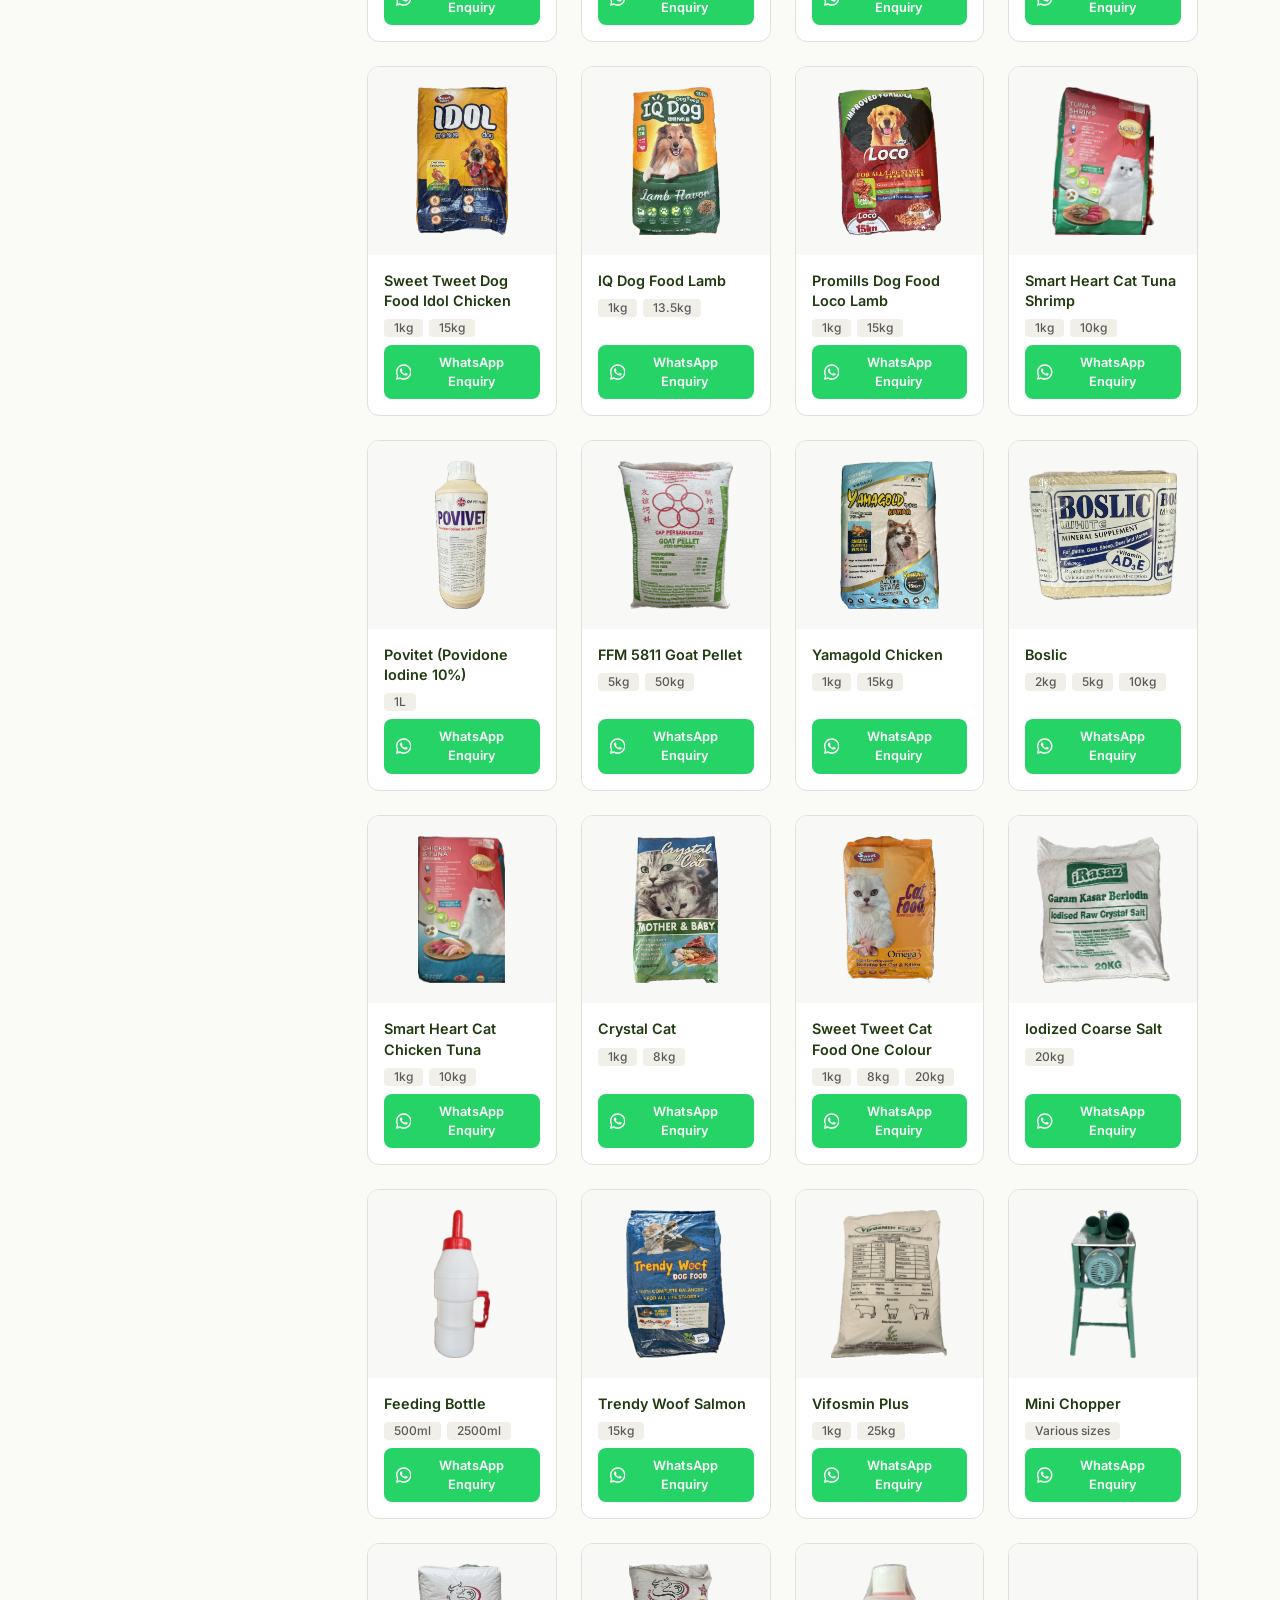
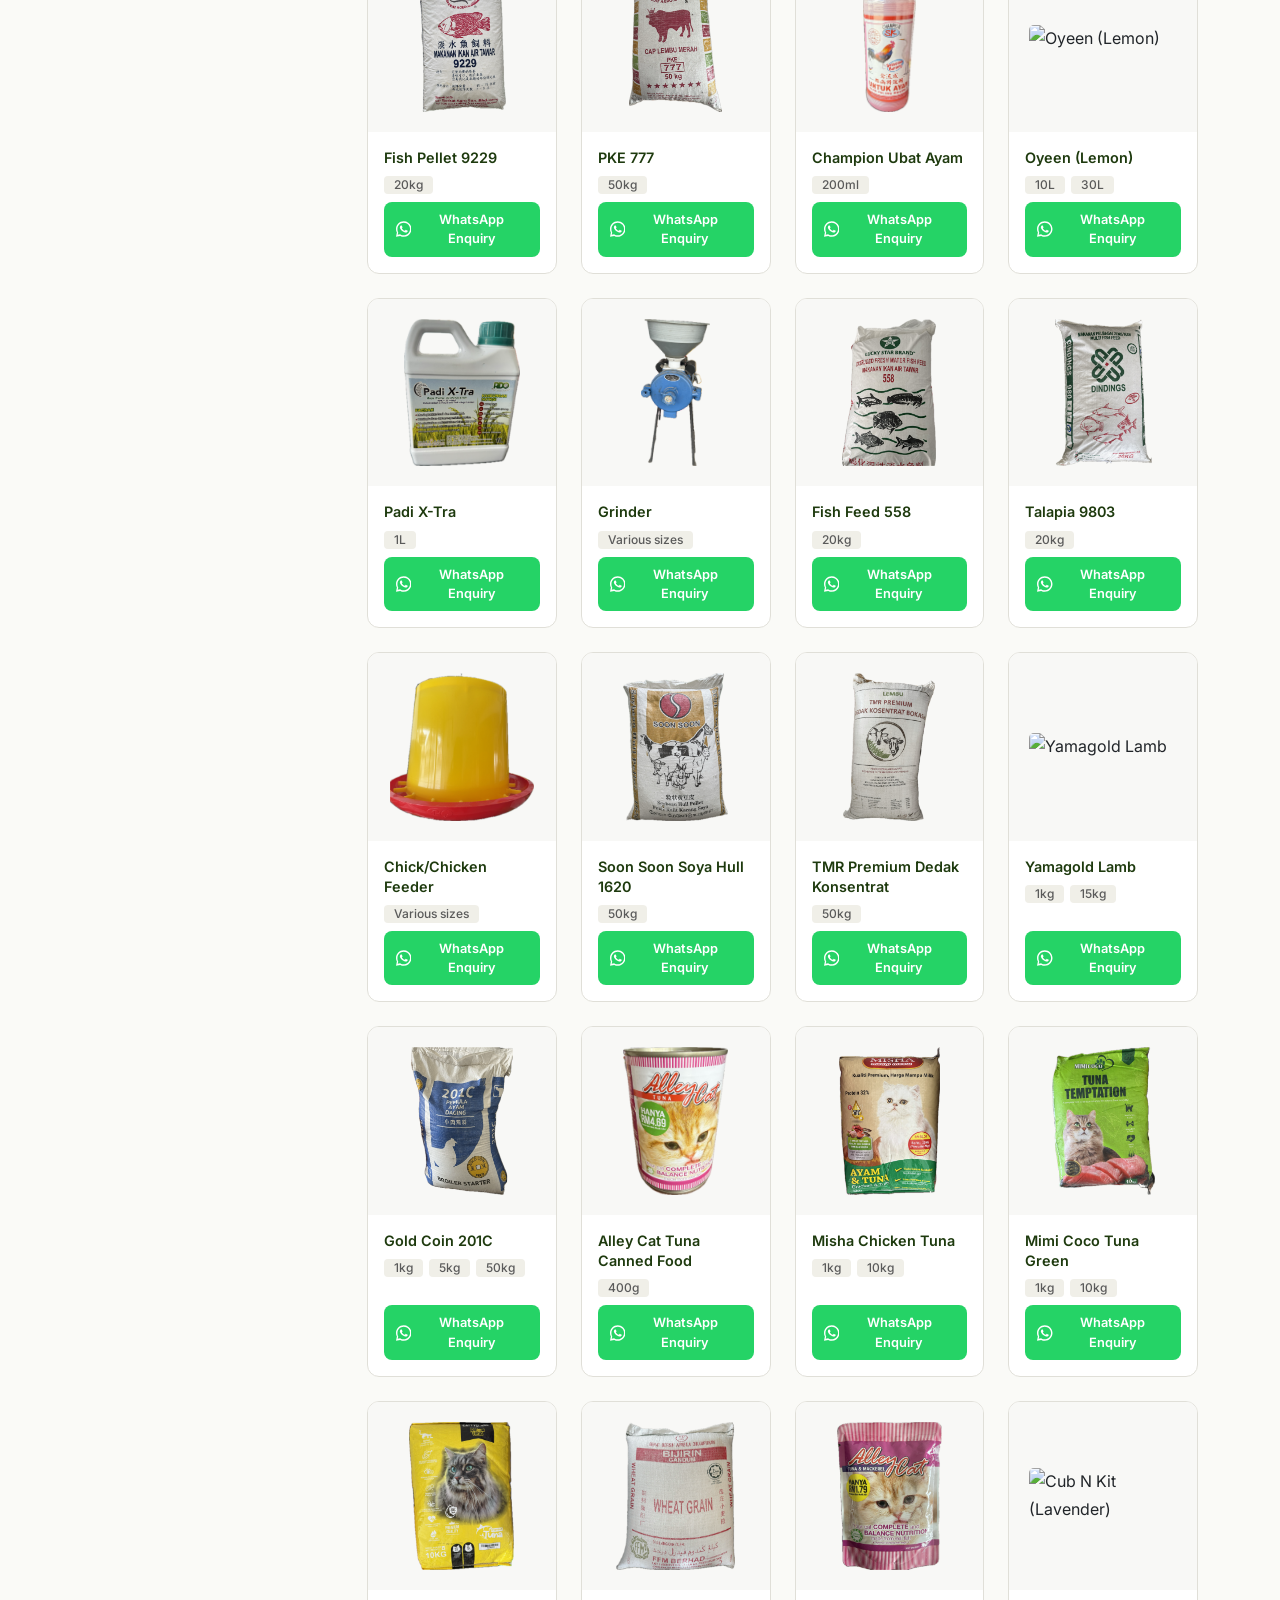
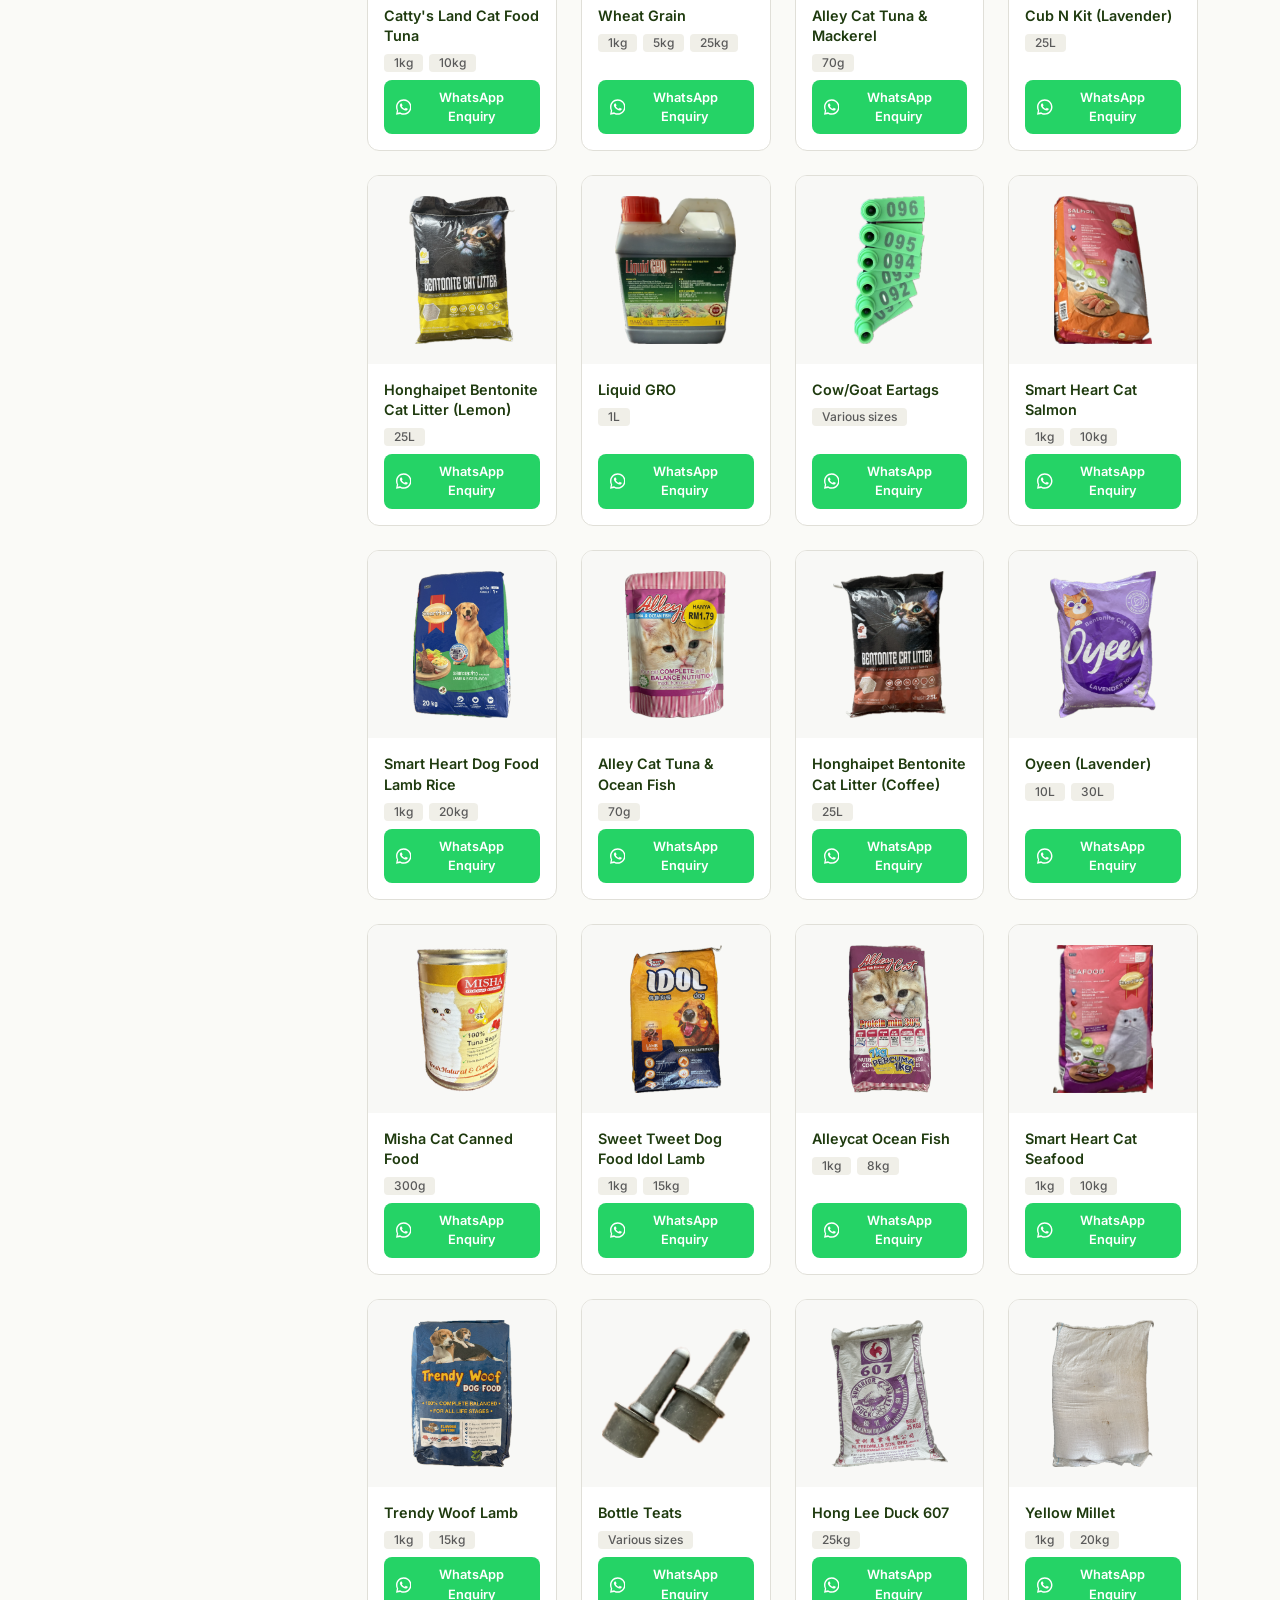
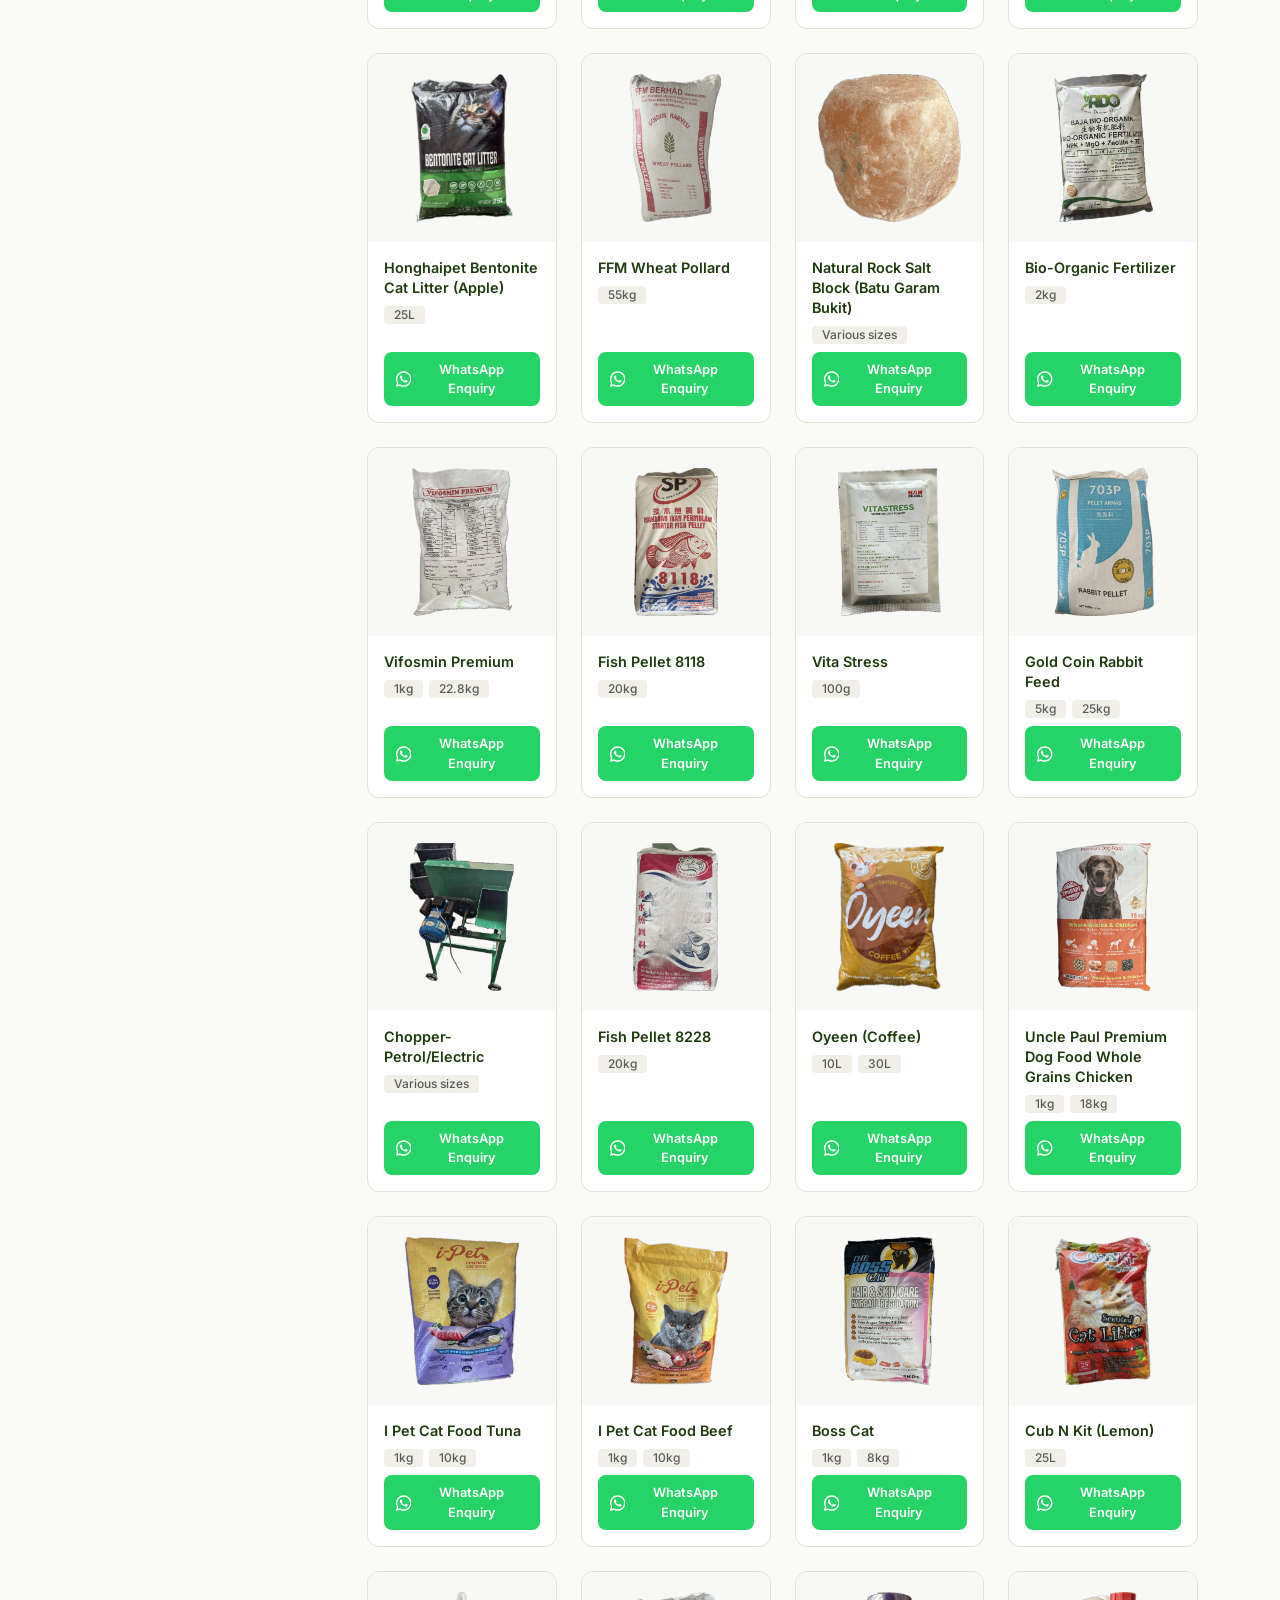
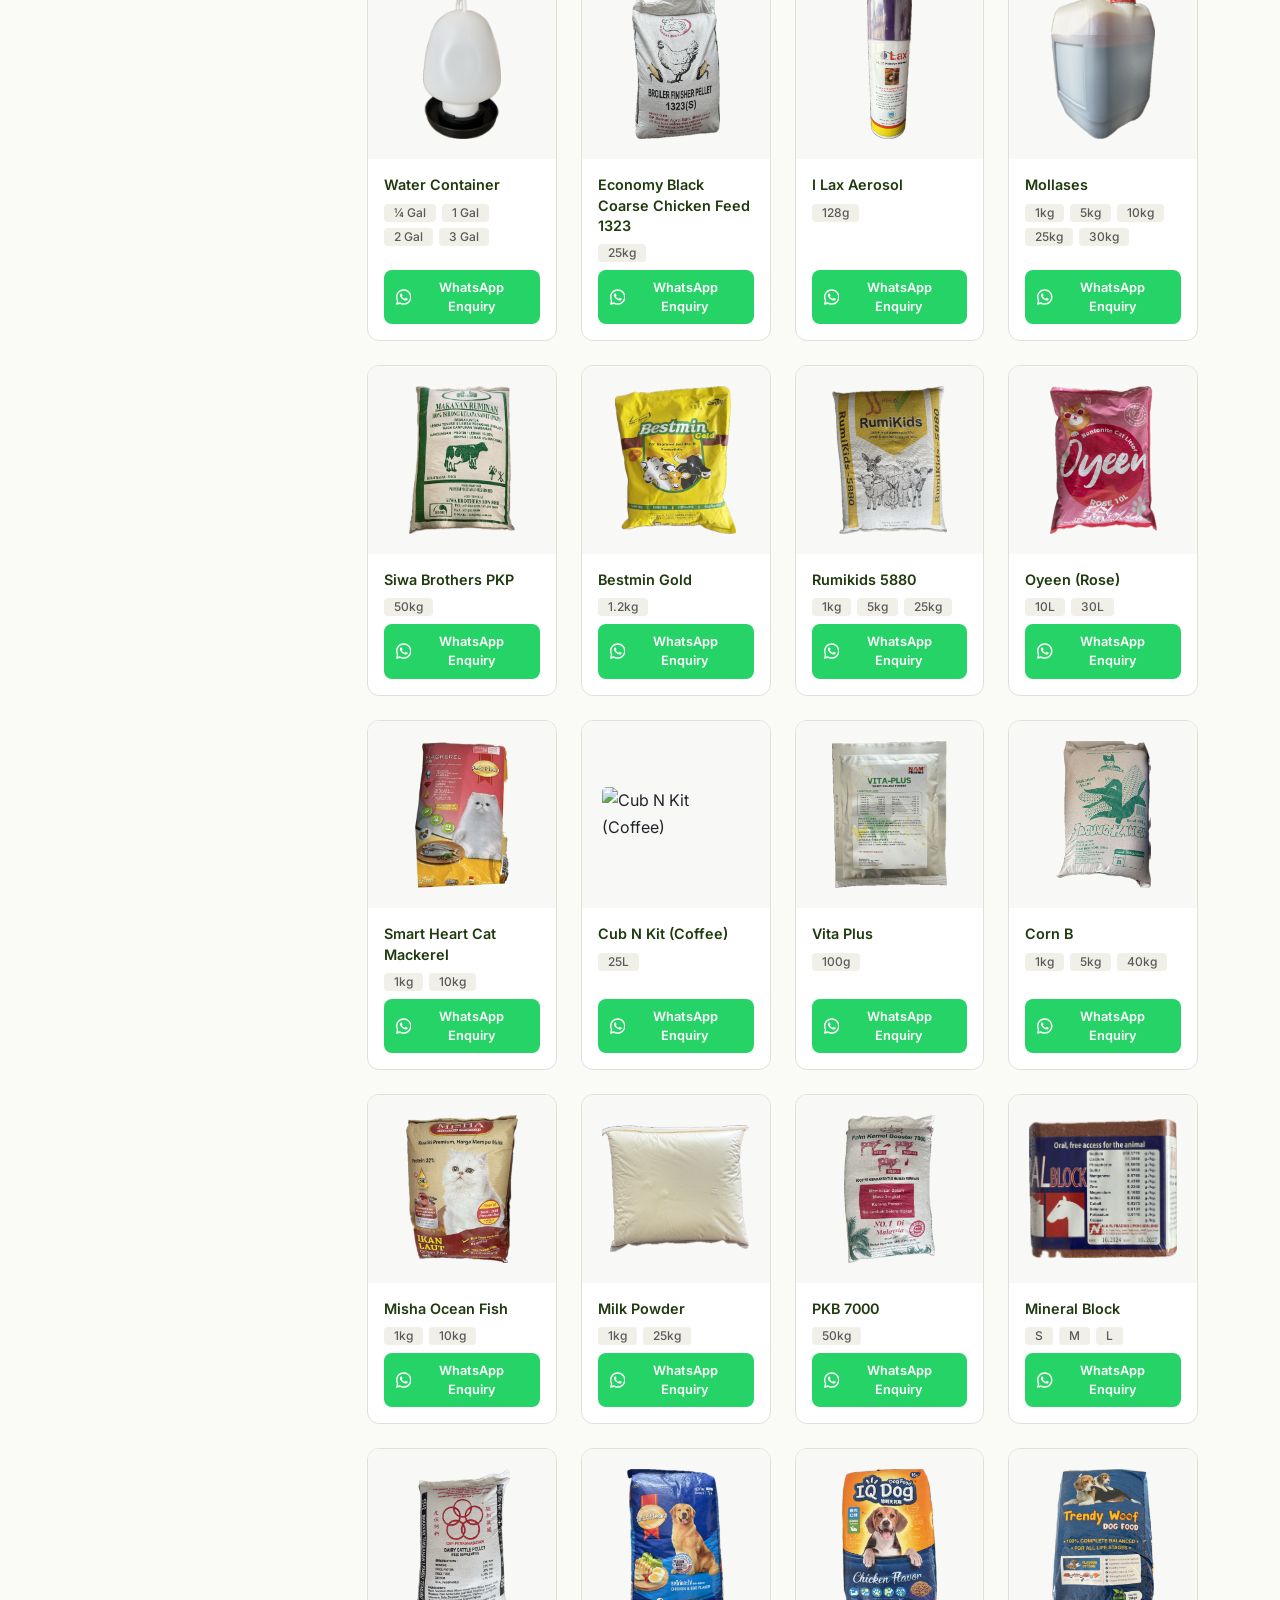
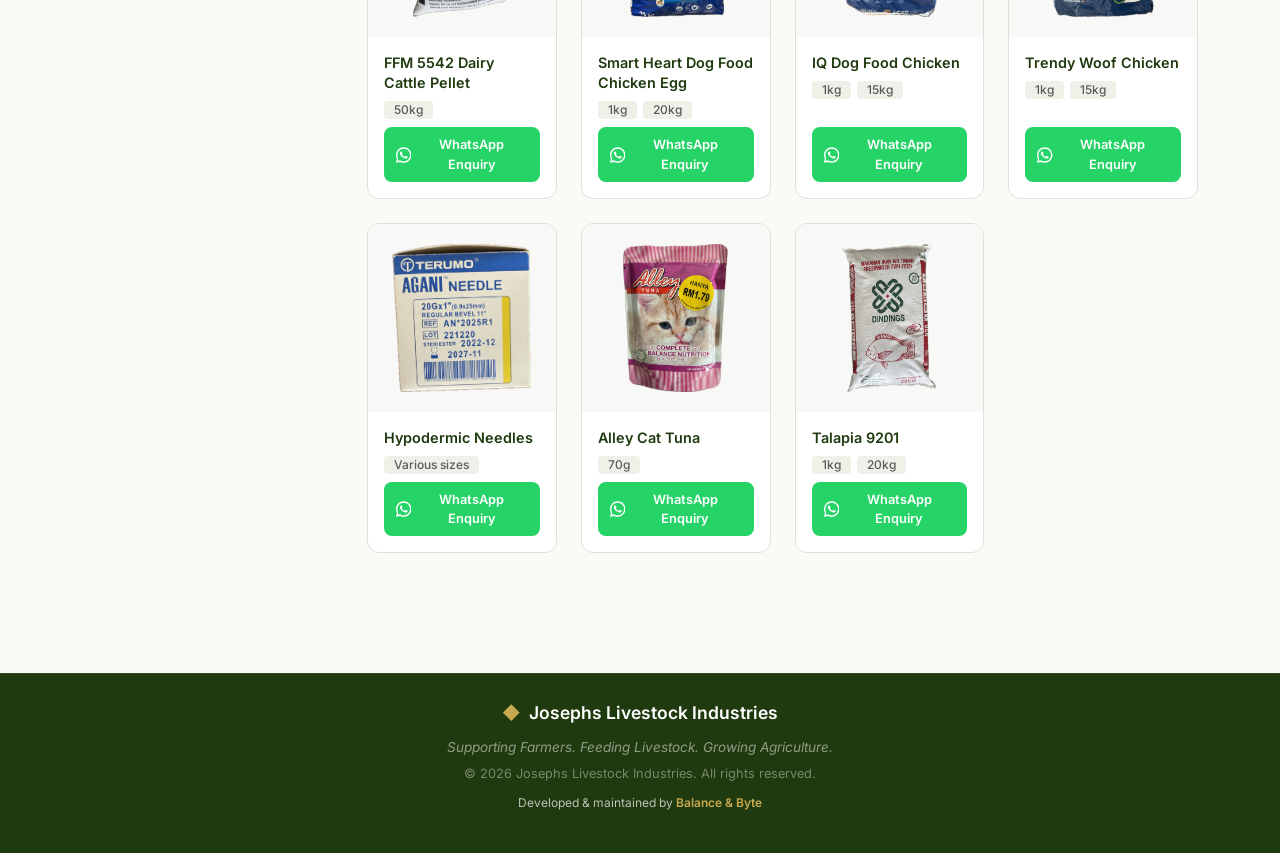
==== commit 7fa67ce0: "Minor update" ====
--- a/product.html
+++ b/product.html
@@ -14,7 +14,7 @@
   <link rel="preconnect" href="https://fonts.googleapis.com">
   <link rel="preconnect" href="https://fonts.gstatic.com" crossorigin>
   <link href="https://fonts.googleapis.com/css2?family=Inter:wght@400;500;600;700&family=Playfair+Display:wght@600;700&display=swap" rel="stylesheet">
-  <link rel="stylesheet" href="css/styles.css?v=1.0.2">
+  <link rel="stylesheet" href="css/styles.css?v=1.0.3">
 
   <!-- Google tag (gtag.js) -->
   <script async src="https://www.googletagmanager.com/gtag/js?id=G-YT3N3Q79E0"></script>
@@ -104,12 +104,13 @@
         <span>Josephs Livestock Industries</span>
       </div>
       <p class="jli-footer-tagline mb-1" data-i18n="hero.tagline">Supporting Farmers. Feeding Livestock. Growing Agriculture.</p>
-      <p class="jli-footer-copy mb-0">&copy; 2026 Josephs Livestock Industries. <span data-i18n="footer.rights">All rights reserved.</span></p>
+      <p class="jli-footer-copy mb-0">&copy; <span id="footerYear"></span> Josephs Livestock Industries. <span data-i18n="footer.rights">All rights reserved.</span></p>
+      <p class="jli-footer-dev mt-2">Developed &amp; maintained by <a href="https://www.balanceandbyte.com/" target="_blank" rel="noopener noreferrer">Balance &amp; Byte</a></p>
     </div>
   </footer>
 
   <script src="js/bootstrap.bundle.min.js"></script>
-  <script src="js/script.js?v=1.0.2"></script>
-  <script src="js/product.js?v=1.0.2"></script>
+  <script src="js/script.js?v=1.0.3"></script>
+  <script src="js/product.js?v=1.0.3"></script>
 </body>
 </html>
--- a/css/styles.css
+++ b/css/styles.css
@@ -364,6 +364,23 @@
   font-size: 0.8rem;
 }
 
+.jli-footer-dev {
+  color: rgba(255, 255, 255, 0.7);
+  font-size: 0.75rem;
+}
+
+.jli-footer-dev a {
+  color: var(--jli-accent);
+  text-decoration: none;
+  font-weight: 600;
+  transition: color 0.3s ease;
+}
+
+.jli-footer-dev a:hover {
+  color: var(--jli-accent-light);
+  text-decoration: underline;
+}
+
 /* ─── Product Store ───────────────────────── */
 
 .jli-store {
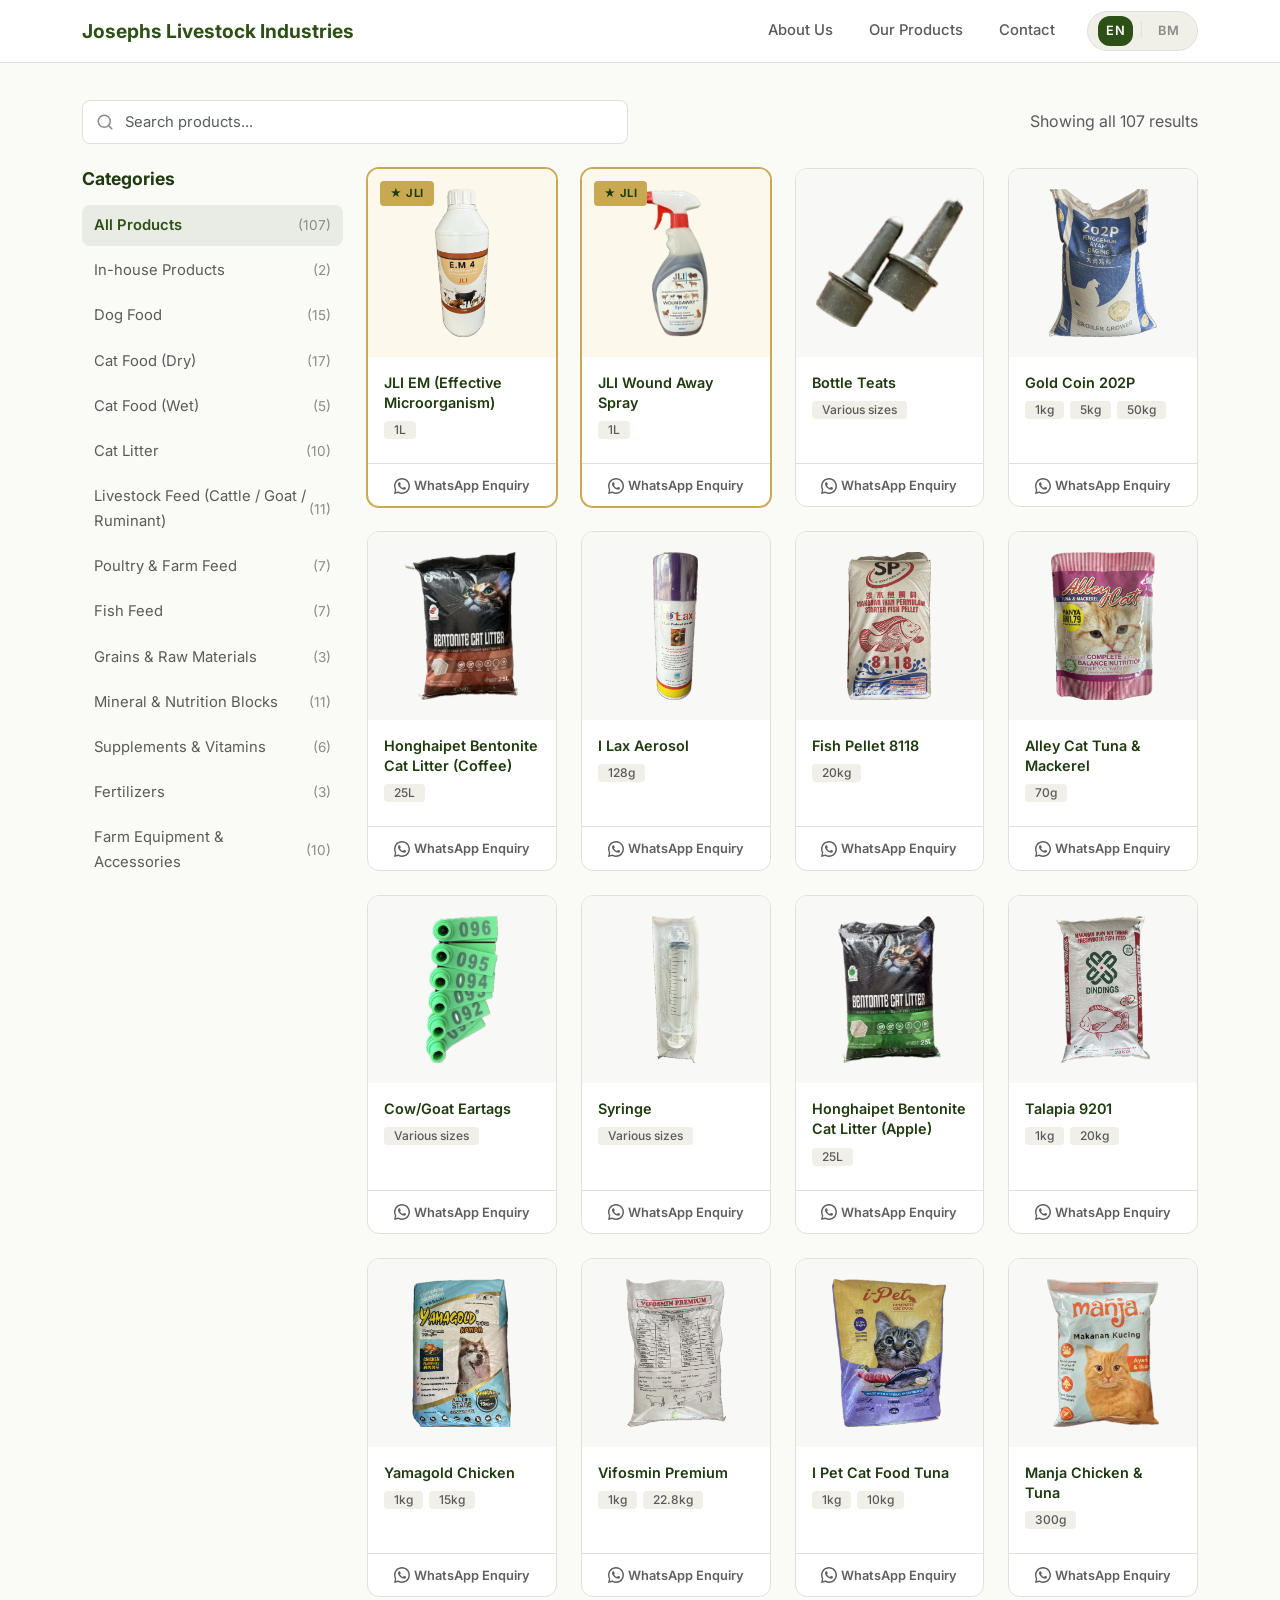
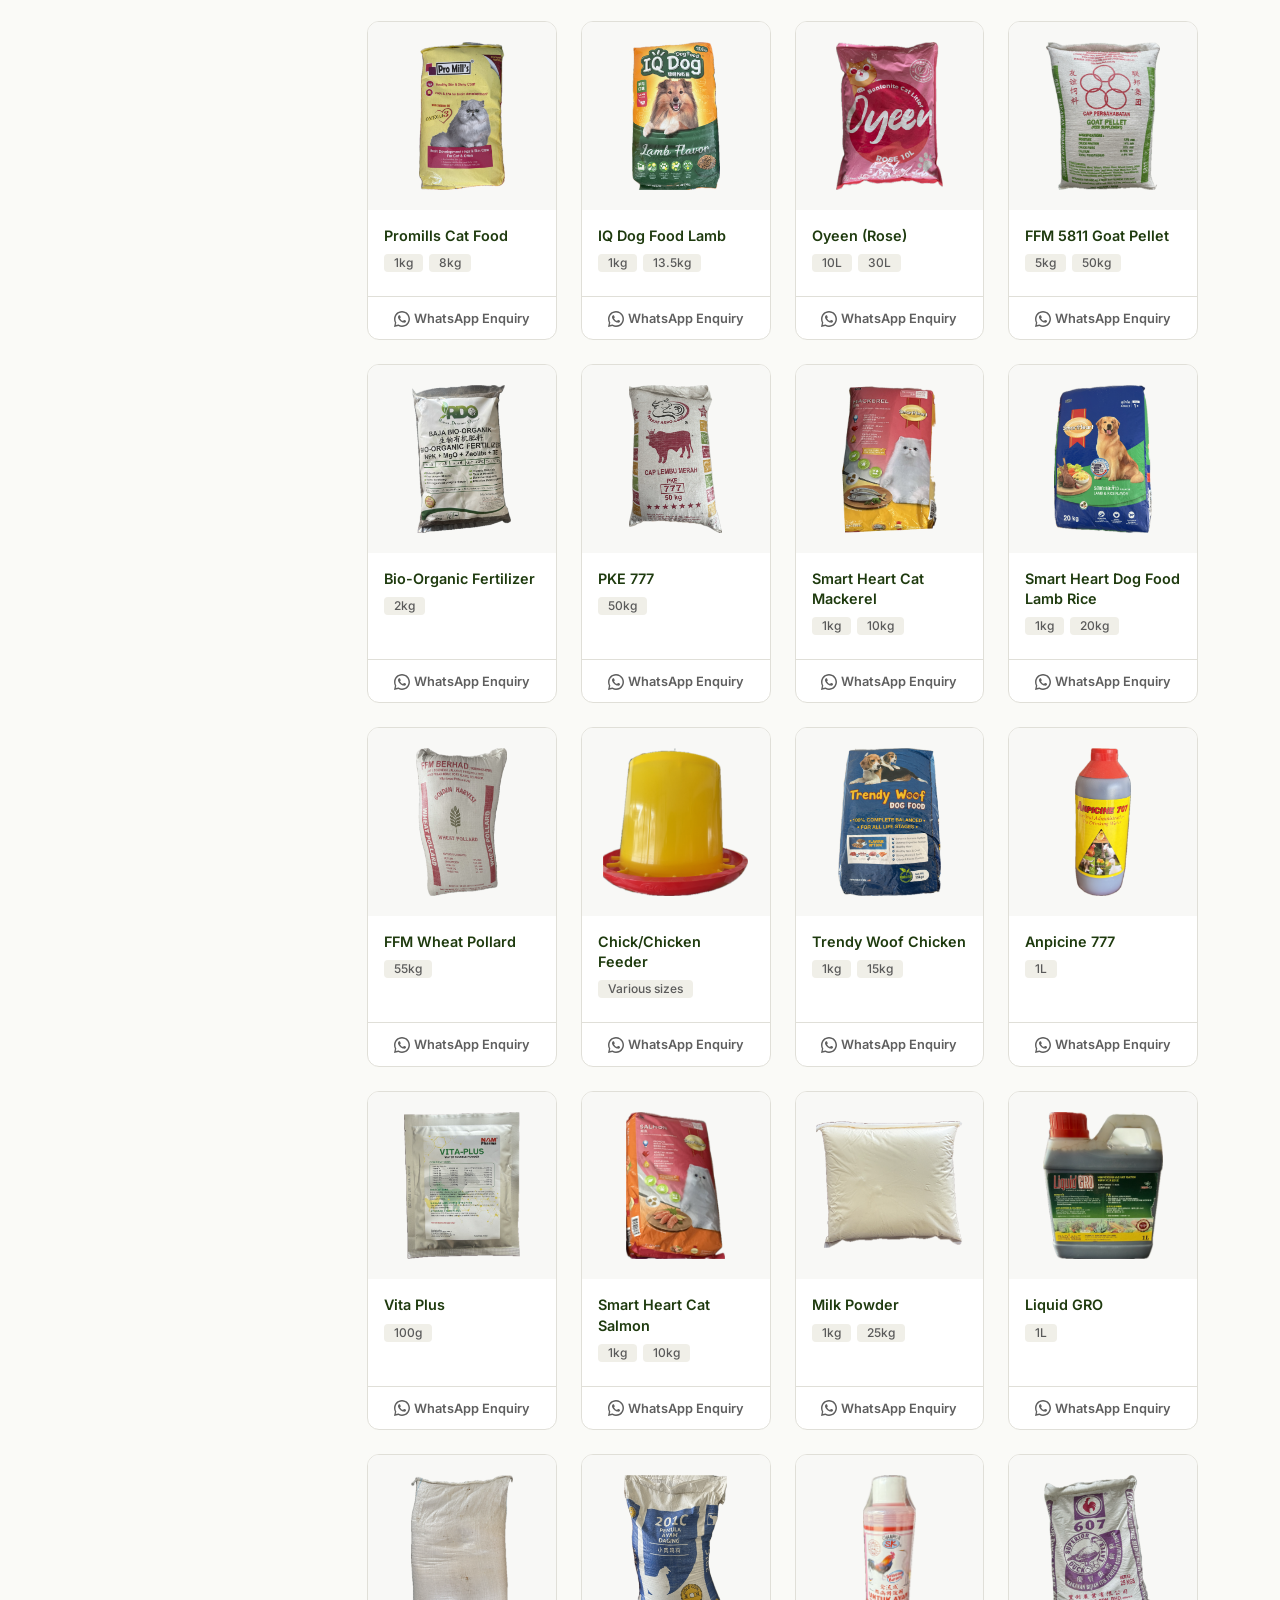
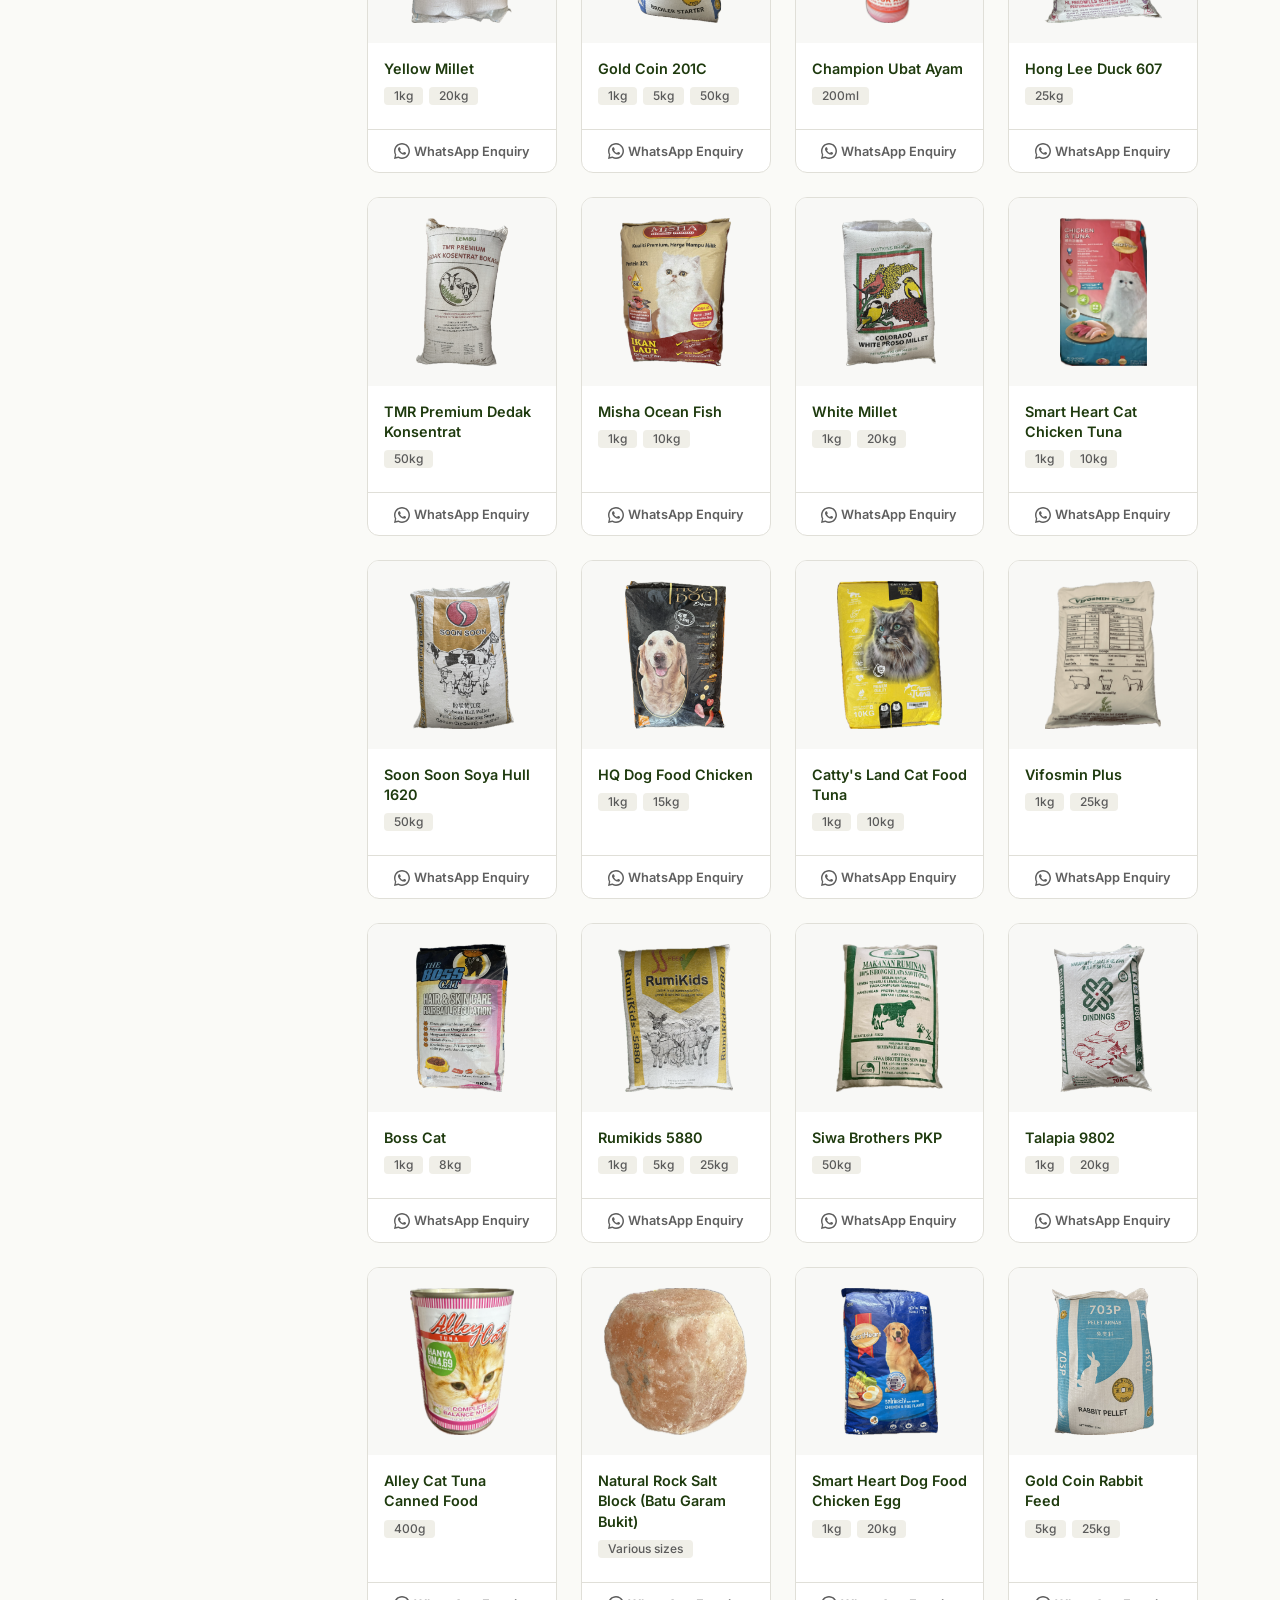
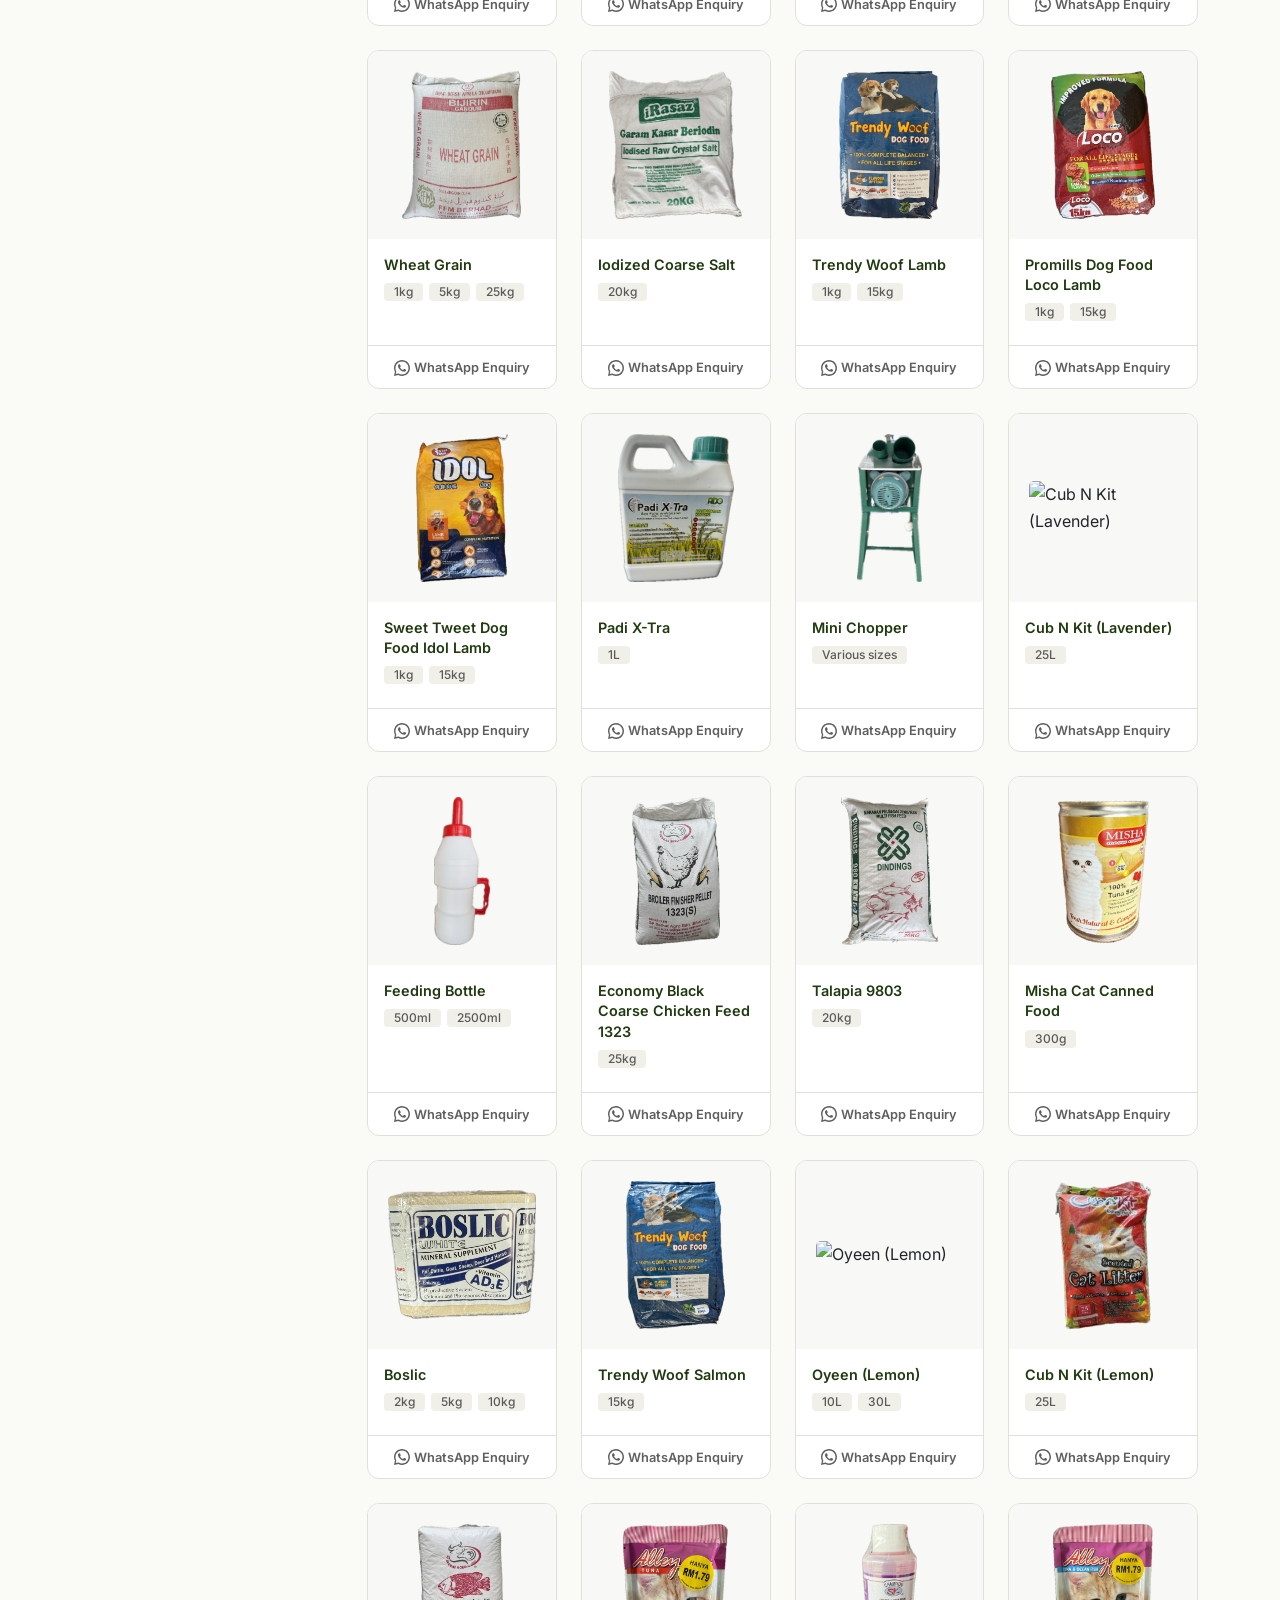
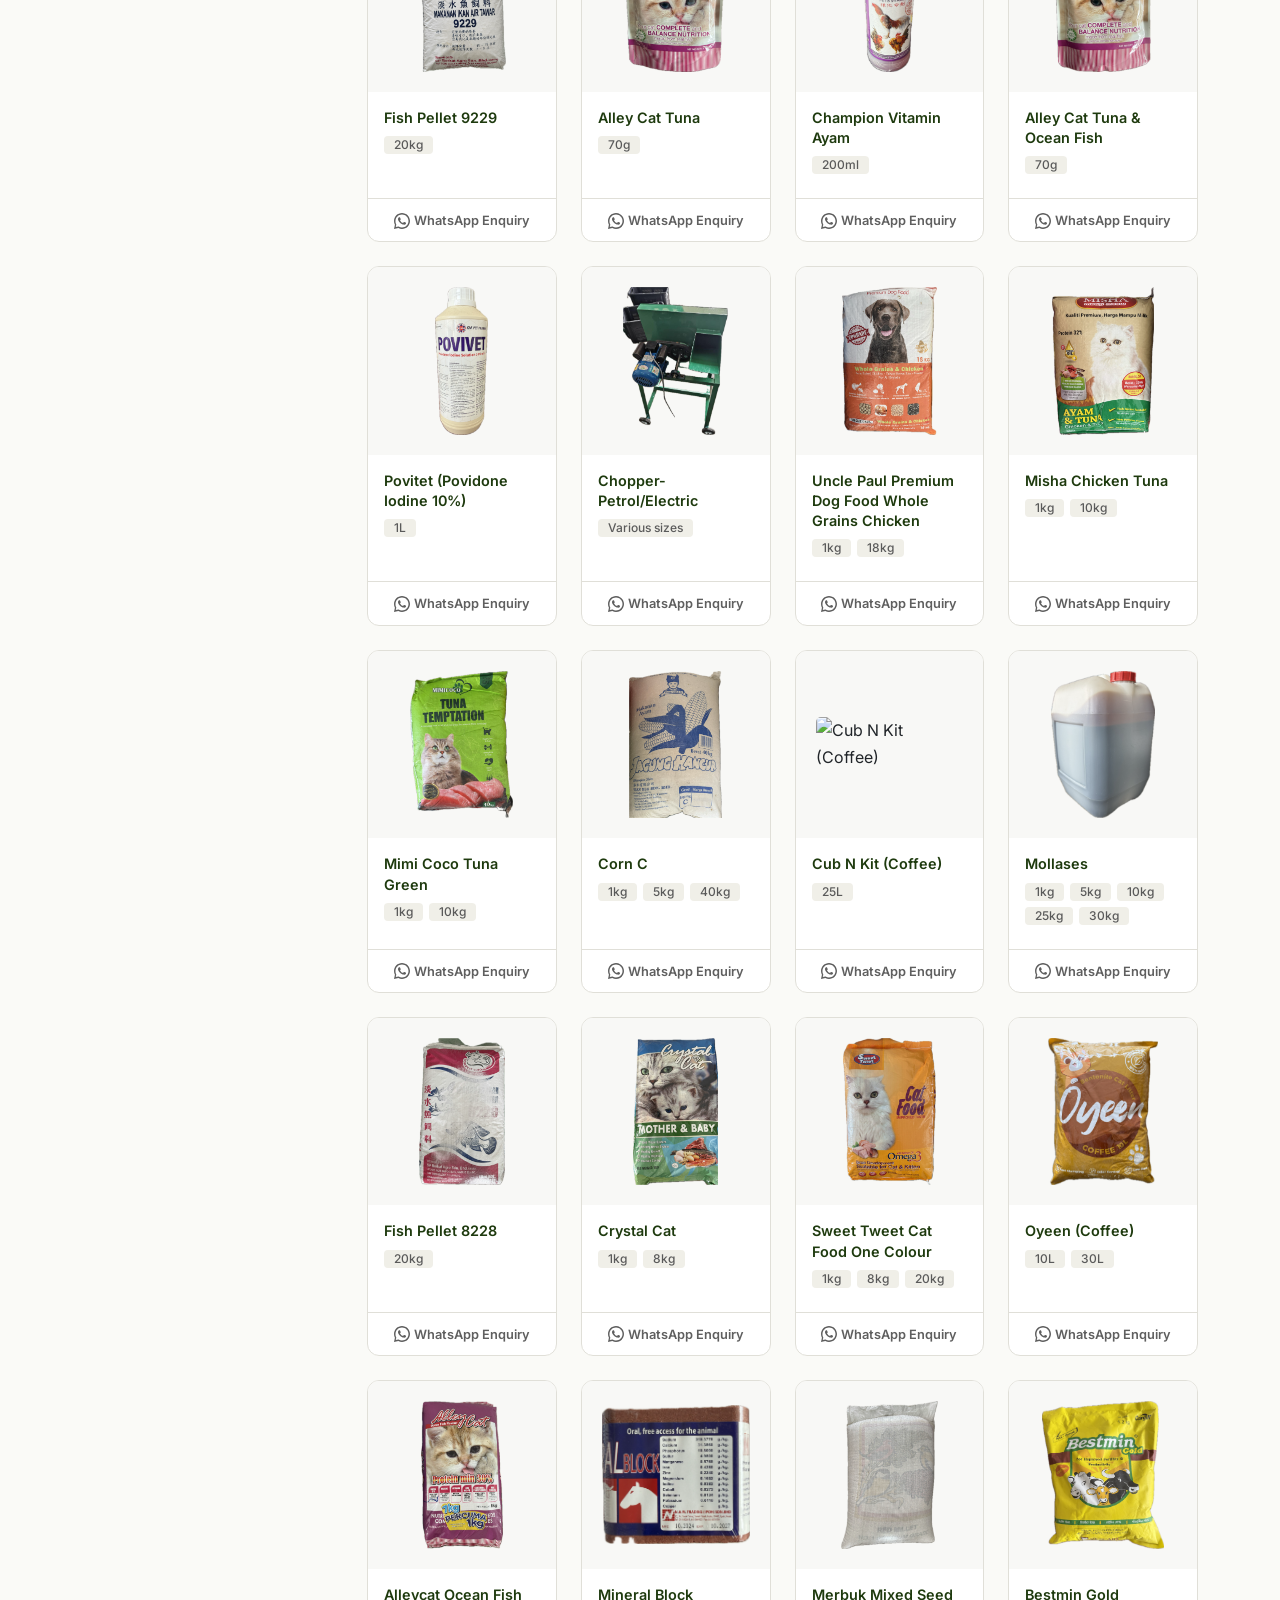
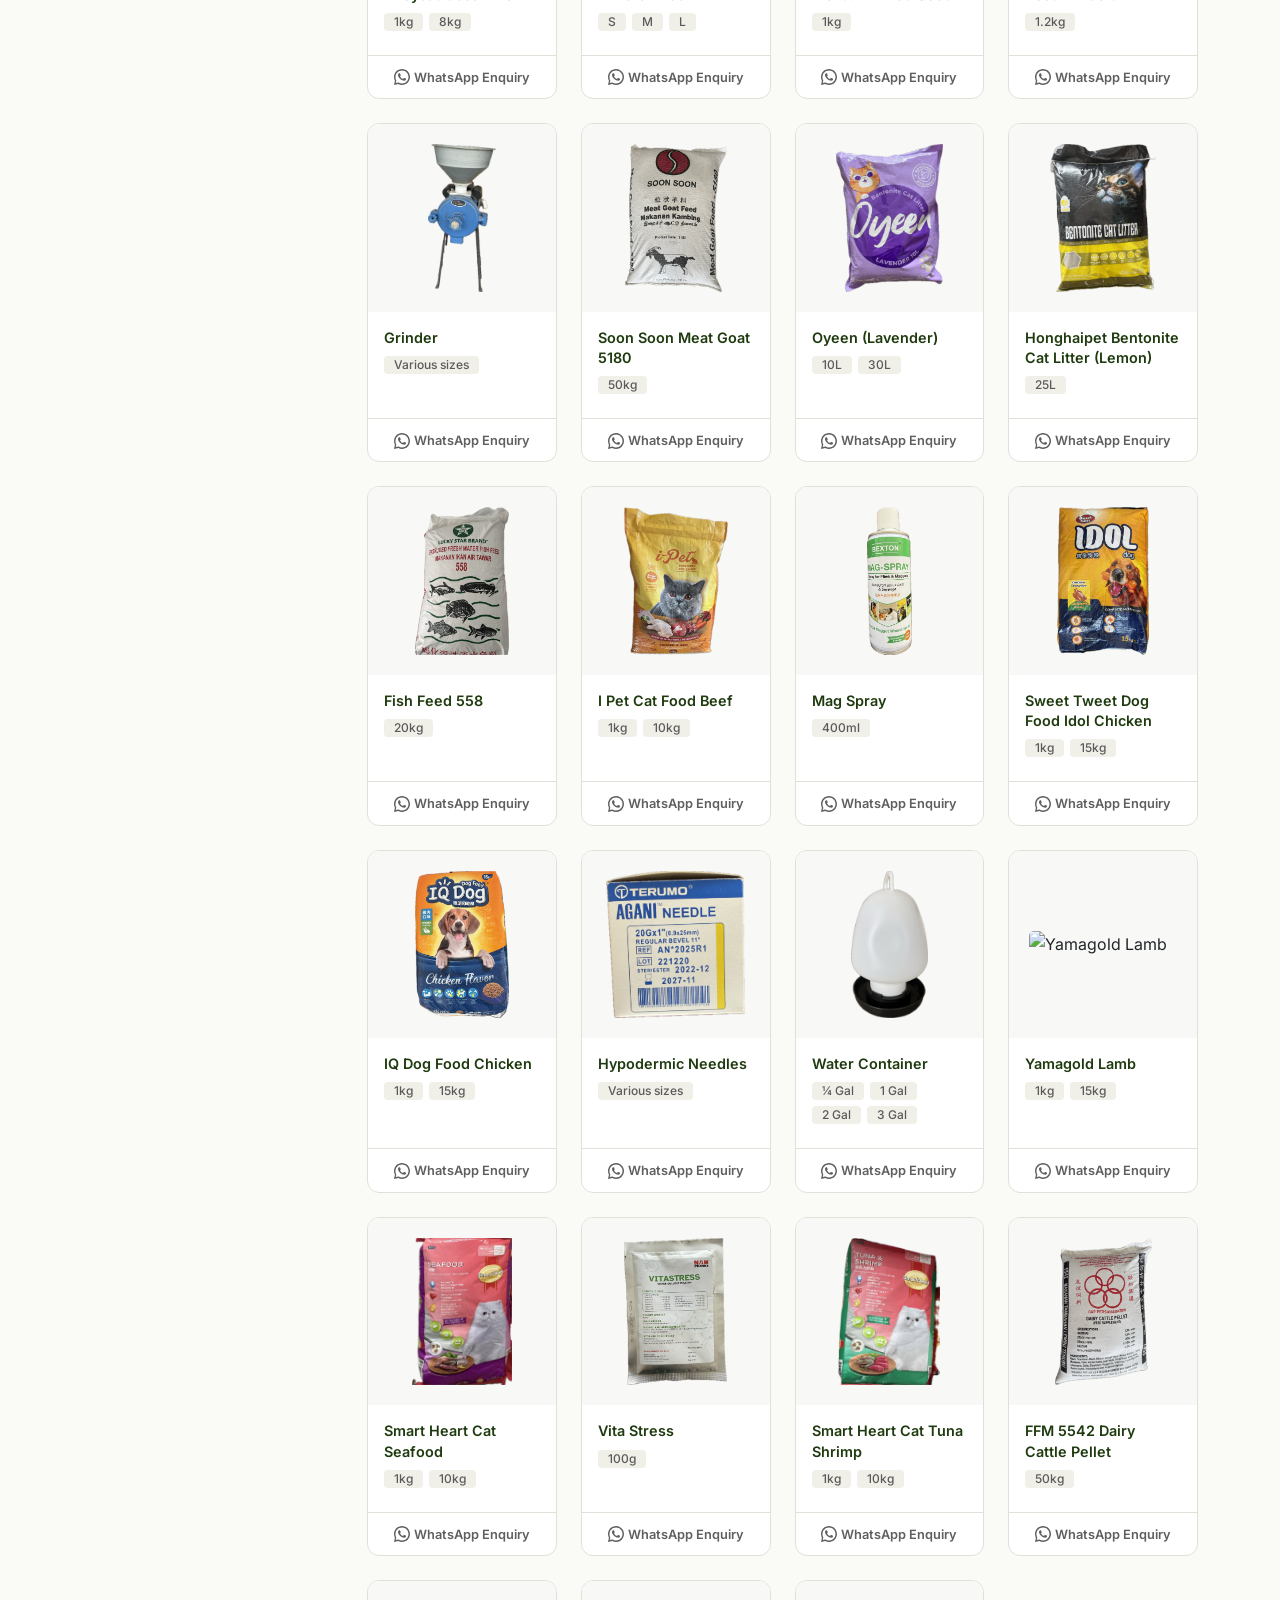
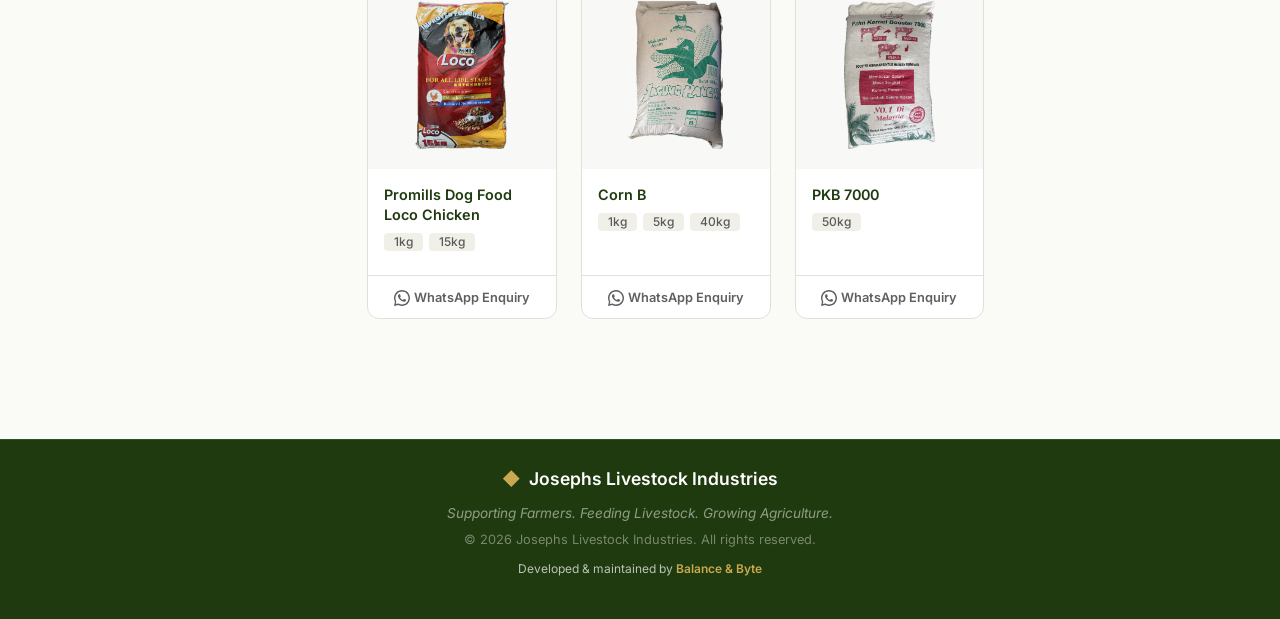
==== commit 71baee06: "Product card UI change" ====
--- a/product.html
+++ b/product.html
@@ -14,7 +14,7 @@
   <link rel="preconnect" href="https://fonts.googleapis.com">
   <link rel="preconnect" href="https://fonts.gstatic.com" crossorigin>
   <link href="https://fonts.googleapis.com/css2?family=Inter:wght@400;500;600;700&family=Playfair+Display:wght@600;700&display=swap" rel="stylesheet">
-  <link rel="stylesheet" href="css/styles.css?v=1.0.3">
+  <link rel="stylesheet" href="css/styles.css?v=1.0.4">
 
   <!-- Google tag (gtag.js) -->
   <script async src="https://www.googletagmanager.com/gtag/js?id=G-YT3N3Q79E0"></script>
@@ -110,7 +110,7 @@
   </footer>
 
   <script src="js/bootstrap.bundle.min.js"></script>
-  <script src="js/script.js?v=1.0.3"></script>
-  <script src="js/product.js?v=1.0.3"></script>
+  <script src="js/script.js?v=1.0.4"></script>
+  <script src="js/product.js?v=1.0.4"></script>
 </body>
 </html>
--- a/css/styles.css
+++ b/css/styles.css
@@ -554,24 +554,31 @@
 }
 
 .jli-btn-whatsapp {
-  background-color: #25d366;
-  color: #fff;
+  background-color: transparent;
+  color: #5f5f5f;
   font-weight: 600;
   font-size: 0.8rem;
   border: none;
-  border-radius: 8px;
-  padding: 8px 12px;
+  border-top: 1px solid var(--jli-border);
+  border-radius: 0 0 12px 12px;
+  padding: 12px 16px;
   transition: all var(--jli-transition);
   display: inline-flex;
   align-items: center;
   justify-content: center;
-}
-
-.jli-btn-whatsapp:hover {
+  margin: 0 -1px -1px;
+  width: calc(100% + 2px);
+}
+
+.jli-product-card:hover .jli-btn-whatsapp {
+  background-color: #25d366;
+  color: #fff;
+  border-color: #25d366;
+}
+
+.jli-product-card:hover .jli-btn-whatsapp:hover {
   background-color: #1fb855;
-  color: #fff;
-  transform: translateY(-1px);
-  box-shadow: 0 4px 12px rgba(37, 211, 102, 0.3);
+  border-color: #1fb855;
 }
 
 /* ─── Responsive ──────────────────────────── */
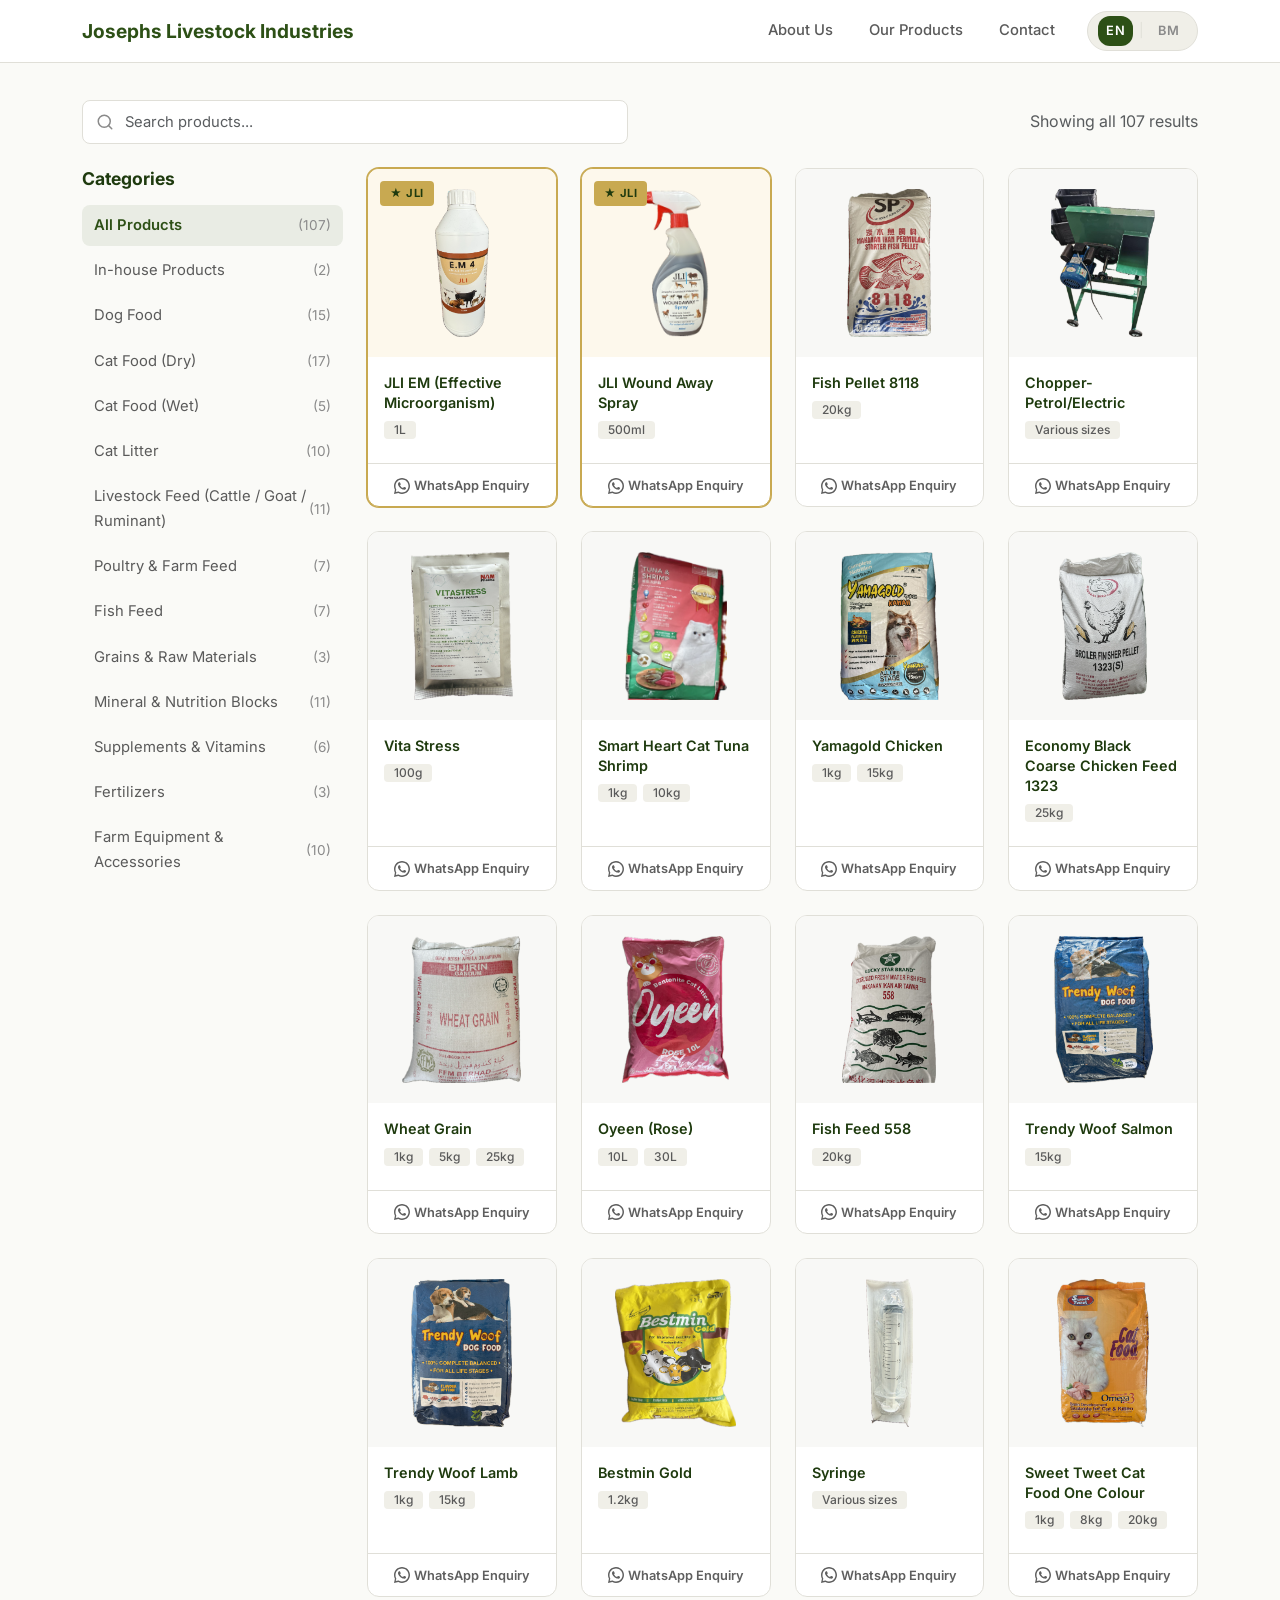
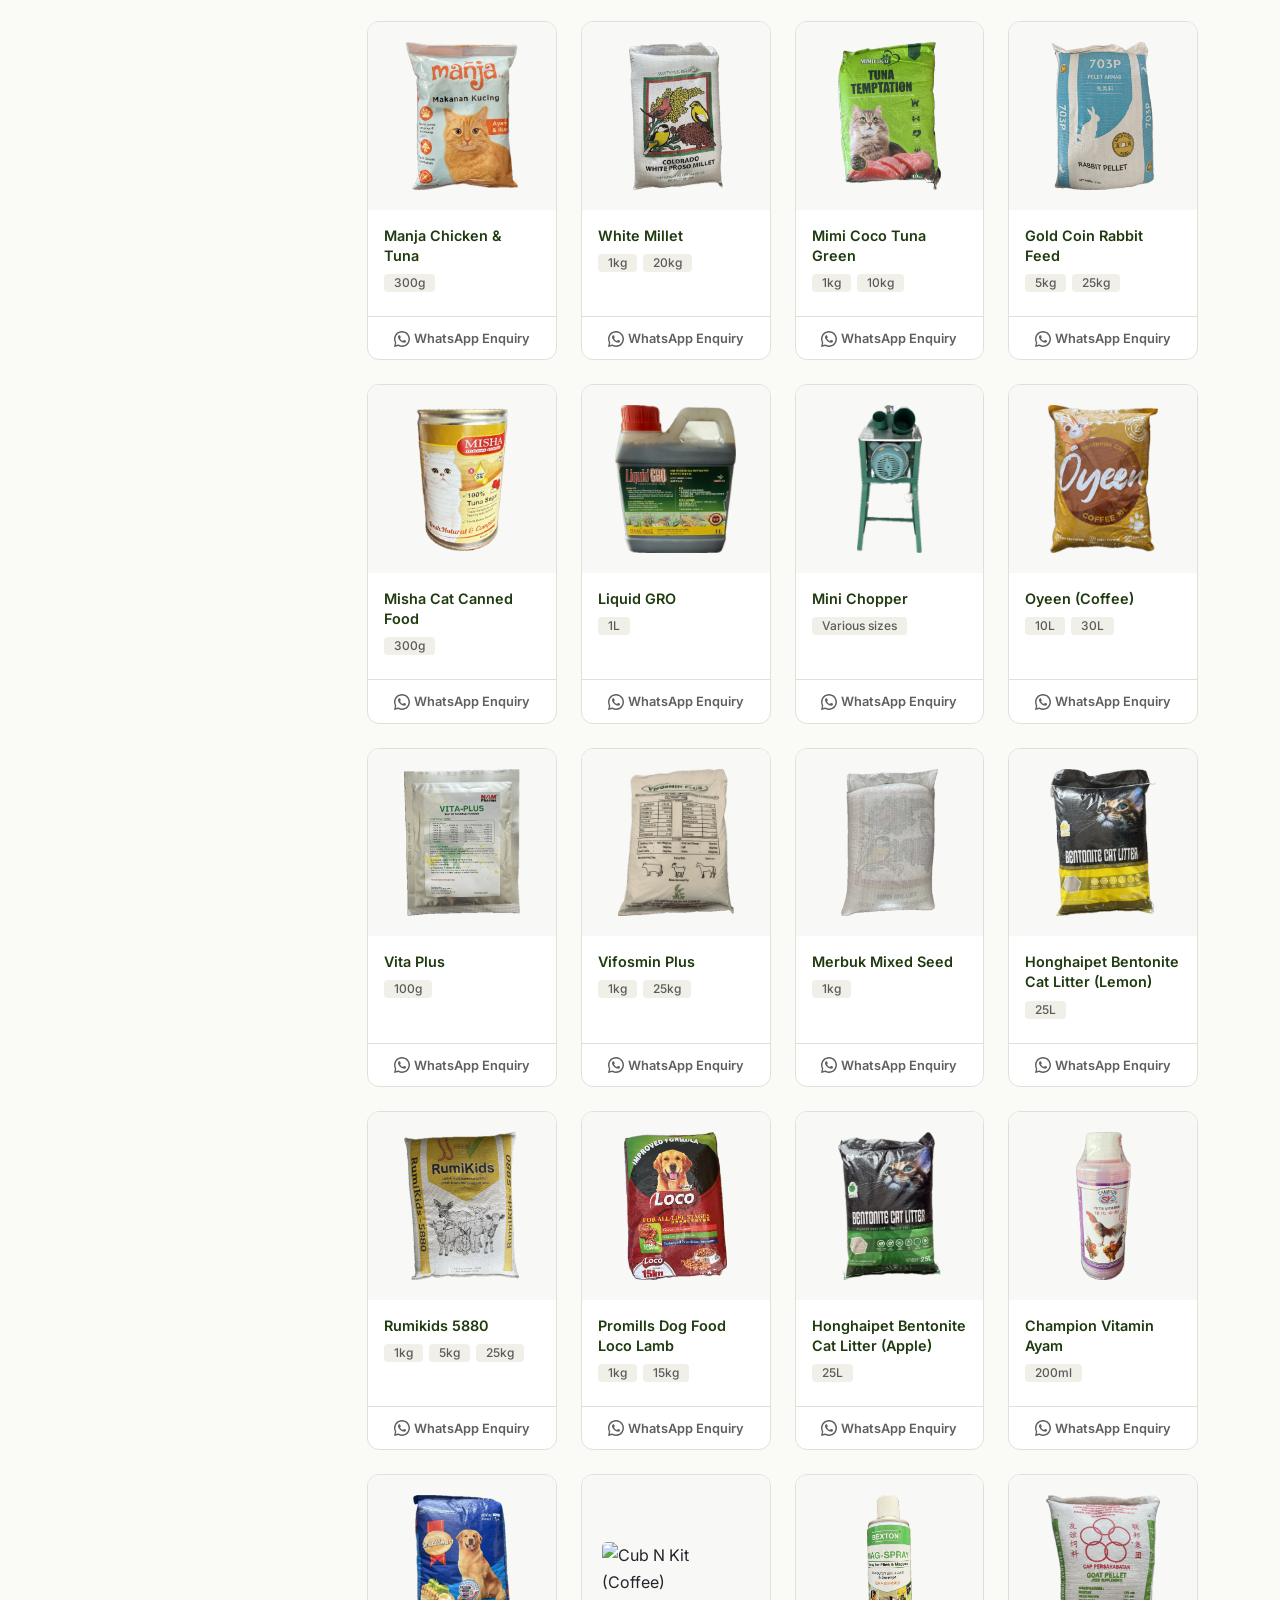
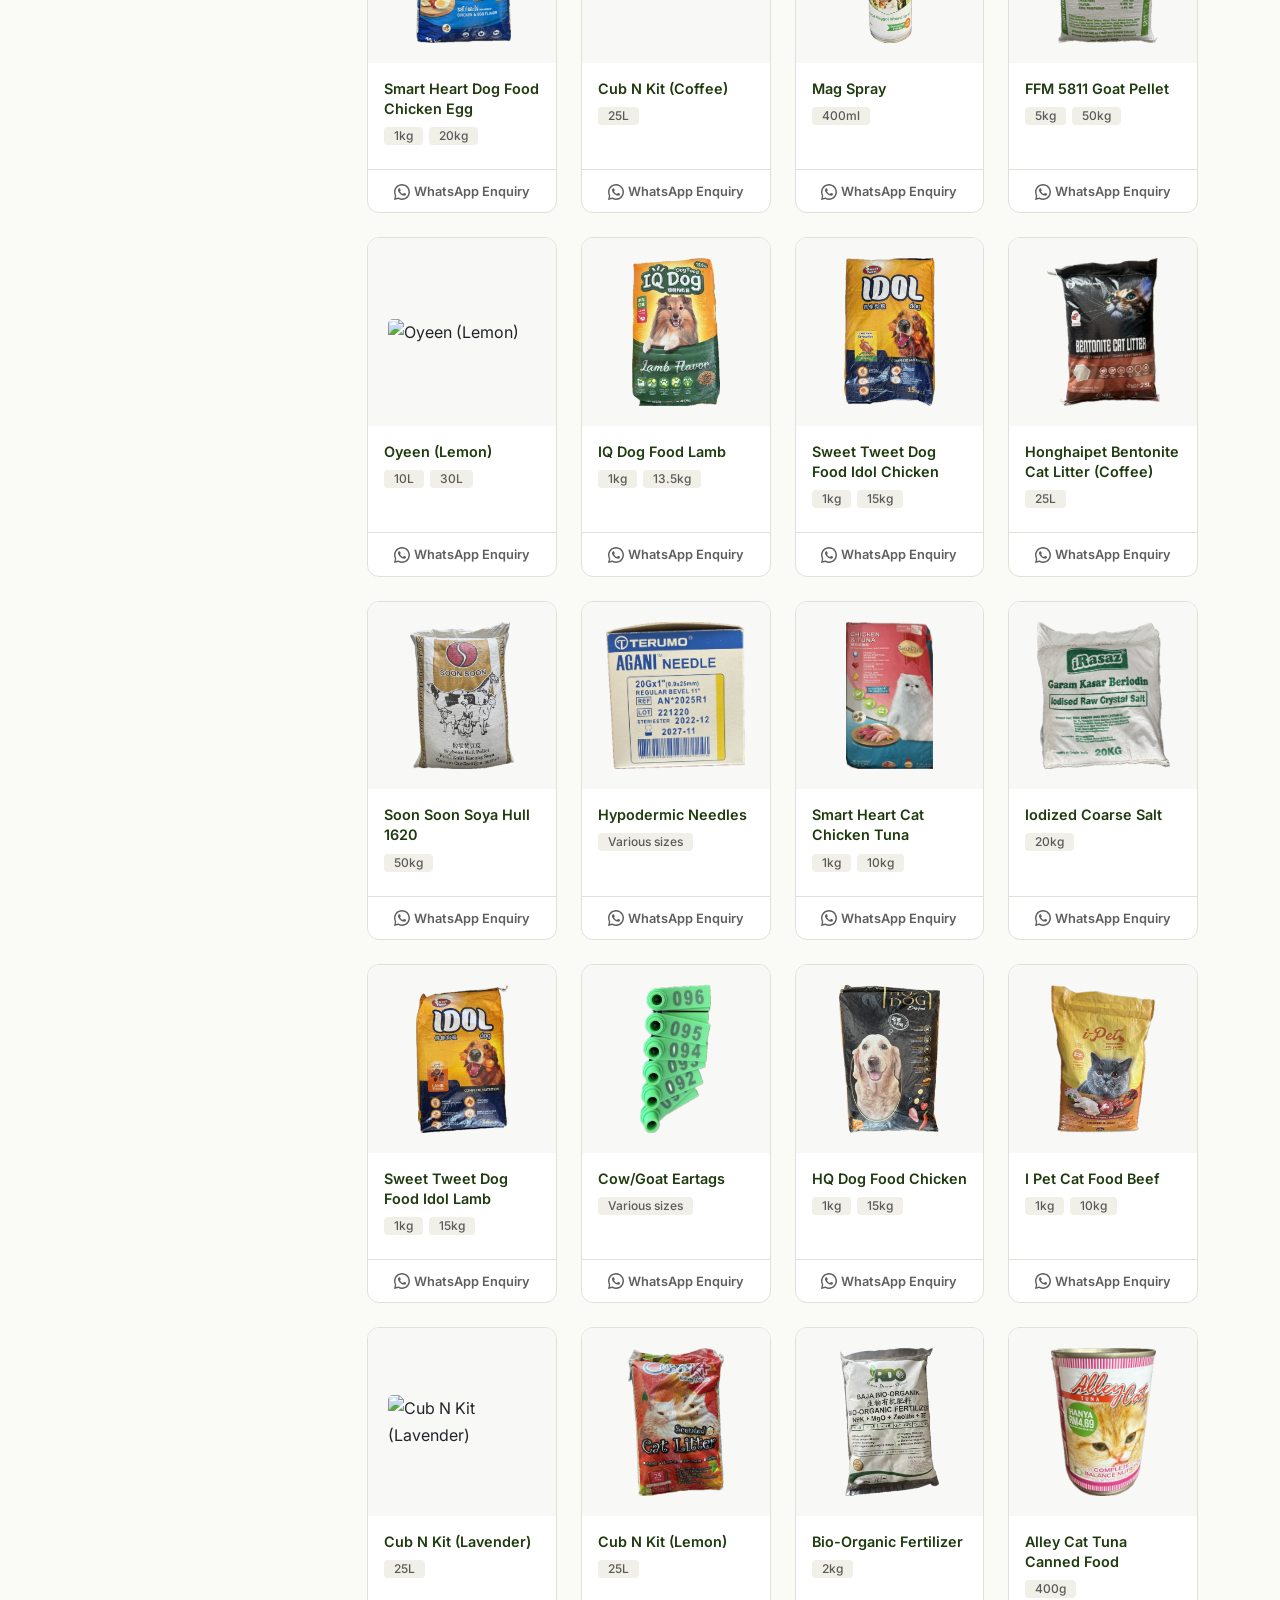
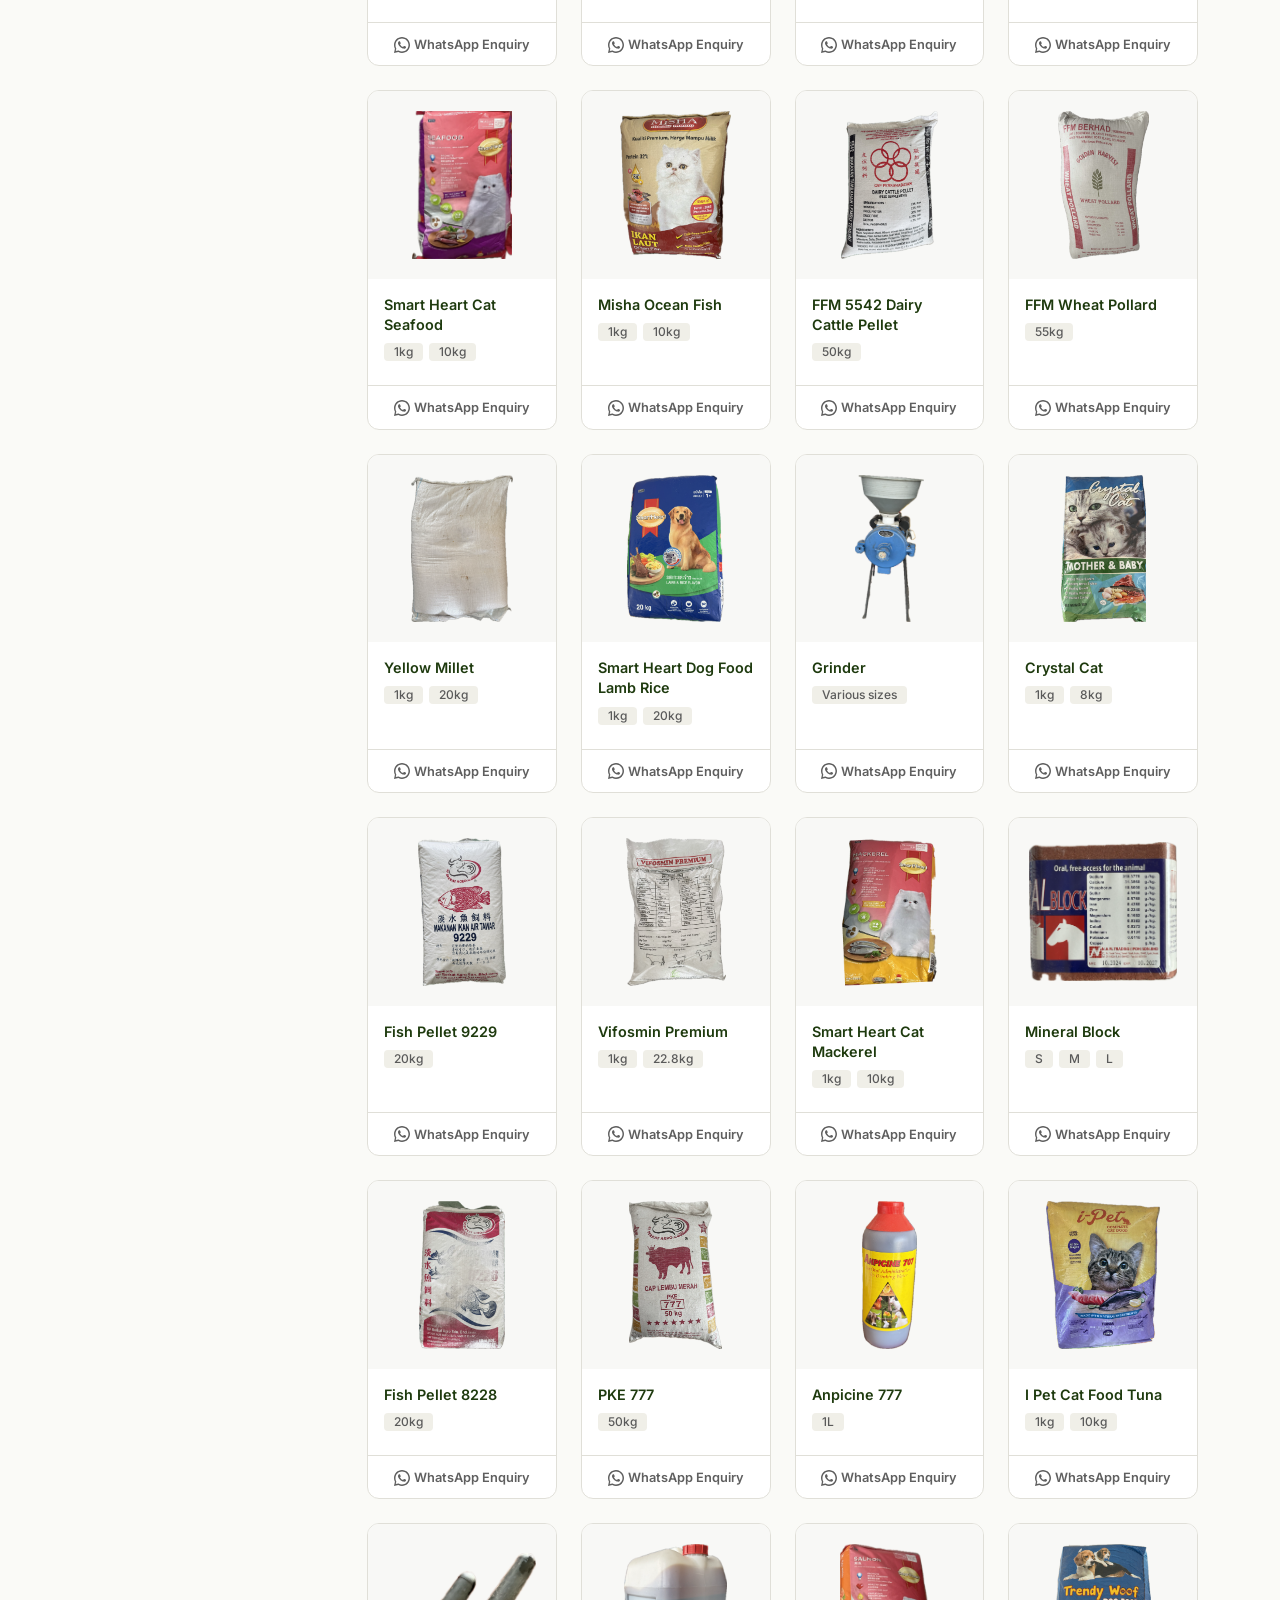
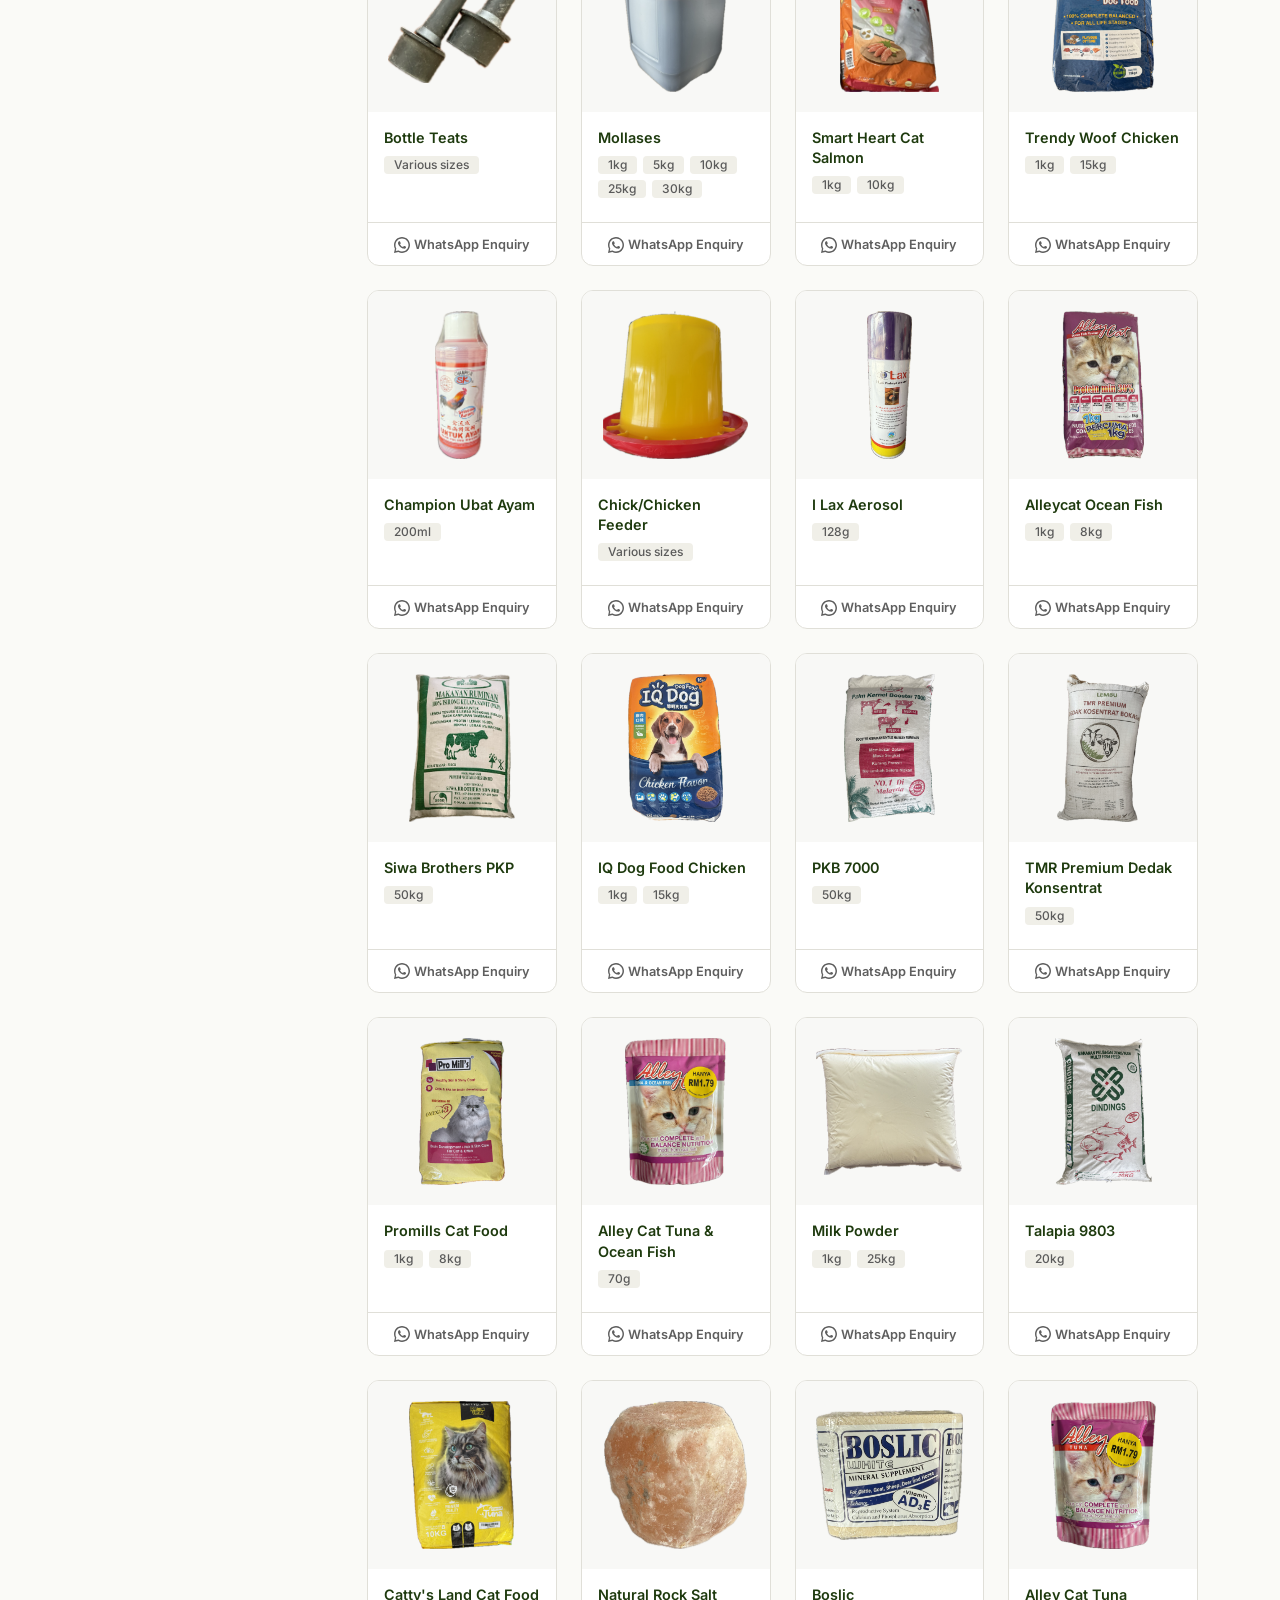
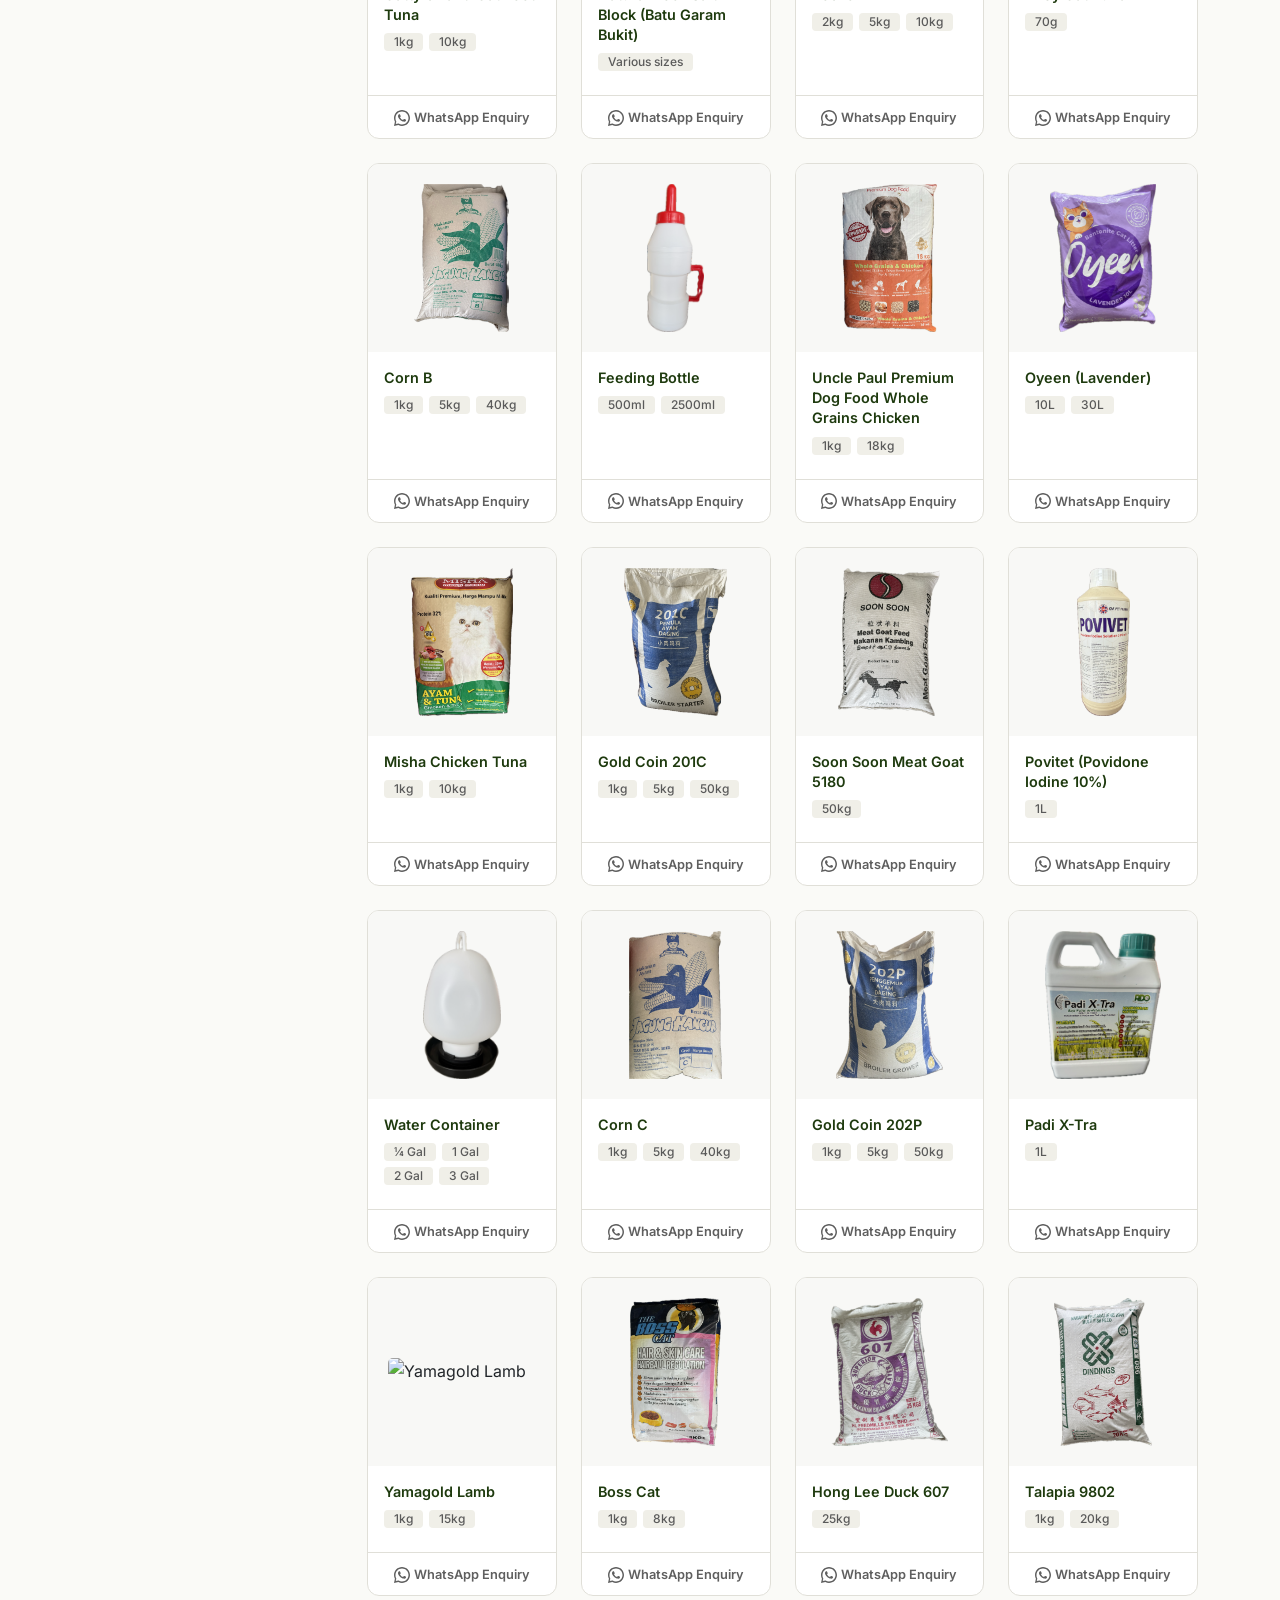
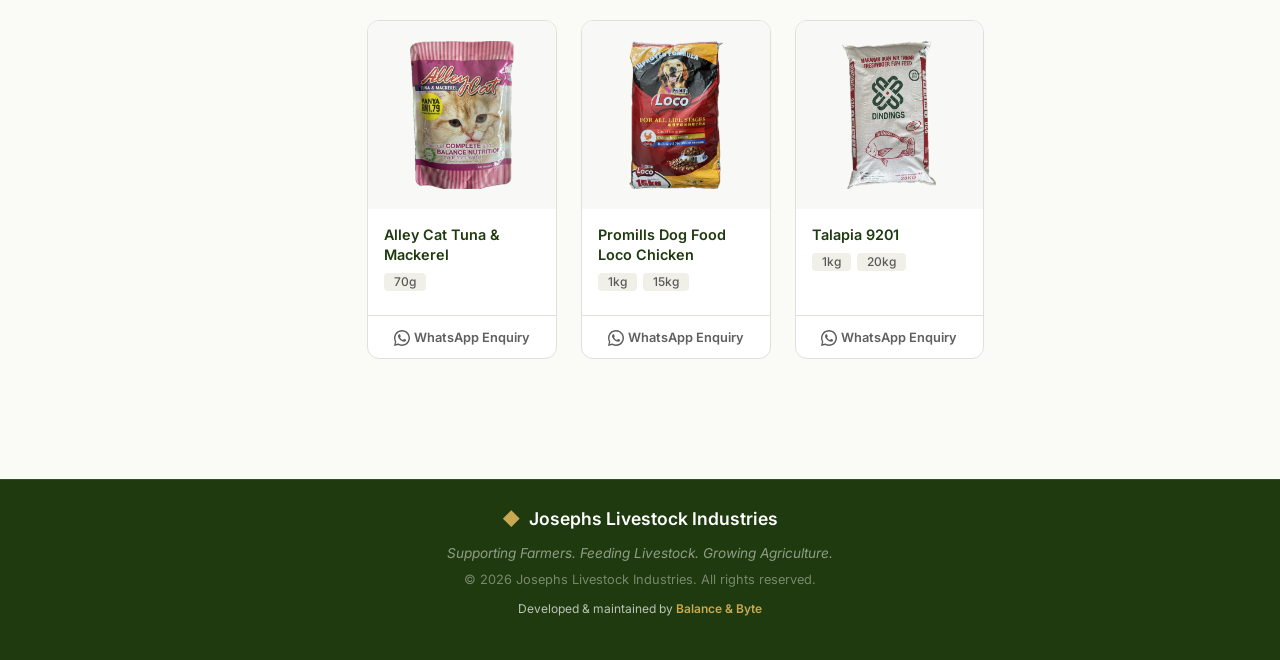
==== commit c3022b6d: "Update product" ====
--- a/product.html
+++ b/product.html
@@ -14,7 +14,7 @@
   <link rel="preconnect" href="https://fonts.googleapis.com">
   <link rel="preconnect" href="https://fonts.gstatic.com" crossorigin>
   <link href="https://fonts.googleapis.com/css2?family=Inter:wght@400;500;600;700&family=Playfair+Display:wght@600;700&display=swap" rel="stylesheet">
-  <link rel="stylesheet" href="css/styles.css?v=1.0.4">
+  <link rel="stylesheet" href="css/styles.css?v=1.0.5">
 
   <!-- Google tag (gtag.js) -->
   <script async src="https://www.googletagmanager.com/gtag/js?id=G-YT3N3Q79E0"></script>
@@ -110,7 +110,7 @@
   </footer>
 
   <script src="js/bootstrap.bundle.min.js"></script>
-  <script src="js/script.js?v=1.0.4"></script>
-  <script src="js/product.js?v=1.0.4"></script>
+  <script src="js/script.js?v=1.0.5"></script>
+  <script src="js/product.js?v=1.0.5"></script>
 </body>
 </html>
